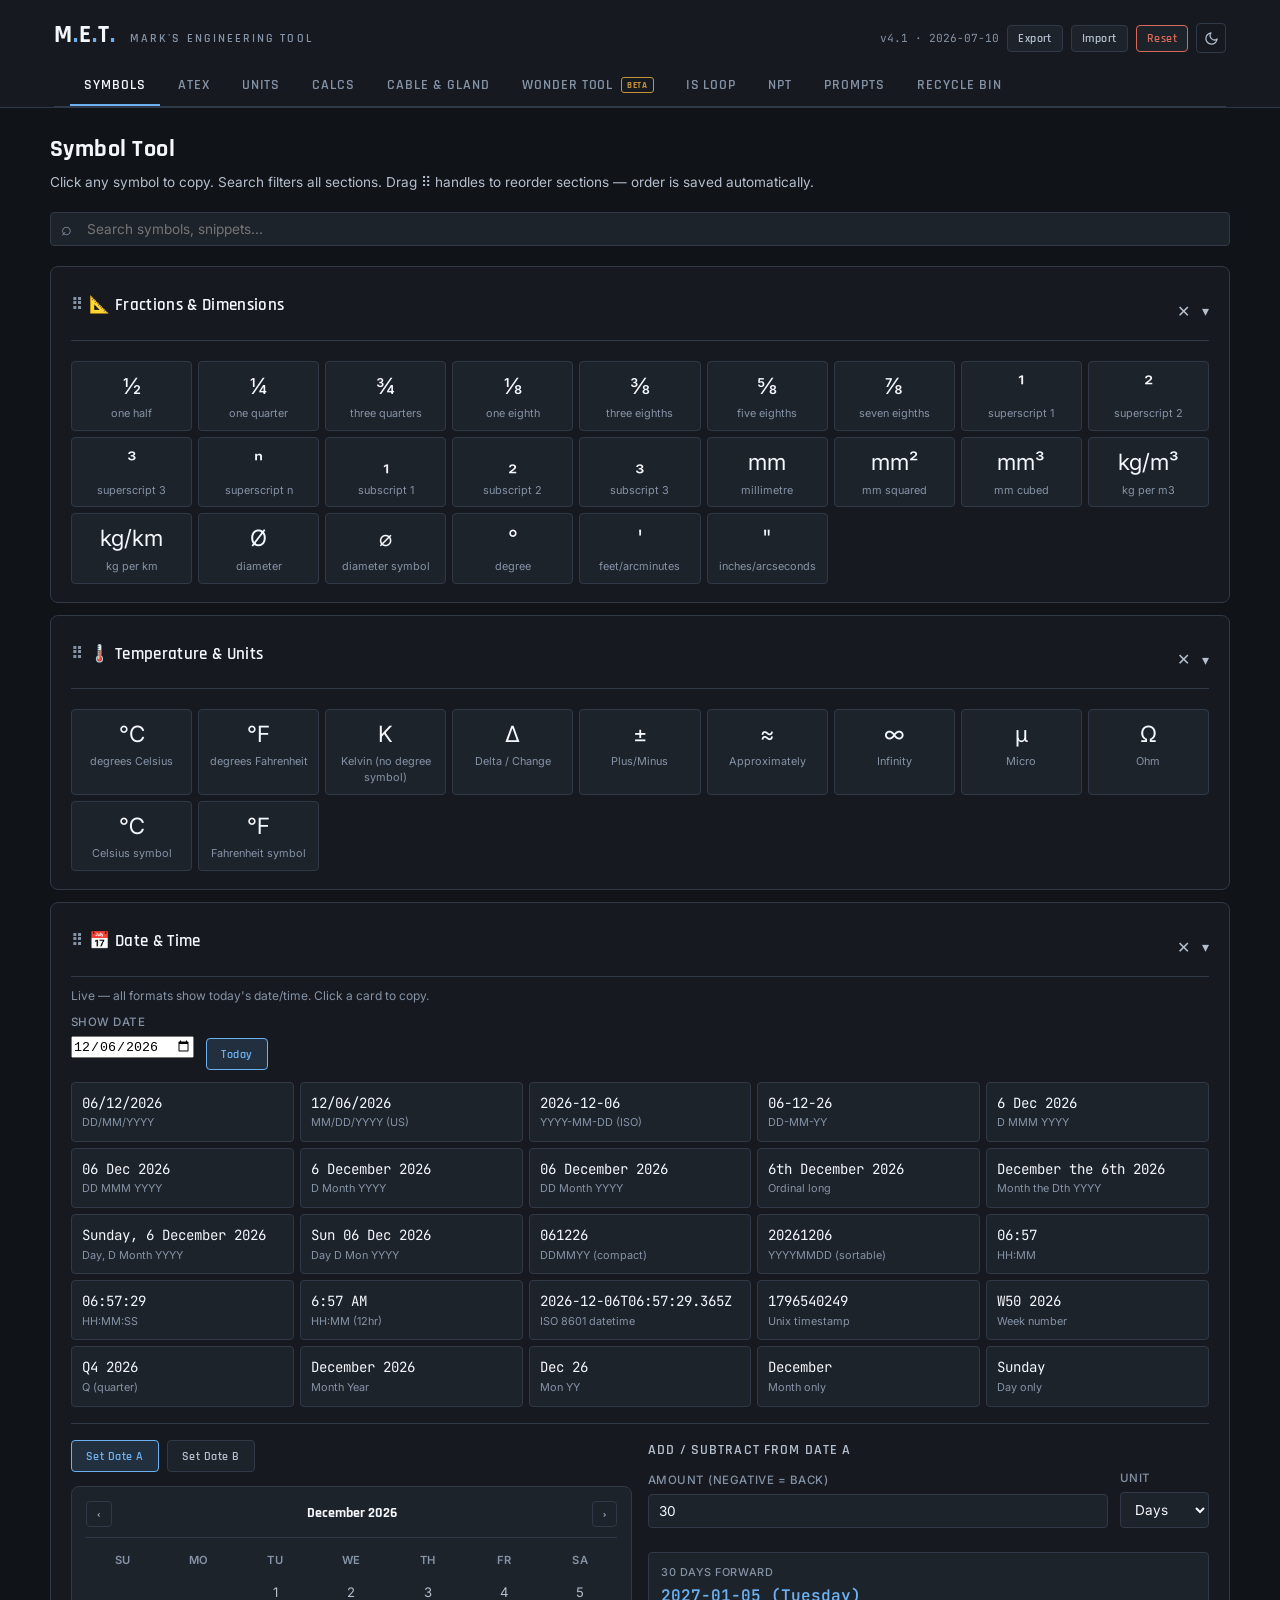
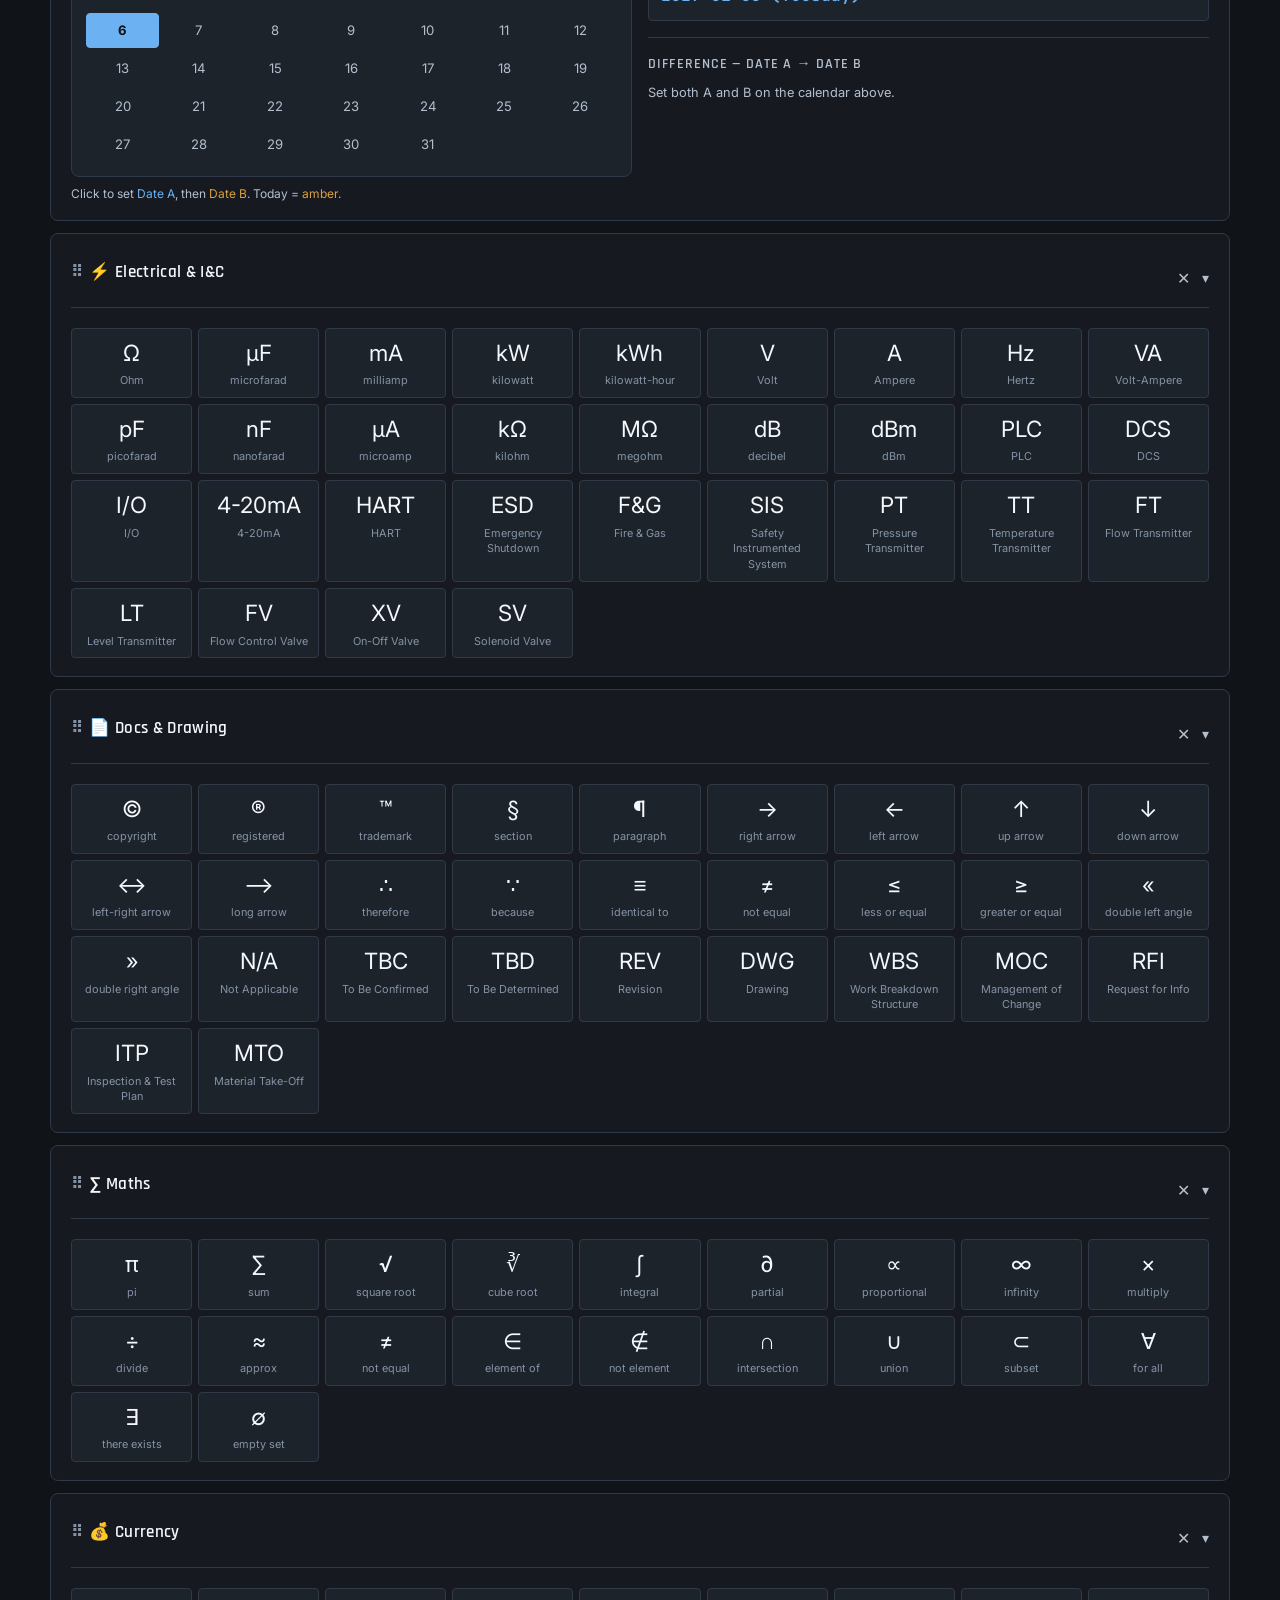
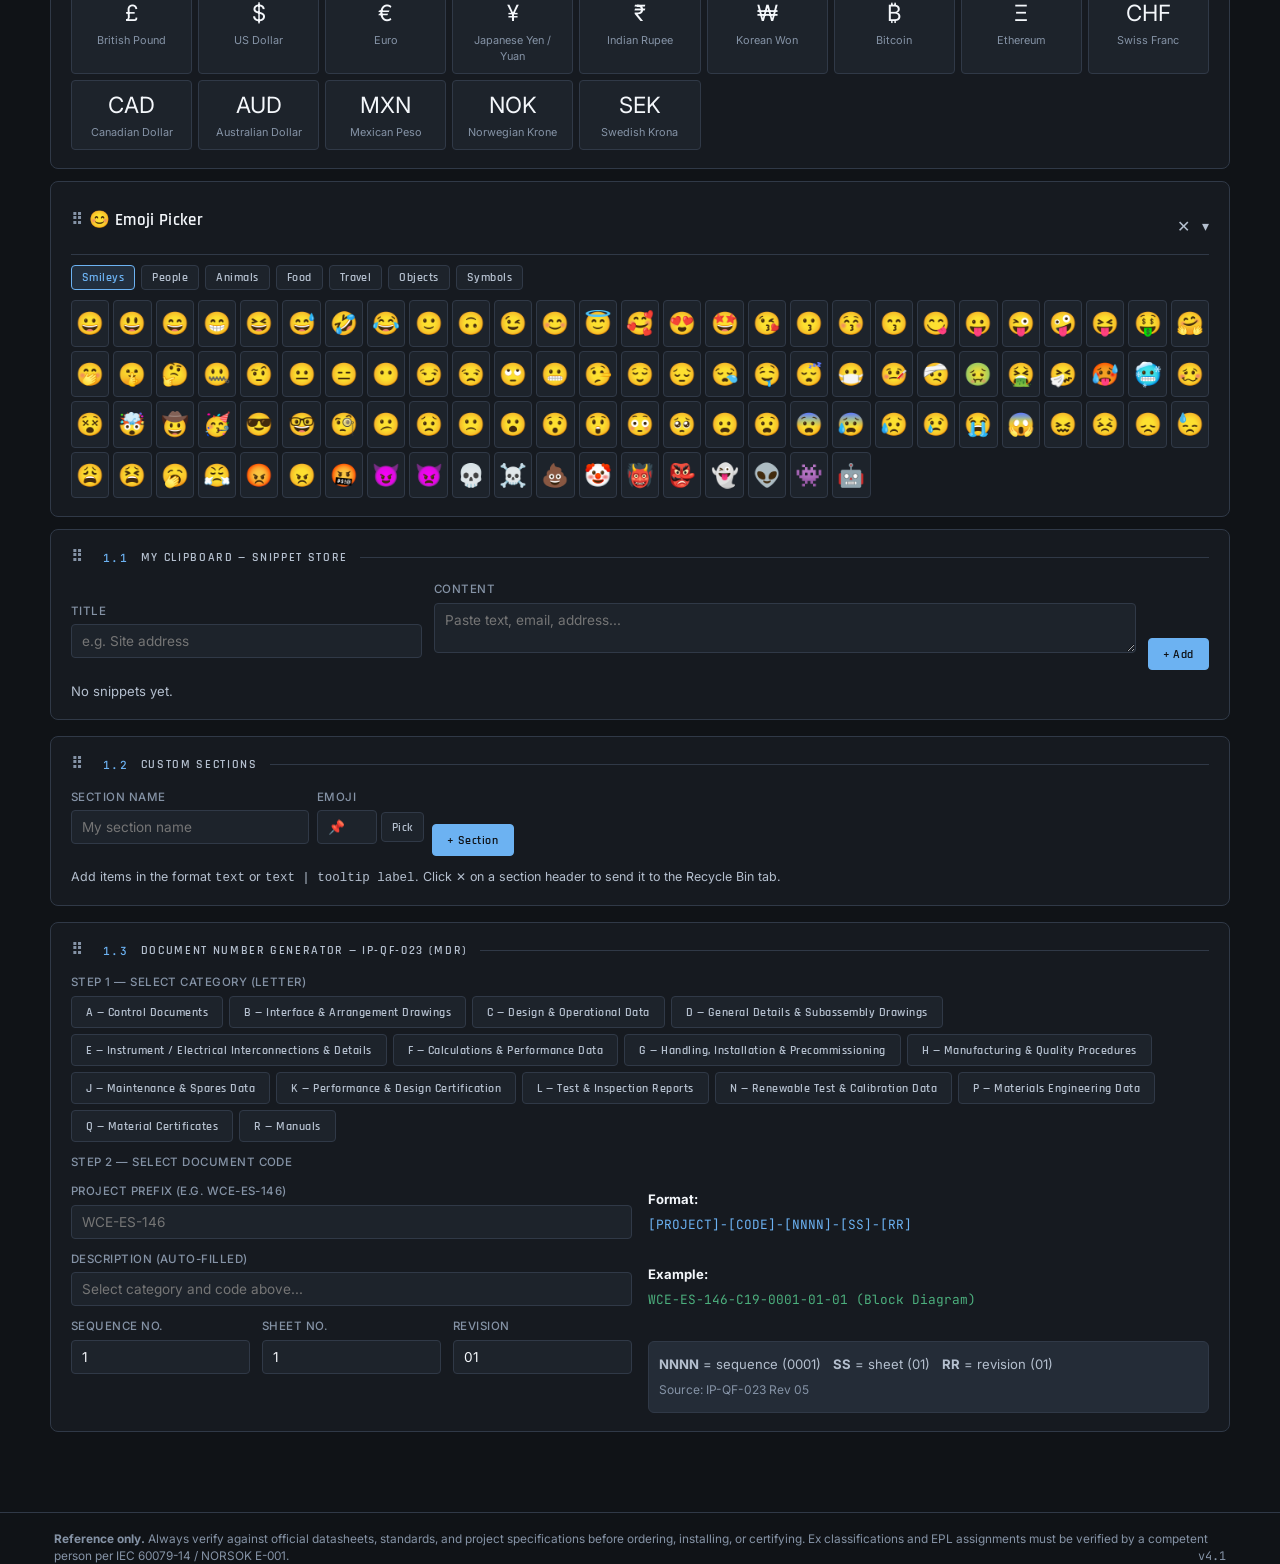
==== index.html @ 2412b625 "Gland fit direction badges, unified Wonder Tool gland output, sheet 00, Date & Time overhaul - Gland" ====
<!DOCTYPE html>
<html lang="en">
<head>
<meta charset="UTF-8">
<meta name="viewport" content="width=device-width, initial-scale=1.0">
<title>M.E.T. v4.1 — Mark's Engineering Tool</title>
<link rel="stylesheet" href="css/style.css">
</head>
<body>

<!-- SVG sprite: the complete functional icon set (10) — the ONLY iconography in the app -->
<svg xmlns="http://www.w3.org/2000/svg" style="display:none">
  <symbol id="i-copy" viewBox="0 0 24 24" fill="none" stroke="currentColor" stroke-width="2" stroke-linecap="round" stroke-linejoin="round"><rect x="9" y="9" width="13" height="13" rx="2"/><path d="M5 15H4a2 2 0 0 1-2-2V4a2 2 0 0 1 2-2h9a2 2 0 0 1 2 2v1"/></symbol>
  <symbol id="i-check" viewBox="0 0 24 24" fill="none" stroke="currentColor" stroke-width="2.5" stroke-linecap="round" stroke-linejoin="round"><polyline points="20 6 9 17 4 12"/></symbol>
  <symbol id="i-warn" viewBox="0 0 24 24" fill="none" stroke="currentColor" stroke-width="2" stroke-linecap="round" stroke-linejoin="round"><path d="M10.29 3.86 1.82 18a2 2 0 0 0 1.71 3h16.94a2 2 0 0 0 1.71-3L13.71 3.86a2 2 0 0 0-3.42 0z"/><line x1="12" y1="9" x2="12" y2="13"/><line x1="12" y1="17" x2="12.01" y2="17"/></symbol>
  <symbol id="i-x" viewBox="0 0 24 24" fill="none" stroke="currentColor" stroke-width="2" stroke-linecap="round"><line x1="18" y1="6" x2="6" y2="18"/><line x1="6" y1="6" x2="18" y2="18"/></symbol>
  <symbol id="i-grip" viewBox="0 0 24 24" fill="currentColor"><circle cx="9" cy="6" r="1.5"/><circle cx="15" cy="6" r="1.5"/><circle cx="9" cy="12" r="1.5"/><circle cx="15" cy="12" r="1.5"/><circle cx="9" cy="18" r="1.5"/><circle cx="15" cy="18" r="1.5"/></symbol>
  <symbol id="i-chev" viewBox="0 0 24 24" fill="none" stroke="currentColor" stroke-width="2" stroke-linecap="round" stroke-linejoin="round"><polyline points="6 9 12 15 18 9"/></symbol>
  <symbol id="i-search" viewBox="0 0 24 24" fill="none" stroke="currentColor" stroke-width="2" stroke-linecap="round"><circle cx="11" cy="11" r="7"/><line x1="21" y1="21" x2="16.5" y2="16.5"/></symbol>
  <symbol id="i-sun" viewBox="0 0 24 24" fill="none" stroke="currentColor" stroke-width="2" stroke-linecap="round"><circle cx="12" cy="12" r="4"/><path d="M12 2v2M12 20v2M4.93 4.93l1.41 1.41M17.66 17.66l1.41 1.41M2 12h2M20 12h2M4.93 19.07l1.41-1.41M17.66 6.34l1.41-1.41"/></symbol>
  <symbol id="i-moon" viewBox="0 0 24 24" fill="none" stroke="currentColor" stroke-width="2" stroke-linecap="round" stroke-linejoin="round"><path d="M21 12.79A9 9 0 1 1 11.21 3 7 7 0 0 0 21 12.79z"/></symbol>
  <symbol id="i-plus" viewBox="0 0 24 24" fill="none" stroke="currentColor" stroke-width="2" stroke-linecap="round"><line x1="12" y1="5" x2="12" y2="19"/><line x1="5" y1="12" x2="19" y2="12"/></symbol>
</svg>

<header class="app">
  <div class="wrap">
    <div class="masthead">
      <div class="brand" onclick="showAbout()" title="About M.E.T.">M<span class="dot">.</span>E<span class="dot">.</span>T<span class="dot">.</span></div>
      <div class="wordmark">Mark's Engineering Tool</div>
      <div class="mast-right">
        <span class="ver"><span id="verBannerPill">v4.1</span> · 2026-07-10</span>
        <button class="btn" onclick="exportData()" title="Export data to JSON">Export</button>
        <button class="btn" onclick="importData()" title="Import data from JSON">Import</button>
        <button class="btn danger" onclick="resetAllState()" title="Reset all calculator inputs to defaults">Reset</button>
        <button id="themeToggle" class="iconbtn" onclick="toggleTheme()" title="Toggle dark/light mode" aria-label="Toggle light/dark theme">
          <svg id="themeIcon"><use href="#i-moon"/></svg>
        </button>
      </div>
    </div>
    <nav class="tabs" id="topnav" role="tablist" aria-label="Main sections">
      <button class="nav-tab active" data-tab="symbols"  onclick="switchTab('symbols')">Symbols</button>
      <button class="nav-tab"        data-tab="atex"     onclick="switchTab('atex')">ATEX</button>
      <button class="nav-tab"        data-tab="units"    onclick="switchTab('units')">Units</button>
      <button class="nav-tab"        data-tab="calcs"    onclick="switchTab('calcs')">Calcs</button>
      <button class="nav-tab"        data-tab="cable"    onclick="switchTab('cable')">Cable & Gland</button>
      <button class="nav-tab"        data-tab="wonder"   onclick="switchTab('wonder')">Wonder Tool <span class="beta-badge">BETA</span></button>
      <button class="nav-tab"        data-tab="isloop"   onclick="switchTab('isloop')">IS Loop</button>
      <button class="nav-tab"        data-tab="npt"      onclick="switchTab('npt')">NPT</button>
      <button class="nav-tab"        data-tab="prompts"  onclick="switchTab('prompts')">Prompts</button>
      <button class="nav-tab"        data-tab="recycle"  onclick="switchTab('recycle')">Recycle Bin</button>
    </nav>
  </div>
</header>

<div id="toast"></div>

<!-- ════════════════════════════════════════════
     ABOUT MODAL
════════════════════════════════════════════ -->
<div id="aboutModal">
  <div class="modal-box">
    <button class="modal-close" onclick="closeAbout()">✕</button>
    <div class="met-title">M.E.T.</div>
    <div class="met-subtitle">Mark's Engineering Tool</div>
    <p class="modal-body-text">Written by <strong style="color:#e2e8f0">Mark</strong> and <strong style="color:#e2e8f0">Claude</strong>. A labour of love, many cups of tea, one very long offshore rotation, and a concerning number of late-night conversations with an AI about cable gland order codes.</p>
    <hr class="modal-divider">
    <div class="disclaimer-box">
      <div class="disc-item"><span class="disc-label-warn">⚠ Disclaimer:</span> This tool is for reference only. Always verify against official datasheets, standards, and project specifications before ordering, installing, or certifying anything.</div>
      <div class="disc-item"><span class="disc-label-atex">🔥 ATEX:</span> Ex zone classifications, protection concepts, and EPL assignments must be verified by a competent person per IEC 60079-14 / NORSOK E-001. This tool does not constitute engineering sign-off.</div>
      <div class="disc-item"><span class="disc-label-gland">🔩 Glands:</span> Gland selections are indicative. Always confirm with Hawke datasheets. NPT adapters in hazardous areas require certified adapters and may require an MOC.</div>
      <div class="disc-item" style="color:#64748b">💡 Data sources: Hawke International datasheets, Cable Solutions NEK606, IEC 60079 series, ANSI/ASME B1.20.1.</div>
    </div>
    <hr class="modal-divider">
    <div class="modal-footer"><span id="aboutVersion">v4.1</span> &nbsp;·&nbsp; Static site, runs from local files &nbsp;·&nbsp; No data leaves your browser</div>
  </div>
</div>

<!-- ════════════════════════════════════════════
     TAB 1 — SYMBOLS
════════════════════════════════════════════ -->
<div id="tab-symbols" class="tab-content active">
  <h2>Symbol Tool</h2>
  <p style="color:var(--text2);font-size:0.85rem;margin-bottom:20px">Click any symbol to copy. Search filters all sections. Drag ⠿ handles to reorder sections — order is saved automatically.</p>

  <div class="search-bar">
    <input type="text" id="symSearch" placeholder="Search symbols, snippets..." oninput="filterSymbols()">
  </div>

  <div id="sym-sections"></div>

  <!-- Snippet Store -->
  <div class="card" id="clipboardSection">
    <div class="kicker"><span class="n">1.1</span> My Clipboard — Snippet Store</div>
    <div class="flex-row" style="margin-bottom:12px">
      <div class="field" style="flex:1"><label>Title</label><input type="text" id="snipTitle" placeholder="e.g. Site address"></div>
      <div class="field" style="flex:2"><label>Content</label><textarea id="snipBody" rows="2" placeholder="Paste text, email, address..."></textarea></div>
      <button class="btn primary" onclick="addSnippet()">+ Add</button>
    </div>
    <div id="snippetList"></div>
  </div>

  <!-- Custom Sections -->
  <div class="card" id="card-sym-customsections">
    <div class="kicker"><span class="n">1.2</span> Custom Sections</div>
    <div class="flex-row" style="margin-bottom:12px;align-items:flex-end;flex-wrap:wrap;gap:8px">
      <div class="field"><label>Section Name</label><input type="text" id="customSecName" placeholder="My section name"></div>
      <div class="field" style="flex:0 0 auto">
        <label>Emoji</label>
        <div style="display:flex;gap:4px;align-items:center">
          <input type="text" id="customSecEmoji" placeholder="📌" style="width:60px">
          <button class="btn" style="padding:6px 10px;font-size:0.78rem" onclick="openEmojiModal('new')" title="Pick emoji">Pick</button>
        </div>
      </div>
      <button class="btn primary" onclick="addCustomSection()">+ Section</button>
    </div>
    <p style="font-size:0.78rem;color:var(--text2)">Add items in the format <code>text</code> or <code>text | tooltip label</code>. Click ✕ on a section header to send it to the Recycle Bin tab.</p>
  </div>

  <!-- Document Number Generator -->
  <div class="card" id="card-sym-docnumber">
    <div class="kicker"><span class="n">1.3</span> Document Number Generator — IP-QF-023 (MDR)</div>

    <div class="field">
      <label>Step 1 — Select category (letter)</label>
      <div class="flex-wrap" id="docCatButtons" style="gap:6px;margin-top:4px"></div>
    </div>

    <div class="field" style="margin-top:8px">
      <label>Step 2 — Select document code</label>
      <select id="docCodeSelect" onchange="onDocCodeSelect()" style="display:none;margin-top:4px">
        <option value="">— select code —</option>
      </select>
    </div>

    <div class="grid2" style="margin-top:12px">
      <div>
        <div class="field">
          <label>Project Prefix (e.g. WCE-ES-146)</label>
          <input type="text" id="docProject" placeholder="WCE-ES-146" oninput="genDocNumber()">
        </div>
        <div class="field">
          <label>Description (auto-filled)</label>
          <input type="text" id="docDesc" placeholder="Select category and code above..." oninput="genDocNumber()">
        </div>
        <div class="flex-row">
          <div class="field" style="flex:1">
            <label>Sequence No.</label>
            <input type="number" id="docSeq" value="1" min="1" max="9999" oninput="genDocNumber()">
          </div>
          <div class="field" style="flex:1">
            <label>Sheet No.</label>
            <input type="number" id="docSheet" value="1" min="0" max="99" oninput="genDocNumber()">
          </div>
          <div class="field" style="flex:1">
            <label>Revision</label>
            <input type="text" id="docRev" value="01" placeholder="01" oninput="genDocNumber()">
          </div>
        </div>
        <div id="docNumOutput" style="margin-top:4px"></div>
      </div>
      <div style="font-size:0.82rem;color:var(--text2);line-height:1.9;padding-top:4px">
        <strong style="color:var(--text)">Format:</strong><br>
        <code style="font-family:var(--mono);font-size:0.8rem;color:var(--accent)">[PROJECT]-[CODE]-[NNNN]-[SS]-[RR]</code><br><br>
        <strong style="color:var(--text)">Example:</strong><br>
        <code style="font-family:var(--mono);font-size:0.8rem;color:var(--accent3)">WCE-ES-146-C19-0001-01-01 (Block Diagram)</code><br><br>
        <div style="background:var(--surface3);border:1px solid var(--border);border-radius:6px;padding:10px;margin-top:4px">
          <strong style="color:var(--text2)">NNNN</strong> = sequence (0001) &nbsp;
          <strong style="color:var(--text2)">SS</strong> = sheet (01) &nbsp;
          <strong style="color:var(--text2)">RR</strong> = revision (01)<br>
          <span style="font-size:0.75rem;color:var(--text3)">Source: IP-QF-023 Rev 05</span>
        </div>
      </div>
    </div>
  </div>
</div>

<!-- ════════════════════════════════════════════
     TAB 2 — ATEX
════════════════════════════════════════════ -->
<div id="tab-atex" class="tab-content">
  <h2>ATEX / IEC 60079 Tool</h2>

  <div class="grid2">
    <!-- DECODER -->
    <div class="card" id="card-atex-decoder">
      <div class="kicker"><span class="n">2.1</span> Decoder — Paste ATEX Marking</div>
      <div class="flex-row">
        <input type="text" id="atexInput" placeholder="e.g. II 2 G Ex d e IIC T4 Gb" style="flex:1" onkeydown="if(event.key==='Enter')decodeATEX()">
        <button class="btn primary" onclick="decodeATEX()">Decode</button>
      </div>
      <!-- Quick-load buttons — full marking strings -->
      <div class="flex-wrap" style="margin-top:10px;gap:6px">
        <button class="btn" onclick="document.getElementById('atexInput').value='II 2 G Ex d IIC T4 Gb';decodeATEX()">II 2 G Ex d IIC T4 Gb</button>
        <button class="btn" onclick="document.getElementById('atexInput').value='II 2 G Ex e IIC T5 Gb';decodeATEX()">II 2 G Ex e IIC T5 Gb</button>
        <button class="btn" onclick="document.getElementById('atexInput').value='II 2 GD Ex de IIC T4 Gb';decodeATEX()">II 2 GD Ex de IIC T4 Gb</button>
        <button class="btn" onclick="document.getElementById('atexInput').value='II 1 G Ex ia IIC T6 Ga';decodeATEX()">II 1 G Ex ia IIC T6 Ga</button>
        <button class="btn" onclick="document.getElementById('atexInput').value='II 2 G Ex ib IIB T4 Gb';decodeATEX()">II 2 G Ex ib IIB T4 Gb</button>
        <button class="btn" onclick="document.getElementById('atexInput').value='II 3 G Ex nA IIC T3 Gc';decodeATEX()">II 3 G Ex nA IIC T3 Gc</button>
        <button class="btn" onclick="document.getElementById('atexInput').value='II 2 G Ex e mb IIC T4 Gb';decodeATEX()">II 2 G Ex e mb IIC T4 Gb</button>
        <button class="btn" onclick="document.getElementById('atexInput').value='II 2 G Ex d e mb IIC T4 Gb';decodeATEX()">II 2 G Ex d e mb IIC T4 Gb</button>
        <button class="btn" onclick="document.getElementById('atexInput').value='II 2 GD Ex d e mb t IIC T4 Gb';decodeATEX()">II 2 GD Ex d e mb t IIC T4 Gb</button>
        <button class="btn" onclick="document.getElementById('atexInput').value='II 2 G Ex px IIC T4 Gb';decodeATEX()">II 2 G Ex px IIC T4 Gb</button>
        <button class="btn" onclick="document.getElementById('atexInput').value='II 2 G Ex h IIC T4 Gb';decodeATEX()">II 2 G Ex h IIC T4 Gb</button>
        <button class="btn" onclick="document.getElementById('atexInput').value='II 2 D Ex t IIIC T135 Db';decodeATEX()">II 2 D Ex t IIIC T135 Db</button>
      </div>
      <div id="atexDecodeResult" style="margin-top:16px"></div>
    </div>

    <!-- ENCODER -->
    <div class="card" id="card-atex-encoder">
      <div class="kicker"><span class="n">2.2</span> Encoder — Build ATEX Marking</div>
      <div class="field"><label>Equipment Group</label><div class="flex-wrap" id="enc-group"></div></div>
      <div class="field"><label>Category</label><div class="flex-wrap" id="enc-cat"></div></div>
      <div class="field"><label>Environment (multi-select)</label><div class="flex-wrap" id="enc-env"></div></div>
      <div class="field"><label>Protection Concept(s) — up to 4</label><div class="flex-wrap" id="enc-prot"></div></div>
      <div class="field"><label>Gas / Dust Group</label><div class="flex-wrap" id="enc-gasgrp"></div></div>
      <div class="field"><label>Temperature Class</label><div class="flex-wrap" id="enc-temp"></div></div>
      <div class="field"><label>Equipment Protection Level (EPL)</label><div class="flex-wrap" id="enc-epl"></div></div>
      <div id="encodeResult" style="margin-top:12px"></div>
      <div id="encodeWarnings" style="margin-top:6px"></div>
      <button class="btn primary" style="margin-top:12px;width:100%" onclick="buildATEX()">Build Marking</button>
    </div>
  </div>

  <!-- Wallcharts -->
  <div class="card" id="card-atex-wallchart">
    <div class="kicker"><span class="n">2.3</span> Reference Wallchart</div>
    <div class="flex-wrap" style="gap:10px">
      <button class="btn primary" onclick="window.open('pdfs/exveritas_wallchart.pdf','_blank')">Ex Veritas Wallchart</button>
    </div>
  </div>

  <!-- IP Rating Lookup -->
  <div class="card" id="card-atex-ip">
    <div class="kicker"><span class="n">2.4</span> IP Rating Lookup — IEC 60529</div>
    <div class="flex-wrap" style="margin-bottom:14px">
      <button class="btn" onclick="setIPAtex(6,6)">IP66</button>
      <button class="btn" onclick="setIPAtex(6,7)">IP67</button>
      <button class="btn" onclick="setIPAtex(6,8)">IP68</button>
      <button class="btn" onclick="setIPAtex(6,9)">IP69</button>
      <button class="btn" onclick="setIPAtex(5,4)">IP54</button>
      <button class="btn" onclick="setIPAtex(5,5)">IP55</button>
      <button class="btn" onclick="setIPAtex(4,4)">IP44</button>
      <button class="btn" onclick="setIPAtex(2,0)">IP20</button>
    </div>
    <div class="flex-row">
      <div class="field"><label>First Digit (0–6)</label>
        <select id="atex_ip1" onchange="calcIPAtex()">
          <option>0</option><option>1</option><option>2</option><option>3</option>
          <option>4</option><option value="5" selected>5</option><option>6</option>
        </select>
      </div>
      <div class="field"><label>Second Digit (0–9)</label>
        <select id="atex_ip2" onchange="calcIPAtex()">
          <option>0</option><option>1</option><option>2</option><option>3</option>
          <option value="4" selected>4</option><option>5</option><option>6</option>
          <option>7</option><option>8</option><option>9</option>
        </select>
      </div>
    </div>
    <div id="atexIPResult" style="margin-top:12px"></div>
    <div style="margin-top:8px;font-size:0.78rem;color:var(--text2)">📐 IEC 60529 | ATEX Zone 1/2 typically requires IP54 minimum</div>
  </div>

  <!-- Zone/EPL Matrix -->
  <div class="card" id="card-atex-zonematrix">
    <div class="kicker"><span class="n">2.5</span> Zone / EPL / Category Compatibility Matrix</div>
    <div id="zoneMatrix"></div>
  </div>
</div>

<!-- ════════════════════════════════════════════
     TAB 3 — UNITS<!-- ════════════════════════════════════════════
     TAB 3 — UNITS
════════════════════════════════════════════ -->
<div id="tab-units" class="tab-content">
  <h2>Unit Converter</h2>

  <div class="card" id="card-units-converter">
    <!-- Category buttons -->
    <div class="field" style="margin-bottom:4px"><label>Category</label></div>
    <div class="flex-wrap" id="unitCatBtns" style="margin-bottom:14px;gap:6px"></div>

    <!-- From/To button rows (populated by JS) -->
    <div class="grid2" style="gap:16px;margin-bottom:12px">
      <div>
        <div class="field" style="margin-bottom:4px"><label>From</label></div>
        <div class="flex-wrap" id="unitFromBtns" style="gap:5px"></div>
      </div>
      <div>
        <div class="field" style="margin-bottom:4px"><label>To</label></div>
        <div class="flex-wrap" id="unitToBtns" style="gap:5px"></div>
      </div>
    </div>

    <div class="flex-row" style="align-items:flex-end;gap:8px;margin-bottom:12px">
      <div class="field" style="flex:1"><label>Value</label><input type="number" id="unitVal" value="1" oninput="doConvert()"></div>
      <button class="btn" onclick="swapUnits()" title="Swap From ↔ To" style="padding:8px 14px;font-size:1.1rem;margin-bottom:6px">⇄</button>
    </div>
    <div id="unitResult" class="result-box" style="font-size:1.1rem">—</div>
    <div id="unitAllResults" style="margin-top:16px"></div>
  </div>

  <!-- SI Prefix Converter -->
  <div class="card" id="card-units-siprefix">
    <div class="kicker"><span class="n">3.1</span> SI Prefix Converter</div>
    <div class="flex-row" style="align-items:flex-end;gap:12px">
      <div class="field" style="flex:1"><label>Value</label><input type="number" id="si_val" value="1" oninput="calcSI()"></div>
    </div>
    <!-- Prefix selector buttons (pico to tera) -->
    <div class="flex-wrap" id="siPrefixBtns" style="margin-top:10px;gap:6px"></div>
    <div id="siResult" style="margin-top:12px"></div>
  </div>
</div>

<!-- ════════════════════════════════════════════
     TAB 4 — CALCULATORS<!-- ════════════════════════════════════════════
     TAB 4 — CALCULATORS
════════════════════════════════════════════ -->
<div id="tab-calcs" class="tab-content">
  <h2>Engineering Calculators</h2>
  <!-- Category nav -->
  <div id="calcCatNav" class="flex-wrap" style="margin-bottom:16px"></div>
  <!-- Two-column layout -->
  <div style="display:grid;grid-template-columns:220px 1fr;gap:16px;align-items:start">
    <div id="calcList" class="calc-list-sidebar"></div>
    <div class="card" id="card-calcs-panel">
      <p id="calcDesc" class="calc-desc-text"></p>
      <hr style="border:none;border-top:1px solid var(--border);margin:12px 0">
      <div id="calcPanel"></div>
    </div>
  </div>
</div>

<!-- ════════════════════════════════════════════
     TAB 5 — CABLE & GLAND
════════════════════════════════════════════ -->
<div id="tab-cable" class="tab-content">
  <h2>Cable & Gland Reference</h2>

  <!-- Cable Selector -->
  <div class="card" id="card-cable-selector">
    <div class="kicker"><span class="n">5.1</span> Cable Selector — NEK 606 (Cable Solutions)</div>
    <div class="flex-row" style="margin-bottom:16px">
      <div class="field">
        <label>Fire Rating</label>
        <select id="c_rating" onchange="updateCableApp()">
          <option value="RFOU">RFOU (Flame Retardant)</option>
          <option value="BFOU">BFOU (Fire Resistant)</option>
        </select>
      </div>
      <div class="field">
        <label>Application</label>
        <select id="c_app" onchange="updateCableCores()">
          <option value="Power">Power & Control (P)</option>
          <option value="InstrI">Instrument Individually Screened (I)</option>
          <option value="InstrC">Instrument Collectively Screened (C)</option>
          <option value="Earth">Earth (UX P15 — standalone product)</option>
        </select>
      </div>
      <div class="field">
        <label>Cores / Pairs / Triples</label>
        <select id="c_cores" onchange="updateCableCSA()"></select>
      </div>
      <div class="field">
        <label>CSA (mm²)</label>
        <select id="c_csa" onchange="showCableResult()"></select>
      </div>
    </div>
    <div id="cableResult"></div>
    <div class="source">Source: Draka <span class="mono">NEK TS 606</span> / Cable Solutions datasheets. Values are book data — verify against the delivered cable's documentation.</div>

    <!-- Temp correction -->
    <div id="tempCorrSection" style="display:none;margin-top:16px">
      <div class="kicker" style="margin-top:0"><span class="n">5.2</span> Ambient Temperature Correction (Power Cables)</div>
      <div class="field">
        <label>Ambient Temperature</label>
        <select id="ambTemp" onchange="applyTempCorr()">
          <option value="1.10">35°C (×1.10)</option>
          <option value="1.05">40°C (×1.05)</option>
          <option value="1.00" selected>45°C (×1.00) — base</option>
          <option value="0.94">50°C (×0.94)</option>
          <option value="0.88">55°C (×0.88)</option>
          <option value="0.82">60°C (×0.82)</option>
          <option value="0.74">65°C (×0.74)</option>
          <option value="0.67">70°C (×0.67)</option>
          <option value="0.58">75°C (×0.58)</option>
          <option value="0.47">80°C (×0.47)</option>
        </select>
      </div>
      <div id="tempCorrResult"></div>
    </div>
  </div>

  <!-- Gland Recommender -->
  <div class="card" id="card-cable-glandrec">
    <div class="kicker"><span class="n">5.3</span> Gland Recommender — Hawke ATEX/IECEx</div>
    <div class="gland-tabs">
      <button class="btn active" id="gland-metric-btn" onclick="switchGlandTab('metric')">Metric Entry</button>
      <button class="btn" id="gland-npt-btn" onclick="switchGlandTab('npt')">NPT Entry</button>
    </div>
    <div id="glandResults"></div>
  </div>

  <!-- AWG/CSA table -->
  <div class="card" id="card-cable-awgtable">
    <div class="kicker"><span class="n">5.4</span> AWG ↔ CSA Conversion Table</div>
    <div id="awgCsaTable"></div>
    <div class="source">AWG → mm² is approximate. IEC/BS cables are rated by nominal CSA; the nearest IEC size may differ slightly from exact AWG area.</div>
  </div>

  <!-- Stubs -->
  <div class="grid2">
    <div class="card" style="opacity:0.5;pointer-events:none">
      <div class="kicker"><span class="n">5.5</span> Cable Tray Fill Calculator <span class="badge mut">COMING SOON</span></div>
      <p style="font-size:0.82rem;color:var(--text2)">IEC 61537 / NEC fill calculations with SVG bundle sketch.</p>
    </div>
    <div class="card" style="opacity:0.5;pointer-events:none">
      <div class="kicker"><span class="n">5.6</span> Cable Weight / Pulling Tension <span class="badge mut">COMING SOON</span></div>
      <p style="font-size:0.82rem;color:var(--text2)">Multi-cable weight, pulling tension, jam ratio calculations.</p>
    </div>
  </div>

  <!-- ── Cable Description Generator ── -->
  <div class="card" id="card-cable-cabledesc">
    <div class="kicker"><span class="n">5.7</span> Cable Description Generator</div>
    <div class="flex-row" style="flex-wrap:wrap;gap:8px;margin-bottom:12px;align-items:flex-end">

      <!-- Count -->
      <div class="field" style="flex:0 0 auto" id="cgen_elements_box">
        <label id="cgen_unit_label">Count</label>
        <select id="cgen_elements" onchange="genCableDesc()"></select>
      </div>

      <!-- Per element (pairs/triples) -->
      <div class="field" style="flex:0 0 auto" id="cgen_perelement_box">
        <label>Element Type</label>
        <select id="cgen_perelement" onchange="genCableDesc()"></select>
      </div>

      <!-- CSA -->
      <div class="field" style="flex:0 0 auto">
        <label>CSA</label>
        <select id="cgen_csa" onchange="genCableDesc()">
          <option value="0.5">0.5 mm²</option>
          <option value="0.75">0.75 mm²</option>
          <option value="1.0">1.0 mm²</option>
          <option value="1.5" selected>1.5 mm²</option>
          <option value="2.5">2.5 mm²</option>
          <option value="4">4 mm²</option>
          <option value="6">6 mm²</option>
          <option value="10">10 mm²</option>
          <option value="16">16 mm²</option>
          <option value="25">25 mm²</option>
          <option value="35">35 mm²</option>
          <option value="50">50 mm²</option>
          <option value="70">70 mm²</option>
          <option value="95">95 mm²</option>
          <option value="120">120 mm²</option>
          <option value="150">150 mm²</option>
          <option value="185">185 mm²</option>
          <option value="240">240 mm²</option>
          <option value="300">300 mm²</option>
        </select>
      </div>

      <!-- Type -->
      <div class="field" style="flex:0 0 auto">
        <label>Type</label>
        <select id="cgen_type" onchange="updateCgenUI()">
          <option value="RFOU">RFOU</option>
          <option value="BFOU">BFOU</option>
          <option value="RFOU(i)">RFOU(i) — Ind. screen</option>
          <option value="BFOU(i)">BFOU(i) — Ind. screen</option>
          <option value="RFOU(c)">RFOU(c) — Coll. screen</option>
          <option value="BFOU(c)">BFOU(c) — Coll. screen</option>
          <option value="UX Earth">UX Earth</option>
        </select>
      </div>

      <!-- Colour — screened only -->
      <div class="field" style="flex:0 0 auto" id="cgen_colour_box">
        <label>Colour</label>
        <select id="cgen_colour" onchange="genCableDesc()">
          <option value="">— none —</option>
          <option value="GREY">GREY</option>
          <option value="BLUE">BLUE</option>
        </select>
      </div>

      <!-- Extra -->
      <div class="field" style="flex:1;min-width:120px">
        <label>Extra (opt.)</label>
        <input type="text" id="cgen_extra" placeholder="e.g. SWA" oninput="genCableDesc()">
      </div>
    </div>
    <div id="cgenOutput"></div>
  </div>

  <!-- ── Gland Part Number Generator ── -->
  <div class="card" id="card-cable-glandpart">
    <div class="kicker"><span class="n">5.8</span> Gland Part Number Generator</div>
    <div class="flex-row" style="flex-wrap:wrap;gap:8px;margin-bottom:12px;align-items:flex-end">
      <div class="field" style="flex:0 0 auto">
        <label>Gland Type</label>
        <select id="ggen_type" onchange="updateGgenSizes()">
          <option value="453">501/453/UNIV (Armoured)</option>
          <option value="653">ICG/653/UNIV (Barrier)</option>
          <option value="421">501/421/UNIV (Non-arm.)</option>
        </select>
      </div>
      <div class="field" style="flex:0 0 auto">
        <label>Size</label>
        <select id="ggen_size" onchange="updateGgenEntries()"></select>
      </div>
      <div class="field" style="flex:0 0 auto">
        <label>Entry Type</label>
        <select id="ggen_entrytype" onchange="updateGgenEntries()">
          <option value="metric">Metric</option>
          <option value="npt">NPT</option>
        </select>
      </div>
      <div class="field" style="flex:0 0 auto">
        <label>Entry Size</label>
        <select id="ggen_entry" onchange="genGlandCode()"></select>
      </div>
    </div>
    <div style="margin-bottom:12px">
      <label style="font-size:0.8rem;color:var(--text2);display:block;margin-bottom:6px">Suffix options (select any that apply):</label>
      <div style="display:flex;flex-wrap:wrap;gap:10px">
        <label style="display:flex;align-items:center;gap:5px;font-size:0.85rem;cursor:pointer"><input type="checkbox" class="ggen-suffix-check" value="S" onchange="genGlandCode()"> /S — Alt seal</label>
        <label style="display:flex;align-items:center;gap:5px;font-size:0.85rem;cursor:pointer"><input type="checkbox" class="ggen-suffix-check" value="Q" onchange="genGlandCode()"> /Q — QSP resin</label>
        <label style="display:flex;align-items:center;gap:5px;font-size:0.85rem;cursor:pointer"><input type="checkbox" class="ggen-suffix-check" value="NI" onchange="genGlandCode()"> /NI — Nickel plated</label>
        <label style="display:flex;align-items:center;gap:5px;font-size:0.85rem;cursor:pointer"><input type="checkbox" class="ggen-suffix-check" value="SS" onchange="genGlandCode()"> /SS — Stainless steel</label>
        <label style="display:flex;align-items:center;gap:5px;font-size:0.85rem;cursor:pointer"><input type="checkbox" class="ggen-suffix-check" value="BN" onchange="genGlandCode()"> /BN — Brass nickel</label>
      </div>
    </div>
    <div id="ggenOutput"></div>
  </div>
</div>

<!-- ════════════════════════════════════════════
     TAB 5b — WONDER TOOL
════════════════════════════════════════════ -->
<div id="tab-wonder" class="tab-content">
  <h2>Wonder Tool <span class="beta-badge" style="font-size:0.7rem;vertical-align:middle">BETA</span></h2>
  <p style="color:var(--text2);font-size:0.85rem;margin-bottom:20px">Enter a motor and supply details — get the correct cable and gland in one step. Based on IEC 60092-352 / NEK 606 / Hawke International.</p>

  <!-- Project Details -->
  <div class="card wt-proj-card" id="card-wonder-project">
    <div style="display:flex;align-items:center;justify-content:space-between;margin-bottom:14px;flex-wrap:wrap;gap:8px">
      <div class="kicker" style="margin:0"><span class="n">6.1</span> Project Details <span style="font-size:0.72rem;font-weight:400;color:var(--text3)">— all fields saved automatically</span></div>
      <button class="btn primary" onclick="wtGeneratePDF()" id="wt_pdf_btn" style="font-size:0.82rem" disabled>Generate PDF</button>
    </div>
    <div class="grid2">
      <div class="field">
        <label>Project Name</label>
        <input type="text" id="wt_proj_name" placeholder="e.g. FPSO Topside Modifications" oninput="wtSaveField('name')">
      </div>
      <div class="field">
        <label>Project Number</label>
        <input type="text" id="wt_proj_num" placeholder="e.g. WCE-ES-146" oninput="wtSaveField('num')">
      </div>
      <div class="field">
        <label>Prepared By</label>
        <input type="text" id="wt_proj_by" placeholder="Name" oninput="wtSaveField('by')">
      </div>
      <div class="field">
        <label>Date</label>
        <input type="date" id="wt_proj_date" oninput="wtSaveField('date')">
      </div>
      <div class="field">
        <label>Cable Tag / Reference</label>
        <input type="text" id="wt_proj_tag" placeholder="e.g. C-ES-146-001" oninput="wtSaveField('tag')">
      </div>
      <div class="field">
        <label>Circuit Description</label>
        <input type="text" id="wt_proj_circuit" placeholder="e.g. MCC-A to P-101A" oninput="wtSaveField('circuit')">
      </div>
      <div class="field">
        <label>Revision</label>
        <input type="text" id="wt_proj_rev" placeholder="01" oninput="wtSaveField('rev')">
      </div>
    </div>
  </div>

  <div class="card" id="card-wonder-motor">
    <div class="kicker"><span class="n">6.2</span> Motor & Supply</div>

    <div class="field" style="margin-bottom:14px">
      <label>Supply Frequency / Standard</label>
      <div style="display:flex;gap:8px;flex-wrap:wrap;margin-top:4px">
        <button id="wt_btn_50"   class="btn active" onclick="wtSetHz(50)">50 Hz (IEC)</button>
        <button id="wt_btn_60"   class="btn"        onclick="wtSetHz(60)">60 Hz (NEMA)</button>
        <button id="wt_btn_5060" class="btn"        onclick="wtSetHz('5060')">50 Hz motor on 60 Hz supply</button>
      </div>
    </div>

    <div class="grid2">
      <div class="field">
        <label>Motor Power</label>
        <div id="wt_power_wrap"></div>
        <div id="wt_uprate_note" style="display:none;margin-top:6px;font-size:0.8rem;color:var(--accent);font-family:var(--mono)"></div>
      </div>
      <div class="field">
        <label>Supply Voltage (Line-to-Line)</label>
        <div id="wt_volt_wrap"></div>
        <div id="wt_volt_hint" style="display:none;margin-top:6px;font-size:0.78rem;color:var(--text2)"></div>
      </div>
      <div class="field">
        <label>Efficiency Class</label>
        <select id="wt_ie" onchange="wtIEChange()">
          <option value="IE2">IE2</option>
          <option value="IE3" selected>IE3</option>
          <option value="IE4">IE4</option>
        </select>
      </div>
      <div class="field">
        <label>Power Factor (PF) <span style="font-size:0.75rem;color:var(--text3);font-weight:400">auto-filled, override if known</span></label>
        <input type="number" id="wt_pf" step="0.01" min="0.5" max="1" oninput="this.dataset.manual='1';wtCalc()">
      </div>
      <div class="field">
        <label>Efficiency (η) <span style="font-size:0.75rem;color:var(--text3);font-weight:400">auto-filled, override if known</span></label>
        <input type="number" id="wt_eff" step="0.01" min="0.5" max="1" oninput="this.dataset.manual='1';wtCalc()">
      </div>
      <div class="field" id="wt_corr_row" style="display:none">
        <label>60 Hz power uprate factor <span style="color:var(--text2);font-weight:400">(applied to nameplate kW, not directly to FLA)</span></label>
        <input type="number" id="wt_corr_factor" value="1.2" step="0.01" min="1" max="1.3" oninput="wtCalc()">
        <div style="font-size:0.75rem;color:var(--text3);margin-top:4px">Running a 50 Hz motor at 60 Hz — with supply voltage raised proportionally — typically increases shaft power capability by ~20% while FLA stays close to the 50 Hz nameplate value. If voltage is not raised, set this to 1.0. Default 1.2×.</div>
      </div>
      <div class="field">
        <label>Ambient Temperature <span style="color:var(--text2);font-weight:400;font-size:0.8rem">IEC 60092-352</span></label>
        <div id="wt_temp_wrap"></div>
        <div style="font-size:0.75rem;color:var(--text3);margin-top:4px">Ct = √((90−T) / 45) — base 45°C, 90°C conductor max</div>
      </div>
      <div class="field">
        <label>FLA Override <span style="font-size:0.75rem;color:var(--text3);font-weight:400">enter nameplate amps to skip calculation</span></label>
        <input type="number" id="wt_fla_override" placeholder="e.g. 142" step="0.1" min="0" oninput="wtCalc()">
      </div>
      <div class="field" style="grid-column:1/-1">
        <div id="wt_fla_display" class="wt-fla-box"></div>
        <div style="font-size:0.75rem;color:var(--text3);margin-top:6px">⚑ Always use the FLA from the motor rating plate where possible — calculated values are based on typical efficiency class data and may differ from nameplate.</div>
      </div>
    </div>
  </div>

  <div class="card" id="card-wonder-cable">
    <div class="kicker"><span class="n">6.3</span> Cable Selection</div>
    <div class="grid2">
      <div class="field">
        <label>Cable Type</label>
        <select id="wt_cabletype" onchange="wtCalc()">
          <option value="RFOU" selected>RFOU — Standard Offshore Power</option>
          <option value="BFOU">BFOU — Fire Resistant</option>
        </select>
      </div>
      <div class="field">
        <label>Cable Cores</label>
        <select id="wt_cores" onchange="wtCalc()">
          <option value="4" selected>4 core</option>
          <option value="3">3 core</option>
        </select>
      </div>
      <div class="field" style="grid-column:1/-1">
        <label>Cable Grouping
          <span style="color:var(--text2);font-weight:400;font-size:0.8rem">IEC 60092-352 Table B.4</span>
          <a href="pdfs/IEC 60092-352 Table B4.pdf" target="_blank" style="font-size:0.75rem;margin-left:8px;color:var(--accent)">View standard extract</a>
        </label>
        <div style="display:flex;gap:8px;margin-top:6px">
          <button id="wt_grp_1"   class="btn active" onclick="wtSetGroup(1.00)">1.00 — up to 6 cables</button>
          <button id="wt_grp_085" class="btn"        onclick="wtSetGroup(0.85)">0.85 — 7 or more cables</button>
        </div>
        <div style="font-size:0.75rem;color:var(--text3);margin-top:6px">
          Cable ratings are taken from IEC 60092-352 Table B.4.
          <button onclick="this.nextElementSibling.style.display=this.nextElementSibling.style.display==='none'?'block':'none';this.textContent=this.textContent.includes('▶')?'▼ Hide standard text':'▶ Show standard text'" style="background:none;border:none;color:var(--accent);cursor:pointer;font-size:0.75rem;padding:0;margin-left:4px">▶ Show standard text</button>
          <span style="display:none;margin-top:6px;padding:10px 12px;background:var(--surface3);border-left:2px solid var(--border2);border-radius:4px;font-size:0.75rem;color:var(--text2);line-height:1.6;font-style:italic">
            "These ratings may be considered applicable, without correction factors, for cables bunched together on cable trays, in cable conduits, pipes or trunking, unless more than six cables, which may be expected to operate simultaneously at their full rated capacity, are laid close together in a cable bunch in such a way that there is an absence of free air circulation around them. In this case a correction factor of 0.85 should be applied." — IEC 60092-352 Table B.4
          </span>
        </div>
      </div>
      <div class="field">
        <label>Parallel Runs</label>
        <select id="wt_parallel" onchange="wtCalc()">
          <option value="1" selected>1 — single cable</option>
          <option value="2">2 parallel</option>
          <option value="3">3 parallel</option>
        </select>
      </div>
    </div>
  </div>

  <div class="card" id="card-wonder-gland">
    <div class="kicker"><span class="n">6.4</span> Gland Selection</div>
    <p style="color:var(--text2);font-size:0.8rem;margin-bottom:10px">Shows the best-fit Hawke gland from all three families (braided/armoured, barrier, compression) — same recommender as the Cable &amp; Gland tab.</p>
    <div class="field">
      <label>Entry Thread</label>
      <select id="wt_entry" onchange="wtCalc()">
        <option value="metric" selected>Metric</option>
        <option value="npt">NPT</option>
      </select>
    </div>
  </div>

  <div id="wt_result" style="margin-top:4px">
    <p style="color:var(--text2);padding:12px 0">Enter motor power and voltage above to get a recommendation.</p>
  </div>
</div>

<!-- ════════════════════════════════════════════
     TAB 5c — IS LOOP CALCULATION
════════════════════════════════════════════ -->
<div id="tab-isloop" class="tab-content">
  <h2>IS Loop Calculation</h2>
  <p style="color:var(--text2);font-size:0.85rem;margin-bottom:20px">Entity parameter check for an intrinsically safe loop — barrier/isolator vs field instrument vs cable, per IEC 60079-25. Based on the standard MTL-style entity comparison method.</p>

  <!-- Loop / Project Details -->
  <div class="card" id="card-isloop-project">
    <div class="kicker"><span class="n">7.1</span> Loop / Project Details <span style="font-size:0.72rem;font-weight:400;color:var(--text3)">— all fields saved automatically</span></div>
    <div class="grid2">
      <div class="field"><label>Loop Tag</label><input type="text" id="is_proj_tag" placeholder="e.g. XZSH/L-001" oninput="isSaveField('proj_tag');isCalc()"></div>
      <div class="field"><label>Description</label><input type="text" id="is_proj_desc" placeholder="e.g. Valve feedback proximity sensor" oninput="isSaveField('proj_desc');isCalc()"></div>
      <div class="field"><label>Project Number</label><input type="text" id="is_proj_num" placeholder="e.g. WCE-ES-146" oninput="isSaveField('proj_num')"></div>
      <div class="field"><label>Document Number</label><input type="text" id="is_proj_doc" placeholder="e.g. WCE-ES-146-C19-0001" oninput="isSaveField('proj_doc')"></div>
      <div class="field"><label>Revision</label><input type="text" id="is_proj_rev" placeholder="01" oninput="isSaveField('proj_rev')"></div>
      <div class="field"><label>Date</label><input type="date" id="is_proj_date" oninput="isSaveField('proj_date')"></div>
      <div class="field"><label>Prepared By</label><input type="text" id="is_proj_by" placeholder="Name" oninput="isSaveField('proj_by')"></div>
    </div>
  </div>

  <!-- Barrier / Isolator -->
  <div class="card" id="card-isloop-barrier">
    <div class="kicker"><span class="n">7.2</span> Barrier / Isolator (Source)</div>
    <div class="field" style="margin-bottom:10px"><label>Preset <span style="font-size:0.72rem;color:var(--text3);font-weight:400">(fills in the fields below — override anything as needed)</span></label>
      <select id="is_bar_preset" onchange="isApplyBarrierPreset()"></select>
    </div>
    <div class="grid2">
      <div class="field"><label>Manufacturer</label><input type="text" id="is_bar_mfr" placeholder="e.g. Siemens" oninput="isSaveField('bar_mfr')"></div>
      <div class="field"><label>Model</label><input type="text" id="is_bar_model" placeholder="e.g. 6ES7 321-7RD00-0AB0" oninput="isSaveField('bar_model')"></div>
      <div class="field"><label>Certificate Number</label><input type="text" id="is_bar_cert" placeholder="e.g. KEMA 01 ATEX 1057 X" oninput="isSaveField('bar_cert')"></div>
      <div class="field"><label>Channel Config. Note</label><input type="text" id="is_bar_note" placeholder="e.g. single channel" oninput="isSaveField('bar_note')"></div>
    </div>
    <div class="flex-row" style="flex-wrap:wrap;gap:12px;margin-top:8px">
      <div class="field" style="flex:1;min-width:100px"><label>Uo (V)</label><input type="number" id="is_bar_uo" step="any" oninput="isSaveField('bar_uo');isCalc()"></div>
      <div class="field" style="flex:1;min-width:100px"><label>Io (mA)</label><input type="number" id="is_bar_io" step="any" oninput="isSaveField('bar_io');isCalc()"></div>
      <div class="field" style="flex:1;min-width:100px"><label>Po (W)</label><input type="number" id="is_bar_po" step="any" oninput="isSaveField('bar_po');isCalc()"></div>
      <div class="field" style="flex:1;min-width:140px"><label>Co</label>
        <div style="display:flex;gap:6px">
          <input type="number" id="is_bar_co" step="any" oninput="isSaveField('bar_co');isCalc()" style="flex:1">
          <select id="is_bar_co_unit" onchange="isSaveField('bar_co_unit');isCalc()" style="flex:0 0 68px">
            <option value="pF">pF</option><option value="nF" selected>nF</option><option value="uF">µF</option>
          </select>
        </div>
        <div id="is_bar_co_norm" style="font-size:0.72rem;color:var(--text3);margin-top:3px"></div>
      </div>
      <div class="field" style="flex:1;min-width:140px"><label>Lo</label>
        <div style="display:flex;gap:6px">
          <input type="number" id="is_bar_lo" step="any" oninput="isSaveField('bar_lo');isCalc()" style="flex:1">
          <select id="is_bar_lo_unit" onchange="isSaveField('bar_lo_unit');isCalc()" style="flex:0 0 68px">
            <option value="uH">µH</option><option value="mH" selected>mH</option>
          </select>
        </div>
        <div id="is_bar_lo_norm" style="font-size:0.72rem;color:var(--text3);margin-top:3px"></div>
      </div>
      <div class="field" style="flex:1;min-width:120px"><label>Lo/Ro (µH/Ω) <span style="font-size:0.72rem;color:var(--text3);font-weight:400">optional</span></label><input type="number" id="is_bar_loro" step="any" placeholder="e.g. 45" oninput="isSaveField('bar_loro');isCalc()"></div>
    </div>
  </div>

  <!-- Field Instrument -->
  <div class="card" id="card-isloop-instrument">
    <div class="kicker"><span class="n">7.3</span> Field Instrument (Load)</div>
    <div class="field" style="margin-bottom:10px"><label>Preset <span style="font-size:0.72rem;color:var(--text3);font-weight:400">(fills in the fields below — override anything as needed)</span></label>
      <select id="is_inst_preset" onchange="isApplyInstrumentPreset()"></select>
    </div>
    <div class="grid2">
      <div class="field"><label>Tag</label><input type="text" id="is_inst_tag" placeholder="e.g. XZSH-001" oninput="isSaveField('inst_tag')"></div>
      <div class="field"><label>Manufacturer</label><input type="text" id="is_inst_mfr" placeholder="e.g. Pepperl+Fuchs" oninput="isSaveField('inst_mfr')"></div>
      <div class="field"><label>Model</label><input type="text" id="is_inst_model" placeholder="e.g. NJ2-V3-N" oninput="isSaveField('inst_model')"></div>
      <div class="field"><label>Certificate Number</label><input type="text" id="is_inst_cert" placeholder="e.g. Nemko 04ATEX1233 X" oninput="isSaveField('inst_cert')"></div>
    </div>
    <label style="display:flex;align-items:center;gap:6px;font-size:0.85rem;cursor:pointer;margin:8px 0 4px">
      <input type="checkbox" id="is_inst_simple" onchange="isSaveField('inst_simple');isCalc()"> Simple apparatus? <span style="font-size:0.75rem;color:var(--text3);font-weight:400">(passive device per IEC 60079-11 — Ui/Ii/Pi checks not required)</span>
    </label>
    <div class="flex-row" style="flex-wrap:wrap;gap:12px;margin-top:8px" id="is_inst_vip_row">
      <div class="field" style="flex:1;min-width:100px"><label>Ui (V)</label><input type="number" id="is_inst_ui" step="any" oninput="isSaveField('inst_ui');isCalc()"></div>
      <div class="field" style="flex:1;min-width:100px"><label>Ii (mA)</label><input type="number" id="is_inst_ii" step="any" oninput="isSaveField('inst_ii');isCalc()"></div>
      <div class="field" style="flex:1;min-width:100px"><label>Pi (W)</label><input type="number" id="is_inst_pi" step="any" oninput="isSaveField('inst_pi');isCalc()"></div>
      <div class="field" style="flex:1;min-width:140px"><label>Ci</label>
        <div style="display:flex;gap:6px">
          <input type="number" id="is_inst_ci" step="any" oninput="isSaveField('inst_ci');isCalc()" style="flex:1">
          <select id="is_inst_ci_unit" onchange="isSaveField('inst_ci_unit');isCalc()" style="flex:0 0 68px">
            <option value="pF">pF</option><option value="nF" selected>nF</option><option value="uF">µF</option>
          </select>
        </div>
        <div id="is_inst_ci_norm" style="font-size:0.72rem;color:var(--text3);margin-top:3px"></div>
      </div>
      <div class="field" style="flex:1;min-width:140px"><label>Li</label>
        <div style="display:flex;gap:6px">
          <input type="number" id="is_inst_li" step="any" oninput="isSaveField('inst_li');isCalc()" style="flex:1">
          <select id="is_inst_li_unit" onchange="isSaveField('inst_li_unit');isCalc()" style="flex:0 0 68px">
            <option value="uH" selected>µH</option><option value="mH">mH</option>
          </select>
        </div>
        <div id="is_inst_li_norm" style="font-size:0.72rem;color:var(--text3);margin-top:3px"></div>
      </div>
    </div>
  </div>

  <!-- Cable Segments -->
  <div class="card" id="card-isloop-cable">
    <div class="kicker"><span class="n">7.4</span> Cable — up to 3 Segments</div>
    <div id="isCableSegments"></div>
    <div class="source">Cable dropdown values from Cable Solutions NEK 606 instrument-cable electrical data (Cable &amp; Gland tab). Select "Manual entry" for non-NEK606 cables.</div>
  </div>

  <!-- Entity Comparison & Verdict -->
  <div class="card" id="card-isloop-result">
    <div class="kicker"><span class="n">7.5</span> Entity Comparison &amp; Verdict</div>
    <div id="isResult"></div>
  </div>
</div>

<!-- ════════════════════════════════════════════
     TAB 6 — NPT REFERENCE
════════════════════════════════════════════ -->
<div id="tab-npt" class="tab-content">
  <h2>NPT Reference</h2>

  <div class="grid2">
    <div>
      <!-- NPT Size Lookup -->
      <div class="card" id="card-npt-lookup">
        <div class="kicker"><span class="n">8.1</span> NPT Size Lookup</div>
        <div class="field">
          <label>NPT Size</label>
          <select id="nptSelect" onchange="showNPTInfo()">
            <option value="1/8">⅛" NPT</option>
            <option value="1/4">¼" NPT</option>
            <option value="3/8">⅜" NPT</option>
            <option value="1/2">½" NPT</option>
            <option value="3/4" selected>¾" NPT</option>
            <option value="1">1" NPT</option>
            <option value="1-1/4">1¼" NPT</option>
            <option value="1-1/2">1½" NPT</option>
            <option value="2">2" NPT</option>
            <option value="2-1/2">2½" NPT</option>
            <option value="3">3" NPT</option>
          </select>
        </div>
        <div id="nptInfo"></div>
      </div>

      <!-- Thread Identifier -->
      <div class="card" id="card-npt-threadid">
        <div class="kicker"><span class="n">8.2</span> Thread Identifier (from caliper OD)</div>
        <div class="flex-row">
          <div class="field" style="flex:1"><label>Measured Thread OD (mm)</label><input type="number" id="nptOD" placeholder="e.g. 26.4" oninput="identifyNPT()"></div>
          <button class="btn primary" onclick="identifyNPT()">Identify</button>
        </div>
        <div id="nptIDResult" style="margin-top:10px"></div>
      </div>
    </div>

    <div>
      <!-- Adapter Cross-Reference -->
      <div class="card" id="card-npt-adapter">
        <div class="kicker"><span class="n">8.3</span> Adapter Cross-Reference</div>
        <div class="field"><label>NPT Size</label>
          <select id="adapterNPT" onchange="showAdapterInfo()">
            <option value="1/2">½" NPT → M20</option>
            <option value="3/4" selected>¾" NPT → M25</option>
            <option value="1">1" NPT → M32</option>
            <option value="1-1/4">1¼" NPT → M40</option>
            <option value="1-1/2">1½" NPT → M50</option>
            <option value="2">2" NPT → M63</option>
          </select>
        </div>
        <div id="adapterInfo"></div>
      </div>

      <!-- Why NPT naming -->
      <div class="card" id="card-npt-whynpt">
        <div class="kicker"><span class="n">8.4</span> Why ¾" NPT ≠ ¾" Anything Measurable</div>
        <div style="font-size:0.85rem;line-height:1.7;color:var(--text2)">
          <p>NPT size designations refer to the <strong style="color:var(--text)">nominal bore</strong> of the pipe the thread was designed for — <em>not</em> any directly measurable thread dimension.</p>
          <br>
          <p>¾" NPT has a thread OD of approximately <strong style="color:var(--accent)">26.4 mm</strong> — not ¾" (19.05 mm).</p>
          <br>
          <p>For cable entry sizing, always use the <strong style="color:var(--text)">catalogue bore figure</strong> (e.g. 19.00 mm on the Eaton Redapt ¾"→M25 adapter) — never derive a clearance from the NPT nominal size.</p>
          <br>
          <div class="notice">
            <svg><use href="#i-warn"/></svg>
            <span><strong>ATEX Note:</strong> NPT entries in hazardous areas require <strong>certified adapters</strong> with full ATEX/IECEx/UKEX documentation. Uncertified adapters require a formal MOC process per IEC 60079-14.</span>
          </div>
        </div>
      </div>
    </div>
  </div>

  <!-- Full NPT reference table -->
  <div class="card" id="card-npt-fulltable">
    <div class="kicker"><span class="n">8.5</span> Full NPT Reference Table</div>
    <div id="nptFullTable"></div>
  </div>

  <!-- Stubs -->
  <div class="grid2">
    <div class="card" style="opacity:0.5;pointer-events:none">
      <div class="kicker"><span class="n">8.6</span> MOC / Derogation Builder <span class="badge mut">COMING SOON</span></div>
      <p style="font-size:0.82rem;color:var(--text2)">Template builder for NPT adapter MOC documentation.</p>
    </div>
    <div class="card" style="opacity:0.5;pointer-events:none">
      <div class="kicker"><span class="n">8.7</span> Gland Torque Reference <span class="badge mut">COMING SOON</span></div>
      <p style="font-size:0.82rem;color:var(--text2)">Hawke recommended installation torque by size and material.</p>
    </div>
  </div>
</div>


<!-- ════════════════════════════════════════════
     TAB — PROMPTS
════════════════════════════════════════════ -->
<div id="tab-prompts" class="tab-content">
  <h2>Prompt Engineering</h2>

  <div class="prompt-formula">
    <strong>The Formula for Effective Prompts:</strong>
    &nbsp; <strong>1. Role</strong> — who is the AI? &nbsp;→&nbsp;
    <strong>2. Task</strong> — what must they do? &nbsp;→&nbsp;
    <strong>3. Context</strong> — constraints & background &nbsp;→&nbsp;
    <strong>4. Format</strong> — how should output look?
  </div>

  <h4 style="margin-bottom:10px">Quick-load a persona:</h4>
  <div class="role-grid" id="promptRoleGrid"></div>

  <div class="grid2" style="margin-top:16px">
    <div>
      <div class="field">
        <div class="prompt-field-label"><span class="prompt-field-num">1</span> Role — who is the AI acting as?</div>
        <textarea id="pgRole" rows="2" placeholder="e.g. a Senior E&I Engineer with 20 years offshore experience" oninput="generatePrompt()"></textarea>
      </div>
      <div class="field">
        <div class="prompt-field-label"><span class="prompt-field-num">2</span> Task — what specific action?</div>
        <div class="role-grid field-preset-row" id="pgTaskPresets"></div>
        <textarea id="pgTask" rows="3" placeholder="Describe exactly what you want done..." oninput="generatePrompt()"></textarea>
      </div>
      <div class="field">
        <div class="prompt-field-label"><span class="prompt-field-num">3</span> Context — background & constraints</div>
        <div class="role-grid field-preset-row" id="pgContextPresets"></div>
        <textarea id="pgContext" rows="2" placeholder="Standards, audience, project info..." oninput="generatePrompt()"></textarea>
      </div>
      <div class="field">
        <div class="prompt-field-label"><span class="prompt-field-num">4</span> Format — how should output look?</div>
        <div class="role-grid field-preset-row" id="pgFormatPresets"></div>
        <input type="text" id="pgFormat" placeholder="e.g. Numbered list | Markdown table | JSON | Email" oninput="generatePrompt()">
      </div>
      <div id="pgOutput" style="margin-top:4px"></div>
    </div>
    <div>
      <h4 style="margin-bottom:12px">Prompting Tips</h4>
      <div id="promptTipsBox"></div>
    </div>
  </div>
</div>

<!-- ════════════════════════════════════════════
     TAB — RECYCLE BIN
════════════════════════════════════════════ -->
<div id="tab-recycle" class="tab-content">
  <h2>Recycle Bin</h2>
  <p style="color:var(--text2);font-size:0.85rem;margin-bottom:20px">
    Symbols sections removed via ✕ on their header land here. Custom sections can be restored or permanently deleted; built-in sections can only be restored, since their data lives in the app itself.
  </p>
  <div id="recycleBinContent"></div>
</div>

<footer class="site">
  <div class="wrap">
    <strong>Reference only.</strong> Always verify against official datasheets, standards, and project specifications before ordering, installing, or certifying.
    Ex classifications and EPL assignments must be verified by a competent person per IEC 60079-14 / NORSOK E-001.
    <span class="mono" style="float:right" id="footerVersion">v4.1</span>
  </div>
</footer>

<!-- ════════════════════════════════════════════
     EMOJI MODAL
════════════════════════════════════════════ -->
<div id="emojiModal" style="display:none;position:fixed;inset:0;background:rgba(0,0,0,0.6);z-index:9999;align-items:center;justify-content:center">
  <div style="background:var(--surface2);border:1px solid var(--border);border-radius:12px;padding:20px;width:min(600px,95vw);max-height:80vh;display:flex;flex-direction:column;gap:12px">
    <div style="display:flex;justify-content:space-between;align-items:center">
      <div style="font-weight:700;font-size:1rem;color:var(--text)">Pick an Emoji</div>
      <button class="btn" onclick="closeEmojiModal()" style="padding:4px 10px">✕ Close</button>
    </div>
    <div id="emojiModalCats" style="display:flex;flex-wrap:wrap;gap:5px"></div>
    <div id="emojiModalGrid" style="display:grid;grid-template-columns:repeat(auto-fill,minmax(36px,1fr));gap:3px;overflow-y:auto;max-height:50vh;padding:4px"></div>
  </div>
</div>

<!-- ════ SCRIPTS ════ -->
<script src="js/core-utils.js"></script>
<script src="js/data-atex.js"></script>
<script src="js/data-glands.js"></script>
<script src="js/data-cable.js"></script>
<script src="js/data-is.js"></script>
<script src="js/data-motors.js"></script>
<script src="js/data-symbols.js"></script>
<script src="js/data-docregister.js"></script>
<script src="js/tabs/tab-symbols.js"></script>
<script src="js/tabs/tab-atex.js"></script>
<script src="js/tabs/tab-units.js"></script>
<script src="js/tabs/tab-calcs.js"></script>
<script src="js/tabs/tab-cable.js"></script>
<script src="js/tabs/tab-wonder.js"></script>
<script src="js/tabs/tab-isloop.js"></script>
<script src="js/tabs/tab-npt.js"></script>
<script src="js/tabs/tab-prompts.js"></script>
<script src="js/reorder.js"></script>
<script src="js/app.js"></script>

</body>
</html>
---- css/style.css ----
/* TODO(offline): self-host these three font families (woff2 in css/fonts/) and drop this
   remote @import so the app has no network dependency — tracked in TODO.md. */
@import url('https://fonts.googleapis.com/css2?family=JetBrains+Mono:wght@300;400;500;700&family=Rajdhani:wght@400;500;600;700&family=Inter:wght@300;400;500;600&display=swap');

:root {
  --bg: #101317;
  --surface: #161A20;
  --surface2: #1D232B;
  --surface3: #242C37;
  --border: #303947;
  --border2: #47525F;
  --text: #F4F7FB;
  --text2: #B4BFCE;
  --text3: #8593A6;
  --accent: #6CB2F2;
  --accent2: #D9A13B;
  --accent3: #4CAF7D;
  --accent4: #D9A13B;
  --danger: #D96A5B;
  --warn: #D9A13B;
  --success: #4CAF7D;
  --mono: 'JetBrains Mono', ui-monospace, monospace;
  --head: 'Rajdhani', sans-serif;
  --body: 'Inter', sans-serif;
  --radius: 8px;
  --glow: none;

  --accent-hover: #8FC5F8;
  --accent-ink: #0F1216;
  --accent-tint: rgba(108,178,242,0.14);
  --pass: #4CAF7D;
  --pass-tint: rgba(76,175,125,0.12);
  --warn-tint: rgba(217,161,59,0.12);
  --fail: #D96A5B;
  --fail-tint: rgba(217,106,91,0.12);
  --r-ctl: 4px;
  --r-card: 8px;
}

/* Light mode */
body.light-mode {
  --bg: #F5F7FA;
  --surface: #FFFFFF;
  --surface2: #EDF1F5;
  --surface3: #E2E8F0;
  --border: #D5DCE4;
  --border2: #B9C3CF;
  --text: #1A2330;
  --text2: #4A5568;
  --text3: #7A8698;
  --accent: #2E7CC0;
  --accent2: #96690F;
  --accent3: #24774E;
  --accent4: #96690F;
  --danger: #B33F31;
  --warn: #96690F;
  --success: #24774E;

  --accent-hover: #1F659F;
  --accent-ink: #FFFFFF;
  --accent-tint: rgba(46,124,192,0.10);
  --pass: #24774E;
  --pass-tint: rgba(36,119,78,0.10);
  --warn-tint: rgba(150,105,15,0.10);
  --fail: #B33F31;
  --fail-tint: rgba(179,63,49,0.10);
}

* { box-sizing: border-box; margin: 0; padding: 0; }

body {
  background: var(--bg);
  color: var(--text);
  font-family: var(--body);
  font-size: 0.875rem;
  line-height: 1.45;
  min-height: 100vh;
  overflow-x: hidden;
  transition: background 0.2s, color 0.2s;
}

/* ── TOP NAV ── */
#topnav {
  position: sticky; top: 0; z-index: 100;
  background: var(--surface);
  border-bottom: 1px solid var(--border);
  display: flex; align-items: center;
  padding: 0 16px;
  gap: 4px;
  overflow-x: auto;
  flex-wrap: nowrap;
}
#topnav .brand {
  font-family: var(--head);
  font-size: 1.15rem;
  font-weight: 700;
  color: var(--text);
  white-space: nowrap;
  padding: 14px 12px 14px 0;
  border-right: 1px solid var(--border);
  margin-right: 8px;
  letter-spacing: 0.04em;
  cursor: pointer;
  user-select: none;
  transition: opacity 0.15s;
}
#topnav .brand:hover { opacity: 0.75; }
.version-banner {
  display: flex;
  justify-content: center;
  align-items: center;
  gap: 8px;
  padding: 6px 16px;
  background: var(--surface2);
  border-bottom: 1px solid var(--border);
  color: var(--text3);
  font-family: var(--mono);
  font-size: 0.72rem;
  letter-spacing: 0.02em;
}
.version-banner .pill {
  display: inline-flex;
  align-items: center;
  padding: 2px 8px;
  border-radius: var(--r-ctl);
  background: var(--surface3);
  color: var(--accent);
  border: 1px solid var(--border);
  font-weight: 600;
}
.nav-tab {
  font-family: var(--head);
  font-size: 0.82rem;
  font-weight: 600;
  letter-spacing: 0.06em;
  padding: 14px 12px 12px;
  cursor: pointer;
  border: none;
  background: none;
  color: var(--text3);
  white-space: nowrap;
  border-bottom: 2px solid transparent;
  transition: color 0.15s, border-color 0.15s;
  text-transform: uppercase;
}
.nav-tab:hover { color: var(--text2); }
.nav-tab.active { color: var(--text); border-bottom-color: var(--accent); }

/* ── TABS ── */
.tab-content { display: none; padding: 24px 20px; max-width: 1220px; margin: 0 auto; }
.tab-content.active { display: block; }

/* ── SHARED ── */
h2 { font-family: var(--head); font-size: 1.5rem; font-weight: 700; color: var(--text); margin-bottom: 6px; letter-spacing: 0.02em; }
h3 { font-family: var(--head); font-size: 1.05rem; font-weight: 600; color: var(--text); margin-bottom: 12px; letter-spacing: 0.02em; }
h4 { font-family: var(--head); font-size: 0.88rem; font-weight: 600; color: var(--text2); margin-bottom: 8px; text-transform: uppercase; letter-spacing: 0.08em; }

.card {
  background: var(--surface);
  border: 1px solid var(--border);
  border-radius: var(--r-card);
  padding: 16px 20px 18px;
  margin-bottom: 16px;
}
.card-title {
  font-family: var(--head);
  font-size: 0.95rem;
  font-weight: 600;
  color: var(--text);
  margin-bottom: 14px;
  padding-bottom: 10px;
  border-bottom: 1px solid var(--border);
  display: flex; align-items: center; gap: 8px;
}

select, input[type="text"], input[type="number"], textarea {
  background: var(--surface2);
  border: 1px solid var(--border);
  color: var(--text);
  border-radius: var(--r-ctl);
  padding: 8px 10px;
  font-family: var(--body);
  font-size: 0.85rem;
  outline: none;
  transition: border-color 0.2s;
  width: 100%;
}
select:focus, input:focus, textarea:focus { border-color: var(--accent); }
select option { background: var(--surface2); }

.btn {
  background: var(--surface2);
  border: 1px solid var(--border);
  color: var(--text2);
  border-radius: var(--r-ctl);
  padding: 7px 14px;
  font-family: var(--head);
  font-weight: 600;
  font-size: 0.78rem;
  letter-spacing: 0.04em;
  cursor: pointer;
  transition: color 0.15s, border-color 0.15s, background 0.15s;
  display: inline-flex; align-items: center; gap: 6px;
  white-space: nowrap;
}
.btn:hover { border-color: var(--border2); color: var(--text); }
.btn.primary { background: var(--accent); color: var(--accent-ink); border-color: var(--accent); font-weight: 600; }
.btn.primary:hover { background: var(--accent-hover); border-color: var(--accent-hover); }
.btn.active { background: var(--accent-tint); color: var(--accent); border-color: var(--accent); }
.btn.danger { border-color: var(--danger); color: var(--danger); }
.btn.danger:hover { background: var(--danger); color: var(--accent-ink); }

.result-box {
  background: var(--surface2);
  border: 1px solid var(--border);
  border-radius: var(--r-ctl);
  padding: 12px 16px;
  font-family: var(--mono);
  font-size: 0.82rem;
  color: var(--text);
  margin-top: 10px;
  position: relative;
}

.copy-btn {
  position: absolute; top: 8px; right: 8px;
  background: none;
  border: none;
  color: var(--text3);
  border-radius: var(--r-ctl);
  padding: 3px 8px;
  font-size: 0.72rem;
  cursor: pointer;
  transition: color 0.15s;
}
.copy-btn:hover { color: var(--accent); }

.grid2 { display: grid; grid-template-columns: 1fr 1fr; gap: 16px; }
.grid3 { display: grid; grid-template-columns: 1fr 1fr 1fr; gap: 16px; }
.flex-row { display: flex; gap: 12px; align-items: flex-end; flex-wrap: wrap; }
.flex-wrap { display: flex; gap: 8px; flex-wrap: wrap; }

label {
  font-size: 0.72rem; font-weight: 500; letter-spacing: 0.04em;
  color: var(--text3); text-transform: uppercase;
  margin-bottom: 5px; display: block;
}

.field { margin-bottom: 12px; }

/* Status tags — restyled to the badge look (class names unchanged, JS emits them) */
.tag {
  display: inline-flex; align-items: center; gap: 5px;
  font-family: var(--head); font-weight: 600;
  padding: 2.5px 8px;
  border-radius: 3px;
  font-size: 0.68rem;
  letter-spacing: 0.08em; text-transform: uppercase;
  border: none;
}
.tag-green  { background: var(--pass-tint); color: var(--pass); }
.tag-blue   { background: var(--accent-tint); color: var(--accent); }
.tag-orange { background: var(--warn-tint); color: var(--warn); }
.tag-red    { background: var(--fail-tint); color: var(--fail); }
.tag-yellow { background: var(--warn-tint); color: var(--warn); }

.section-toggle {
  display: flex; align-items: center; justify-content: space-between;
  cursor: pointer; user-select: none;
  padding: 10px 0;
  border-bottom: 1px solid var(--border);
  margin-bottom: 10px;
}
.section-toggle:hover h3 { color: var(--accent); }

.collapsible { overflow: hidden; transition: max-height 0.3s ease; }
.collapsible.closed { max-height: 0 !important; }

.symbol-grid {
  display: grid;
  grid-template-columns: repeat(auto-fill, minmax(120px,1fr));
  gap: 6px;
  margin-top: 10px;
}
.sym-card {
  background: var(--surface2);
  border: 1px solid var(--border);
  border-radius: var(--r-ctl);
  padding: 8px 10px;
  cursor: pointer;
  transition: border-color 0.15s, background 0.15s;
  display: flex; flex-direction: column; align-items: center; gap: 4px;
}
.sym-card:hover { border-color: var(--accent); background: var(--surface3); }
.sym-card .sym { font-size: 1.4rem; }
.sym-card .sym-label { font-size: 0.68rem; color: var(--text3); text-align: center; }

.search-bar { position: relative; margin-bottom: 20px; }
.search-bar input { padding-left: 36px; }
.search-bar::before {
  content: '⌕';
  position: absolute; left: 11px; top: 50%;
  transform: translateY(-50%);
  color: var(--text3);
  font-size: 1.1rem;
  pointer-events: none;
}

/* ATEX */
.atex-field-name { font-family: var(--mono); font-size: 0.8rem; color: var(--accent); }
.atex-field-val { font-size: 0.85rem; }
.atex-field-desc { font-size: 0.8rem; color: var(--text2); }

/* Table */
table { width: 100%; border-collapse: collapse; font-size: 0.82rem; }
th {
  background: none; color: var(--text3);
  font-family: var(--head); font-weight: 600;
  padding: 8px 12px; text-align: left;
  font-size: 0.7rem; text-transform: uppercase; letter-spacing: 0.09em;
  border-bottom: 1px solid var(--border2);
}
td { padding: 6px 12px; border-bottom: 1px solid var(--border); color: var(--text2); }
tr:hover td { background: var(--surface2); }

/* ── Datasheet table treatment (used by phase 4 markup swaps) ── */
.tblwrap { overflow-x: auto; margin-top: 4px; }
table.data { width: 100%; border-collapse: collapse; }
table.data th {
  font-family: var(--head); font-weight: 600; font-size: 0.7rem;
  letter-spacing: 0.09em; text-transform: uppercase; color: var(--text3);
  text-align: left; padding: 8px 12px;
  border-bottom: 1px solid var(--border2);
  background: none;
}
table.data th.num, table.data td.num { text-align: right; }
table.data td {
  padding: 5px 12px;
  border-bottom: 1px solid var(--border);
  font-size: 0.82rem; color: var(--text2);
}
table.data td.num { font-family: var(--mono); color: var(--text); }
table.data tr:hover td { background: var(--surface2); }

/* Gland cards */
.gland-card {
  background: var(--surface2);
  border: 1px solid var(--border);
  border-radius: var(--r-card);
  padding: 16px;
  margin-bottom: 12px;
}
.pass { color: var(--pass); }
.fail { color: var(--fail); }
.warn { color: var(--warn); }

/* IP grid */
.ip-desc-box { background: var(--surface2); border: 1px solid var(--border); border-radius: var(--r-card); padding: 16px; }
.ip-digit { font-family: var(--head); font-size: 2.5rem; font-weight: 700; color: var(--accent); }
.ip-title { font-family: var(--head); font-size: 1rem; color: var(--text2); margin-bottom: 8px; }
.ip-detail { font-size: 0.85rem; line-height: 1.6; color: var(--text2); }

/* Prefix */
.prefix-row { display: flex; align-items: center; gap: 16px; padding: 6px 0; border-bottom: 1px solid var(--border); }
.prefix-sym { font-family: var(--mono); font-size: 1rem; font-weight: 700; color: var(--accent); width: 30px; }
.prefix-name { font-size: 0.82rem; color: var(--text2); width: 80px; }
.prefix-val { font-family: var(--mono); font-size: 0.85rem; color: var(--text); flex: 1; }

/* Snippets — 3-column grid */
.snippet-card {
  background: var(--surface2); border: 1px solid var(--border);
  border-radius: var(--r-ctl); padding: 12px; padding-top: 28px;
  cursor: pointer; transition: border-color 0.15s; position: relative;
  min-height: 80px;
}
.snippet-card:hover { border-color: var(--accent); }
.snippet-card .snip-title { font-size: 0.8rem; font-weight: 600; color: var(--accent); margin-bottom: 4px; }
.snippet-card .snip-body { font-size: 0.82rem; color: var(--text); white-space: pre-wrap; word-break: break-word; }
.snippet-del { position: absolute; top: 6px; right: 6px; background: none; border: none; color: var(--text3); cursor: pointer; font-size: 0.9rem; }
.snippet-del:hover { color: var(--danger); }

/* Toast */
#toast {
  position: fixed; bottom: 24px; right: 24px;
  background: var(--accent); color: var(--accent-ink);
  padding: 8px 18px; border-radius: var(--r-ctl);
  font-size: 0.82rem; font-weight: 600;
  opacity: 0; transform: translateY(10px);
  transition: all 0.25s; pointer-events: none; z-index: 9999;
}
#toast.show { opacity: 1; transform: translateY(0); }

/* NPT */
.npt-info-grid { display: grid; grid-template-columns: repeat(auto-fill, minmax(180px,1fr)); gap: 10px; margin-top: 12px; }
.npt-info-item { background: var(--surface2); border: 1px solid var(--border); border-radius: var(--r-ctl); padding: 12px; }
.npt-info-item .key { font-size: 0.68rem; font-weight: 500; color: var(--text3); text-transform: uppercase; letter-spacing: 0.05em; }
.npt-info-item .val { font-family: var(--mono); font-size: 1rem; font-weight: 600; color: var(--text); margin-top: 4px; }

.gland-tabs { display: flex; gap: 4px; margin-bottom: 16px; }
.vd-result { font-size: 1.6rem; font-family: var(--head); font-weight: 700; color: var(--text); }

/* Drag-reorder */
.drag-handle { cursor: grab; color: var(--text3); font-size: 1rem; margin-right: 6px; user-select: none; }
.drag-handle:active { cursor: grabbing; }
/* Cards with no .kicker row (e.g. the main Units converter, Calcs panel) get the handle as a leading block */
.card > .drag-handle:first-child { display: block; margin: 0 0 10px; }
.dragging { opacity: 0.5; }
.drag-over { border-color: var(--accent) !important; background: var(--surface3) !important; }

/* ── BETA badge ── */
.beta-badge {
  display: inline-block;
  font-size: 0.58rem; font-weight: 700; letter-spacing: 0.06em;
  text-transform: uppercase; color: var(--warn);
  border: 1px solid var(--warn); border-radius: 3px;
  padding: 1px 5px; vertical-align: middle; margin-left: 4px;
  opacity: 0.9;
}

/* ── Wonder Tool ── */
.wt-section-header {
  font-family: var(--head); font-size: 0.9rem; font-weight: 600;
  color: var(--text2); letter-spacing: 0.1em; text-transform: uppercase;
  padding-bottom: 8px; margin-bottom: 12px;
  border-bottom: 1px solid var(--border2);
  display: flex; align-items: center; gap: 8px;
}
.wt-summary-card {
  background: var(--surface2);
  border: 1px solid var(--border);
  border-left: 3px solid var(--accent);
  border-radius: var(--r-card);
  padding: 16px 20px;
  margin-bottom: 8px;
}
.wt-summary-text {
  font-size: 0.88rem; line-height: 1.7; color: var(--text);
}
.wt-inline-code {
  font-family: var(--mono); font-size: 0.85rem;
  color: var(--text); background: var(--surface3);
  border: 1px solid var(--border); border-radius: var(--r-ctl);
  padding: 1px 6px; white-space: nowrap;
}

/* stat chips */
.wt-chips {
  display: flex; flex-wrap: wrap; gap: 8px;
  margin-bottom: 4px;
}
.wt-chip {
  background: var(--surface2); border: 1px solid var(--border);
  border-radius: var(--r-ctl); padding: 8px 14px; min-width: 110px;
}
.wt-chip-accent { border-color: var(--accent); }
.wt-chip-label {
  font-size: 0.65rem; font-weight: 600; text-transform: uppercase;
  letter-spacing: 0.07em; color: var(--text3); margin-bottom: 3px;
}
.wt-chip-val {
  font-family: var(--mono); font-size: 0.95rem; font-weight: 700;
  color: var(--accent);
}

/* cable comparison table */
.wt-table {
  width: 100%; border-collapse: collapse;
  font-size: 0.83rem; margin-bottom: 4px;
}
.wt-table thead tr { background: none; }
.wt-table th {
  text-align: left; padding: 8px 12px;
  font-size: 0.7rem; font-weight: 600; text-transform: uppercase;
  letter-spacing: 0.05em; color: var(--text3);
  border-bottom: 1px solid var(--border2);
}
.wt-table td {
  padding: 6px 12px; border-bottom: 1px solid var(--border);
  color: var(--text2);
}
.wt-row-green  { background: var(--pass-tint); }
.wt-row-orange { background: var(--warn-tint); }
.wt-row-red    { background: var(--fail-tint); }
.wt-row-selected td { font-weight: 600; color: var(--text); }
.wt-row-selected.wt-row-green { background: var(--pass-tint); border-left: 3px solid var(--pass); }
.wt-row-selected.wt-row-orange { background: var(--warn-tint); border-left: 3px solid var(--warn); }
.wt-row-selected { background: var(--accent-tint); border-left: 3px solid var(--accent); }
.wt-sel-arrow { color: var(--accent); margin-right: 4px; }

/* alert / disclaimer */
.wt-alert {
  background: var(--fail-tint); border: 1px solid var(--border);
  border-left: 3px solid var(--fail);
  border-radius: var(--r-card); padding: 14px 18px;
  color: var(--text); font-size: 0.85rem; line-height: 1.6;
}
/* FLA live display */
.wt-fla-box {
  background: var(--surface3);
  border: 1px solid var(--border);
  border-left: 3px solid var(--accent);
  border-radius: var(--r-card);
  padding: 12px 16px;
  min-height: 20px;
}
.wt-fla-box:empty { display: none; }
.wt-fla-formula {
  font-family: var(--mono); font-size: 0.8rem;
  color: var(--text3); margin-bottom: 4px;
}
.wt-fla-result {
  font-family: var(--mono); font-size: 1.2rem;
  color: var(--accent);
}
.wt-fla-result strong { font-size: 1.4rem; }

.wt-upsize-note {
  background: var(--accent-tint); border: 1px solid var(--border);
  border-left: 3px solid var(--accent); border-radius: var(--r-card);
  padding: 10px 14px; margin-bottom: 12px;
  font-size: 0.85rem; color: var(--text2); line-height: 1.6;
}
.wt-borderline-note {
  background: var(--warn-tint); border: 1px solid var(--border);
  border-left: 3px solid var(--warn); border-radius: var(--r-card);
  padding: 10px 14px; margin-bottom: 12px;
  font-size: 0.85rem; color: var(--text2); line-height: 1.6;
}

.wt-disclaimer {
  font-size: 0.76rem; color: var(--text3); line-height: 1.65;
  border-top: 1px solid var(--border); padding-top: 14px;
  margin-top: 20px;
}

/* print styles */
@media print {
  #topnav, .version-banner, header.app, footer.site, .card, button { display: none !important; }
  #tab-wonder { display: block !important; }
  .wt-summary-card, .gland-card, .wt-table { break-inside: avoid; }
  body { background: #fff; color: #000; }
  .wt-section-header { color: #000; border-color: #000; }
}

/* About modal */
#aboutModal {
  display: none; position: fixed; inset: 0; z-index: 10000;
  background: rgba(0,0,0,0.6); backdrop-filter: blur(4px);
  align-items: center; justify-content: center;
}
#aboutModal.show { display: flex; }
#aboutModal .modal-box {
  background: #1e293b;
  border: 1px solid #334155;
  border-top: 3px solid #14b8a6;
  border-radius: 1rem;
  padding: 36px;
  max-width: 540px;
  width: 90%;
  position: relative;
  box-shadow: 0 25px 50px -12px rgba(0,0,0,0.5);
  font-family: ui-sans-serif, system-ui, sans-serif;
}
#aboutModal .met-title {
  font-size: 2rem; font-weight: 700; color: #2dd4bf;
  letter-spacing: -0.025em; margin-bottom: 4px;
}
#aboutModal .met-subtitle {
  font-size: 0.95rem; color: #94a3b8; margin-bottom: 20px;
}
#aboutModal .modal-divider {
  border: none; border-top: 1px solid #334155; margin: 20px 0;
}
#aboutModal .modal-body-text {
  font-size: 0.9rem; line-height: 1.625; color: #e2e8f0;
}
#aboutModal .disclaimer-box {
  background: rgba(20,184,166,0.08);
  border: 1px solid rgba(20,184,166,0.2);
  border-radius: 0.75rem;
  padding: 16px;
  font-size: 0.8rem; color: #cbd5e1; line-height: 1.7;
}
#aboutModal .disclaimer-box .disc-item { margin-top: 10px; }
#aboutModal .disclaimer-box .disc-item:first-child { margin-top: 0; }
#aboutModal .disc-label-warn  { color: #fbbf24; font-weight: 600; }
#aboutModal .disc-label-atex  { color: #fb7185; font-weight: 600; }
#aboutModal .disc-label-gland { color: #a78bfa; font-weight: 600; }
#aboutModal .modal-footer {
  font-size: 0.75rem; color: #475569; text-align: center;
  font-family: ui-monospace, monospace;
}
#aboutModal .modal-close {
  position: absolute; top: 14px; right: 16px;
  background: none; border: none; color: #475569;
  font-size: 1.2rem; cursor: pointer; transition: color 0.15s;
}
#aboutModal .modal-close:hover { color: #2dd4bf; }

/* Scrollbar */
::-webkit-scrollbar { width: 6px; height: 6px; }
::-webkit-scrollbar-track { background: var(--bg); }
::-webkit-scrollbar-thumb { background: var(--border2); border-radius: 3px; }

/* Responsive */
@media (max-width: 768px) {
  .grid2, .grid3 { grid-template-columns: 1fr; }
}

/* ── CALENDAR WIDGET ── */
.cal-header {
  display: flex; align-items: center; justify-content: space-between;
  margin-bottom: 10px; padding-bottom: 10px;
  border-bottom: 1px solid var(--border);
}
.cal-grid {
  display: grid; grid-template-columns: repeat(7, 1fr);
  gap: 3px;
}
.cal-dayname {
  text-align: center; font-size: 0.7rem; font-weight: 600;
  color: var(--text3); padding: 4px 0; text-transform: uppercase;
  letter-spacing: 0.05em;
}
.cal-cell {
  text-align: center; padding: 7px 4px;
  font-size: 0.82rem; border-radius: var(--r-ctl);
  cursor: pointer; transition: all 0.12s;
  border: 1px solid transparent;
  color: var(--text2);
}
.cal-cell:hover { background: var(--surface3); border-color: var(--border2); }
.cal-cell.empty { cursor: default; }
.cal-cell.cal-today {
  font-weight: 700; color: var(--warn);
  border-color: var(--warn); background: var(--warn-tint);
}
.cal-cell.cal-sel1 {
  background: var(--accent); color: var(--accent-ink); font-weight: 700;
  border-color: var(--accent);
}
.cal-cell.cal-sel2 {
  background: var(--accent2); color: var(--accent-ink); font-weight: 700;
  border-color: var(--accent2);
}
.cal-cell.cal-sel1:hover, .cal-cell.cal-sel2:hover { opacity: 0.85; }
.cal-pick-btns { display: flex; gap: 8px; margin-bottom: 14px; }
.cal-pick-btns .btn.active {
  background: var(--accent-tint); border-color: var(--accent); color: var(--accent);
}

/* ── DOC NUMBER GENERATOR ── */
.doc-option {
  padding: 8px 12px; cursor: pointer; border-bottom: 1px solid var(--border);
  transition: background 0.1s; display: flex; align-items: center; flex-wrap: wrap; gap: 4px;
}
.doc-option:hover { background: var(--surface3); }
.doc-option:last-child { border-bottom: none; }
#docDropdown {
  position: absolute; z-index: 500; left: 0; right: 0;
  background: var(--surface); border: 1px solid var(--border2);
  border-radius: var(--r-ctl); box-shadow: 0 8px 32px rgba(0,0,0,0.4);
  max-height: 320px; overflow-y: auto; display: none;
  top: 100%; margin-top: 2px;
}
.doc-search-wrap { position: relative; }

/* ── CABLE / GLAND GENERATOR ── */
.gen-card {
  background: var(--surface2); border: 1px solid var(--border);
  border-radius: var(--r-card); padding: 16px; margin-bottom: 12px;
}
.gen-card .gen-title {
  font-family: var(--head); font-size: 0.95rem; font-weight: 700;
  color: var(--text); margin-bottom: 12px; letter-spacing: 0.02em;
}

/* ── PROMPT ENGINEERING ── */
.role-grid {
  display: flex; flex-wrap: wrap; gap: 8px; margin-bottom: 16px;
}
.role-grid.field-preset-row { margin-bottom: 8px; }
.prompt-formula {
  background: var(--surface3); border: 1px solid var(--border2);
  border-radius: var(--r-card); padding: 14px 18px; margin-bottom: 18px;
  font-size: 0.85rem; line-height: 1.8; color: var(--text2);
}
.prompt-formula strong { color: var(--accent); }
.prompt-field-label {
  display: flex; align-items: center; gap: 8px;
  font-size: 0.8rem; color: var(--text2); margin-bottom: 4px; font-weight: 600;
}
.prompt-field-num {
  width: 22px; height: 22px; border-radius: 50%;
  background: var(--accent); color: var(--accent-ink);
  font-size: 0.72rem; font-weight: 700;
  display: inline-flex; align-items: center; justify-content: center;
  flex-shrink: 0;
}

/* ── CALC TAB — PANEL LAYOUT ── */
.calc-list-sidebar {
  background: var(--surface2);
  border: 1px solid var(--border);
  border-radius: var(--r-card);
  overflow: hidden;
}
.calc-list-item {
  padding: 9px 14px;
  font-size: 0.82rem;
  color: var(--text2);
  cursor: pointer;
  border-bottom: 1px solid var(--border);
  transition: background 0.15s, color 0.15s;
  line-height: 1.4;
}
.calc-list-item:last-child { border-bottom: none; }
.calc-list-item:hover { background: var(--surface3); color: var(--text); }
.calc-list-item.active {
  background: var(--accent);
  color: var(--accent-ink);
  font-weight: 600;
}
.calc-result-grid {
  display: grid;
  grid-template-columns: repeat(auto-fill, minmax(160px, 1fr));
  gap: 8px;
  margin-top: 12px;
}
.calc-formula {
  margin-top: 16px;
  padding: 8px 12px;
  background: var(--surface3);
  border-left: 3px solid var(--accent);
  border-radius: var(--r-ctl);
  font-size: 0.76rem;
  color: var(--text3);
  font-family: var(--mono, monospace);
  line-height: 1.6;
}
.calc-desc-text {
  font-size: 0.83rem;
  color: var(--text2);
  line-height: 1.7;
  margin: 0;
}

/* ── MOTOR DATA TABLE ── */
.motor-table {
  width: 100%;
  border-collapse: collapse;
  font-size: 0.8rem;
}
.motor-table th {
  background: none;
  color: var(--text3);
  font-family: var(--head);
  font-weight: 600;
  font-size: 0.7rem;
  text-transform: uppercase;
  letter-spacing: 0.08em;
  text-align: left;
  padding: 7px 10px;
  border-bottom: 1px solid var(--border2);
  white-space: nowrap;
}
.motor-table td {
  padding: 6px 10px;
  border-bottom: 1px solid var(--border);
  color: var(--text2);
  white-space: nowrap;
}
.motor-table tr:hover td { background: var(--surface2); }
.motor-table tr.mt-row-mid td { background: var(--surface2); }
.motor-table tr.mt-row-mid:hover td { background: var(--surface3); }
.motor-table tr.mt-row-large td {
  background: var(--accent-tint);
  color: var(--text);
  font-weight: 500;
}
.motor-table tr.mt-row-large:hover td {
  background: var(--accent-tint);
}

/* ── v3.5 additions ── */
/* Unit converter category/from/to buttons — tighter spacing */
#unitCatBtns .btn, #unitFromBtns .btn, #unitToBtns .btn {
  font-size: 0.8rem;
  padding: 5px 10px;
}

/* SI prefix buttons */
#siPrefixBtns .btn {
  font-size: 0.82rem;
  padding: 5px 12px;
  min-width: 60px;
}

/* SI prefix active button — ensure text readable against highlight */
#siPrefixBtns .btn.active {
  background: var(--accent);
  border-color: var(--accent);
  color: var(--accent-ink) !important;
}

/* ══════════════════════════════════════════════════════════
   v4 REDESIGN — new component classes (wired into markup in
   later phases; see Plan/BUILD_PLAN.md §3)
   ══════════════════════════════════════════════════════════ */

.wrap { max-width: 1220px; margin: 0 auto; padding: 0 24px; }

/* ── Masthead (phase 2) ── */
header.app {
  border-bottom: 1px solid var(--border);
  background: var(--surface);
}
.masthead {
  display: flex; align-items: baseline; gap: 14px;
  padding: 18px 0 0;
}
.brand {
  font-family: var(--head); font-weight: 700; font-size: 1.55rem;
  letter-spacing: 0.04em; color: var(--text);
  cursor: pointer; user-select: none;
}
.brand .dot { color: var(--accent); }
.wordmark {
  font-family: var(--head); font-weight: 600; font-size: 0.72rem;
  letter-spacing: 0.18em; text-transform: uppercase; color: var(--text3);
}
.mast-right { margin-left: auto; display: flex; align-items: center; gap: 8px; flex-wrap: wrap; }
.mast-right .btn { padding: 5px 10px; font-size: 0.72rem; }
.ver { font-family: var(--mono); font-size: 0.7rem; color: var(--text3); }
@media (max-width: 640px) {
  .masthead { flex-wrap: wrap; }
  .mast-right { margin-left: 0; width: 100%; margin-top: 10px; }
}
.iconbtn {
  display: inline-flex; align-items: center; justify-content: center;
  width: 30px; height: 30px; border-radius: var(--r-ctl);
  background: transparent; border: 1px solid var(--border);
  color: var(--text2); cursor: pointer;
}
.iconbtn:hover { color: var(--text); border-color: var(--border2); }
.iconbtn svg { width: 15px; height: 15px; }

/* ── Nav: typography-only tabs (phase 2) ── */
nav.tabs { display: flex; gap: 2px; overflow-x: auto; margin-top: 14px; }
nav.tabs a, nav.tabs button {
  font-family: var(--head); font-weight: 600; font-size: 0.86rem;
  letter-spacing: 0.07em; text-transform: uppercase;
  color: var(--text3); text-decoration: none;
  background: none; border: none; cursor: pointer;
  padding: 8px 14px 10px;
  border-bottom: 2px solid transparent;
  white-space: nowrap;
}
nav.tabs a:hover, nav.tabs button:hover { color: var(--text2); }
nav.tabs a.active, nav.tabs button.active { color: var(--text); border-bottom-color: var(--accent); }

/* ── Section kicker (datasheet clause heading) ── */
.kicker {
  display: flex; align-items: center; gap: 12px;
  font-family: var(--head); font-weight: 600; font-size: 0.74rem;
  letter-spacing: 0.14em; text-transform: uppercase; color: var(--text2);
  margin: 0 0 12px;
}
.kicker .n { color: var(--accent); font-family: var(--mono); font-size: 0.7rem; font-weight: 500; }
.kicker::after { content: ''; flex: 1; height: 1px; background: var(--border); }

/* ── Form control fields (phase 2/4) ── */
.fields { display: grid; grid-template-columns: repeat(4, 1fr); gap: 14px; }
@media (max-width: 760px) { .fields { grid-template-columns: repeat(2, 1fr); } }
@media (max-width: 430px) { .fields { grid-template-columns: 1fr; } }
label.fl {
  display: block;
  font-size: 0.72rem; font-weight: 500; letter-spacing: 0.04em;
  color: var(--text3); text-transform: uppercase;
  margin-bottom: 5px;
}

/* ── Definition grid (spec table look) ── */
.spec {
  display: grid; grid-template-columns: repeat(auto-fill, minmax(210px, 1fr));
  border-top: 1px solid var(--border);
  margin-top: 14px;
}
.spec > div {
  padding: 6px 14px 6px 0;
  border-bottom: 1px solid var(--border);
}
.spec .k {
  font-size: 0.68rem; font-weight: 500; letter-spacing: 0.05em;
  text-transform: uppercase; color: var(--text3);
  margin-bottom: 1px;
}
.spec .v { font-family: var(--mono); font-size: 0.86rem; color: var(--text); }
.spec .v.hi { color: var(--accent); font-size: 1.02rem; font-weight: 500; }
.spec .v small { color: var(--text3); font-size: 0.72rem; }
.spec .full { grid-column: 1 / -1; }
.spec .v.plain { font-family: var(--body); font-size: 0.8rem; color: var(--text2); }

/* ── Status badges (the only surviving pills, phase 3/4) ── */
.badge {
  display: inline-flex; align-items: center; gap: 5px;
  font-family: var(--head); font-weight: 600; font-size: 0.68rem;
  letter-spacing: 0.08em; text-transform: uppercase;
  padding: 2.5px 8px; border-radius: 3px;
}
.badge svg { width: 11px; height: 11px; }
.badge.pass { color: var(--pass); background: var(--pass-tint); }
.badge.warn { color: var(--warn); background: var(--warn-tint); }
.badge.fail { color: var(--fail); background: var(--fail-tint); }
.badge.rec  { color: var(--accent); background: var(--accent-tint); }
.badge.mut  { color: var(--text3); background: var(--surface2); }

/* ── Source note (phase 4) ── */
.source { margin-top: 14px; font-size: 0.72rem; color: var(--text3); }
.source .mono { font-family: var(--mono); }

/* ── Gland family + size rows (phase 4) ── */
.family { display: flex; gap: 18px; align-items: flex-start; margin-top: 16px; }
.family img {
  width: 150px; border-radius: var(--r-ctl);
  border: 1px solid var(--border); flex-shrink: 0;
}
.family h3 {
  font-family: var(--head); font-weight: 600; font-size: 1.02rem;
  letter-spacing: 0.03em; margin-bottom: 0;
}
.family p { font-size: 0.78rem; color: var(--text2); margin-top: 4px; max-width: 62ch; }
@media (max-width: 620px) { .family { flex-direction: column; } .family img { width: 120px; } }

.gsize {
  border: 1px solid var(--border);
  border-radius: var(--r-ctl);
  margin-top: 10px;
  padding: 10px 16px 11px;
  display: grid;
  grid-template-columns: 64px 1fr auto;
  gap: 3px 20px;
  align-items: start;
}
.gsize.rec { border-left: 3px solid var(--accent); padding-left: 14px; }
.gsize .sizeref {
  font-family: var(--mono); font-size: 1.5rem; font-weight: 700;
  color: var(--text); line-height: 1.1; grid-row: span 2;
}
.gsize .sizeref small { display: block; font-size: 0.62rem; font-weight: 400; color: var(--text3); letter-spacing: 0.06em; text-transform: uppercase; margin-top: 2px; }
.gsize .meta { display: flex; flex-wrap: wrap; gap: 4px 24px; }
.gsize .meta span { font-size: 0.78rem; color: var(--text2); }
.gsize .meta span b { font-family: var(--mono); font-weight: 500; color: var(--text); }
.gsize .fit { display: flex; gap: 6px; flex-wrap: wrap; align-items: center; margin-top: 6px; grid-column: 2; }
.gsize .code { grid-column: 3; grid-row: 1 / span 2; justify-self: end; text-align: right; }
.gsize .code .k { font-size: 0.66rem; letter-spacing: 0.05em; text-transform: uppercase; color: var(--text3); margin-bottom: 3px; }
.gsize .code .oc {
  display: inline-flex; align-items: center; gap: 8px;
  font-family: var(--mono); font-size: 0.82rem; color: var(--text);
  background: var(--surface2); border: 1px solid var(--border);
  border-radius: var(--r-ctl); padding: 5px 8px 5px 10px;
}
.copy {
  display: inline-flex; background: none; border: none; cursor: pointer;
  color: var(--text3); padding: 2px;
}
.copy:hover { color: var(--accent); }
.copy svg { width: 13px; height: 13px; }
@media (max-width: 720px) {
  .gsize { grid-template-columns: 52px 1fr; }
  .gsize .code { grid-column: 1 / -1; grid-row: auto; justify-self: start; text-align: left; margin-top: 8px; }
}

/* ── Callout / notice (phase 3) ── */
.notice {
  display: flex; gap: 10px; align-items: flex-start;
  border: 1px solid var(--border);
  border-left: 3px solid var(--warn);
  border-radius: var(--r-ctl);
  background: var(--warn-tint);
  padding: 10px 14px;
  font-size: 0.78rem; color: var(--text2);
  margin-top: 14px;
}
.notice svg { width: 15px; height: 15px; color: var(--warn); flex-shrink: 0; margin-top: 1px; }
.notice.fail { border-left-color: var(--fail); background: var(--fail-tint); }
.notice.fail svg { color: var(--fail); }
.notice.info { border-left-color: var(--accent); background: var(--accent-tint); }
.notice.info svg { color: var(--accent); }

/* ── Footer / disclaimer (phase 2) ── */
footer.site {
  margin-top: 40px; padding-top: 18px;
  border-top: 1px solid var(--border);
  font-size: 0.74rem; color: var(--text3);
}
footer.site .mono { font-family: var(--mono); }
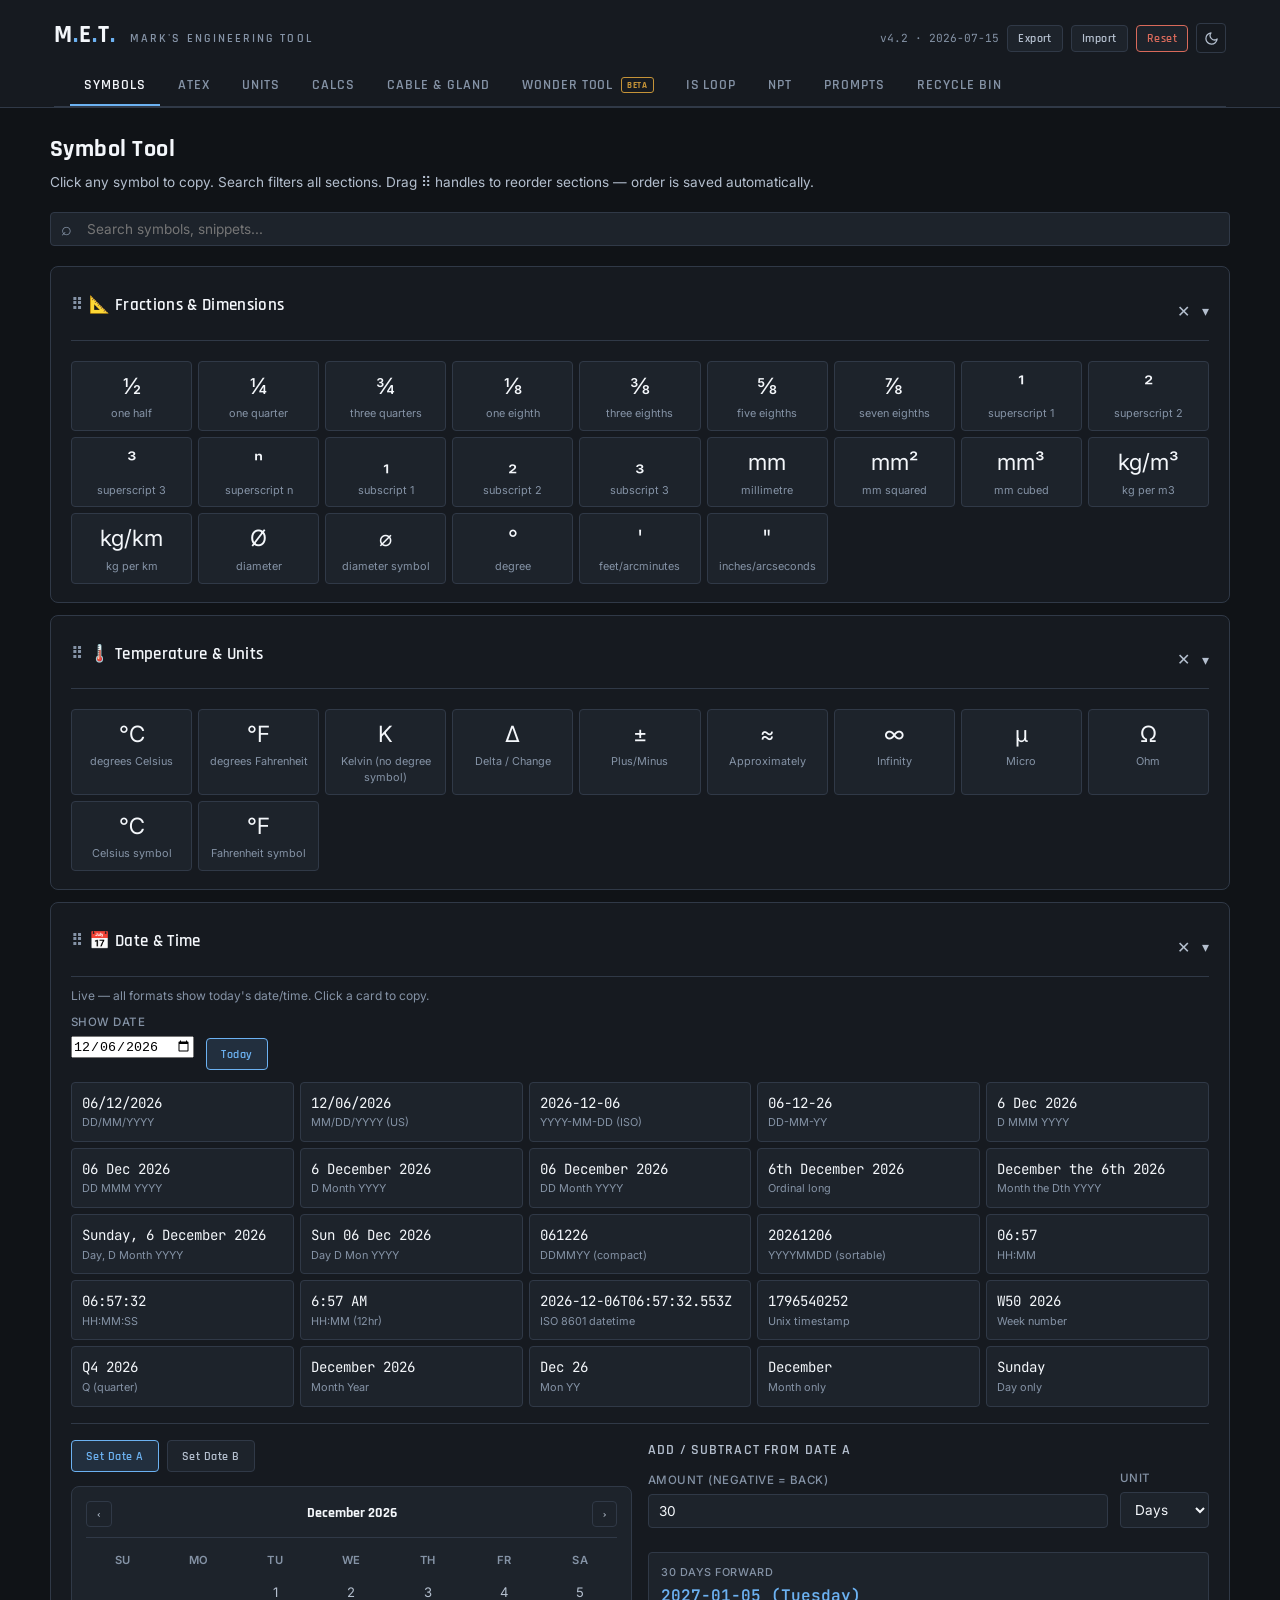
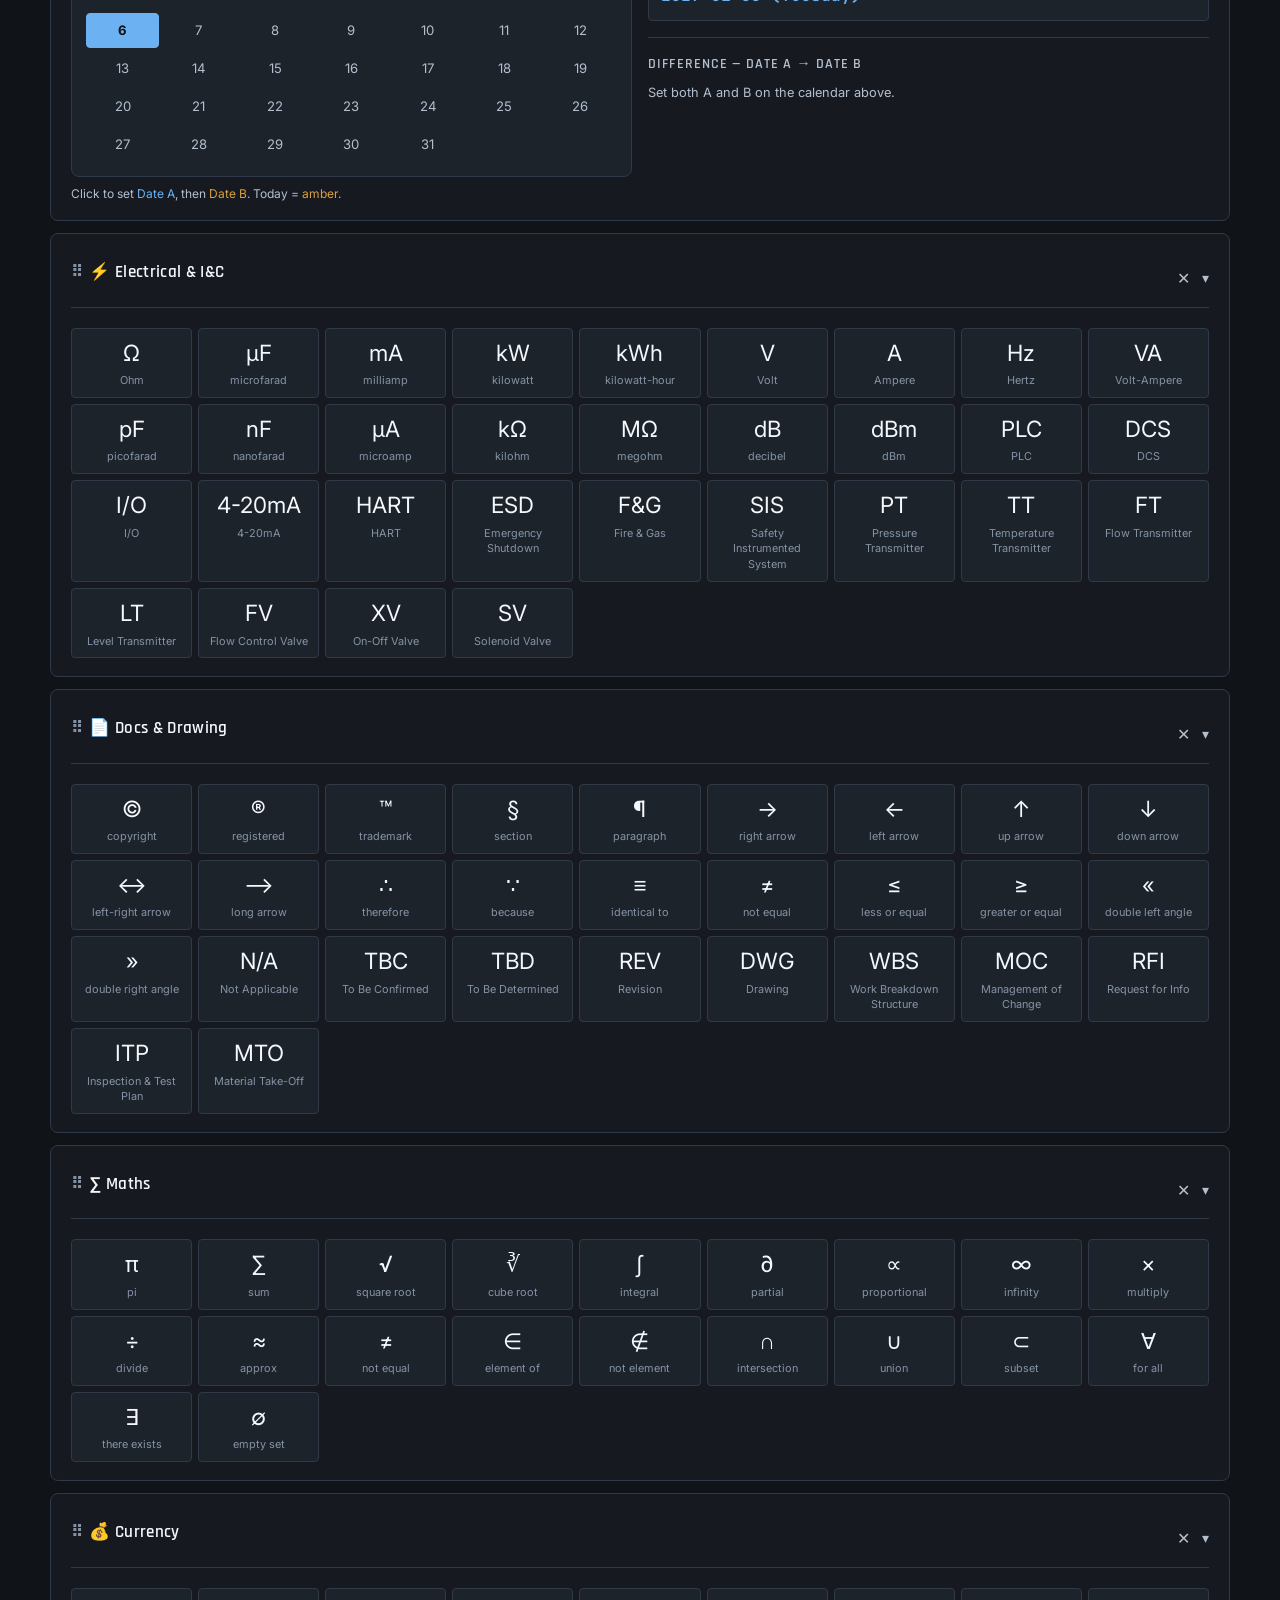
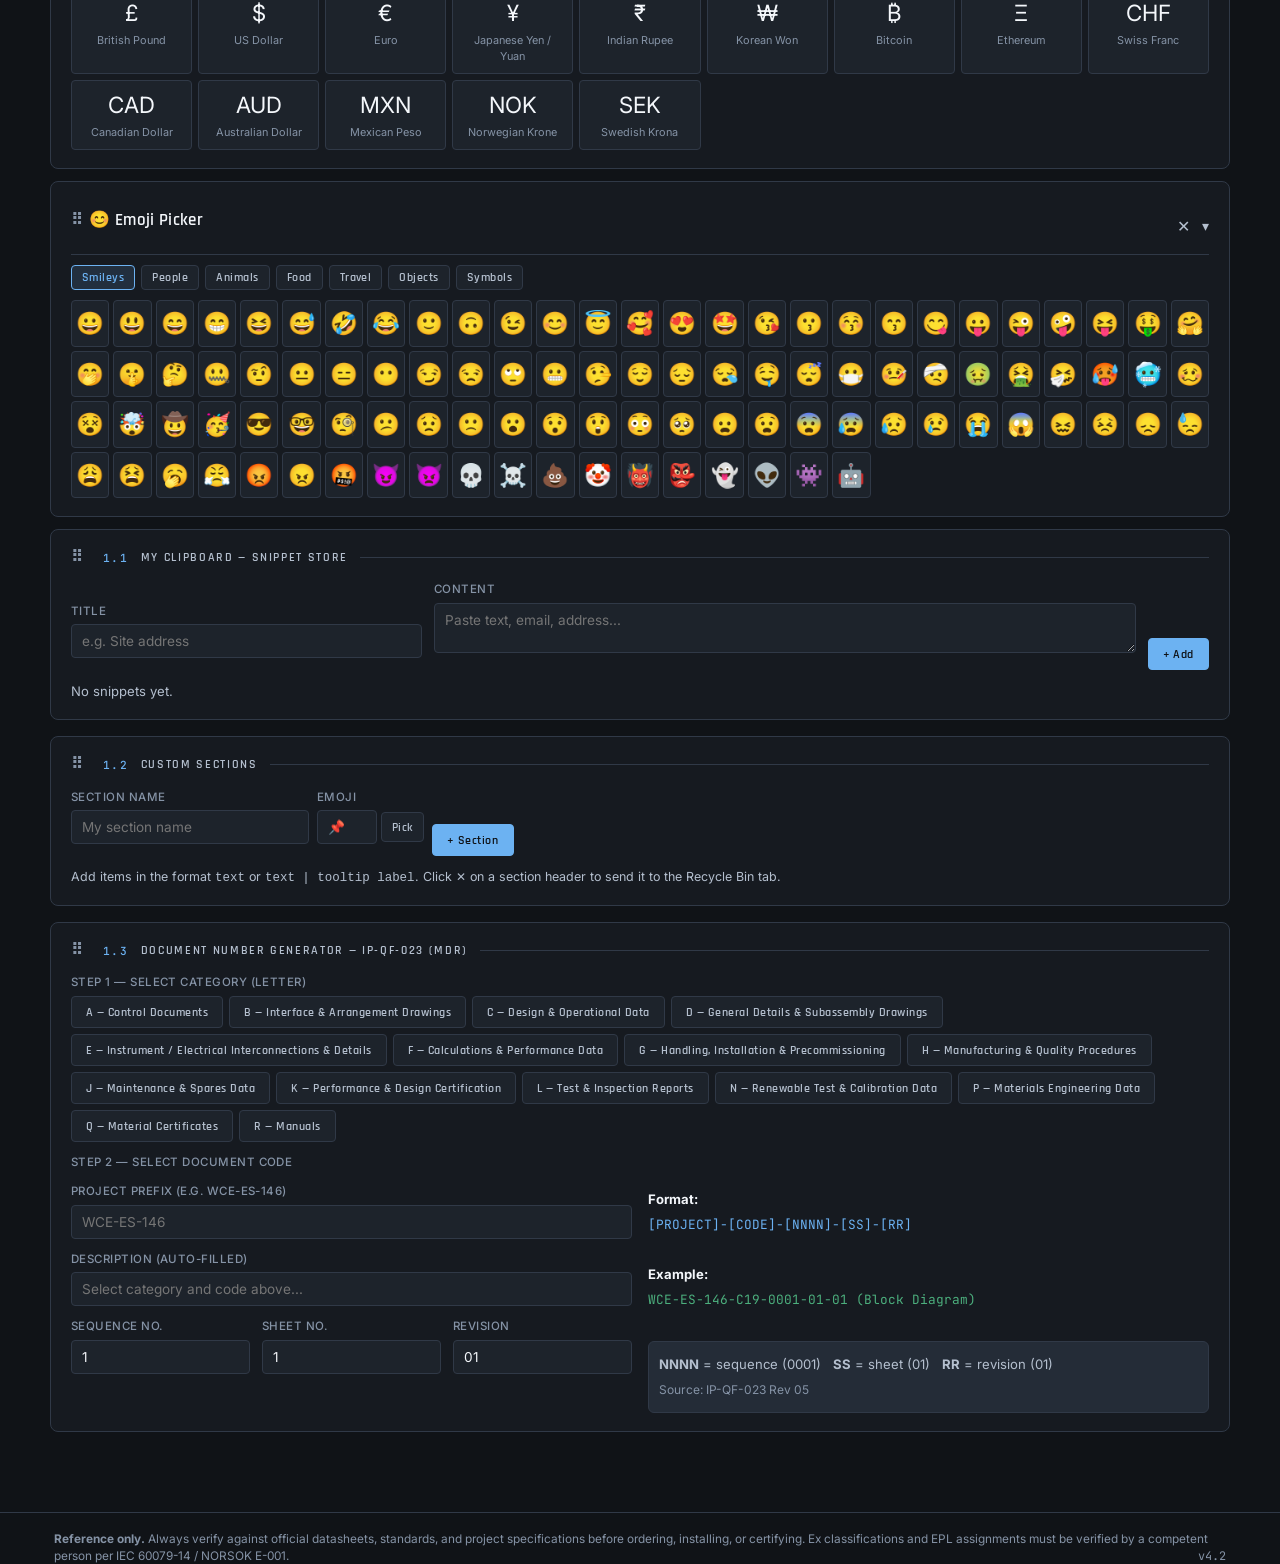
==== commit e52a0f4b: "Bump version to v4.2 Missed as part of the previous commit — title bar, masthead, About modal, and f" ====
--- a/index.html
+++ b/index.html
@@ -3,7 +3,7 @@
 <head>
 <meta charset="UTF-8">
 <meta name="viewport" content="width=device-width, initial-scale=1.0">
-<title>M.E.T. v4.1 — Mark's Engineering Tool</title>
+<title>M.E.T. v4.2 — Mark's Engineering Tool</title>
 <link rel="stylesheet" href="css/style.css">
 </head>
 <body>
@@ -28,7 +28,7 @@
       <div class="brand" onclick="showAbout()" title="About M.E.T.">M<span class="dot">.</span>E<span class="dot">.</span>T<span class="dot">.</span></div>
       <div class="wordmark">Mark's Engineering Tool</div>
       <div class="mast-right">
-        <span class="ver"><span id="verBannerPill">v4.1</span> · 2026-07-10</span>
+        <span class="ver"><span id="verBannerPill">v4.2</span> · 2026-07-15</span>
         <button class="btn" onclick="exportData()" title="Export data to JSON">Export</button>
         <button class="btn" onclick="importData()" title="Import data from JSON">Import</button>
         <button class="btn danger" onclick="resetAllState()" title="Reset all calculator inputs to defaults">Reset</button>
@@ -71,7 +71,7 @@
       <div class="disc-item" style="color:#64748b">💡 Data sources: Hawke International datasheets, Cable Solutions NEK606, IEC 60079 series, ANSI/ASME B1.20.1.</div>
     </div>
     <hr class="modal-divider">
-    <div class="modal-footer"><span id="aboutVersion">v4.1</span> &nbsp;·&nbsp; Static site, runs from local files &nbsp;·&nbsp; No data leaves your browser</div>
+    <div class="modal-footer"><span id="aboutVersion">v4.2</span> &nbsp;·&nbsp; Static site, runs from local files &nbsp;·&nbsp; No data leaves your browser</div>
   </div>
 </div>
 
@@ -978,7 +978,7 @@
   <div class="wrap">
     <strong>Reference only.</strong> Always verify against official datasheets, standards, and project specifications before ordering, installing, or certifying.
     Ex classifications and EPL assignments must be verified by a competent person per IEC 60079-14 / NORSOK E-001.
-    <span class="mono" style="float:right" id="footerVersion">v4.1</span>
+    <span class="mono" style="float:right" id="footerVersion">v4.2</span>
   </div>
 </footer>
 
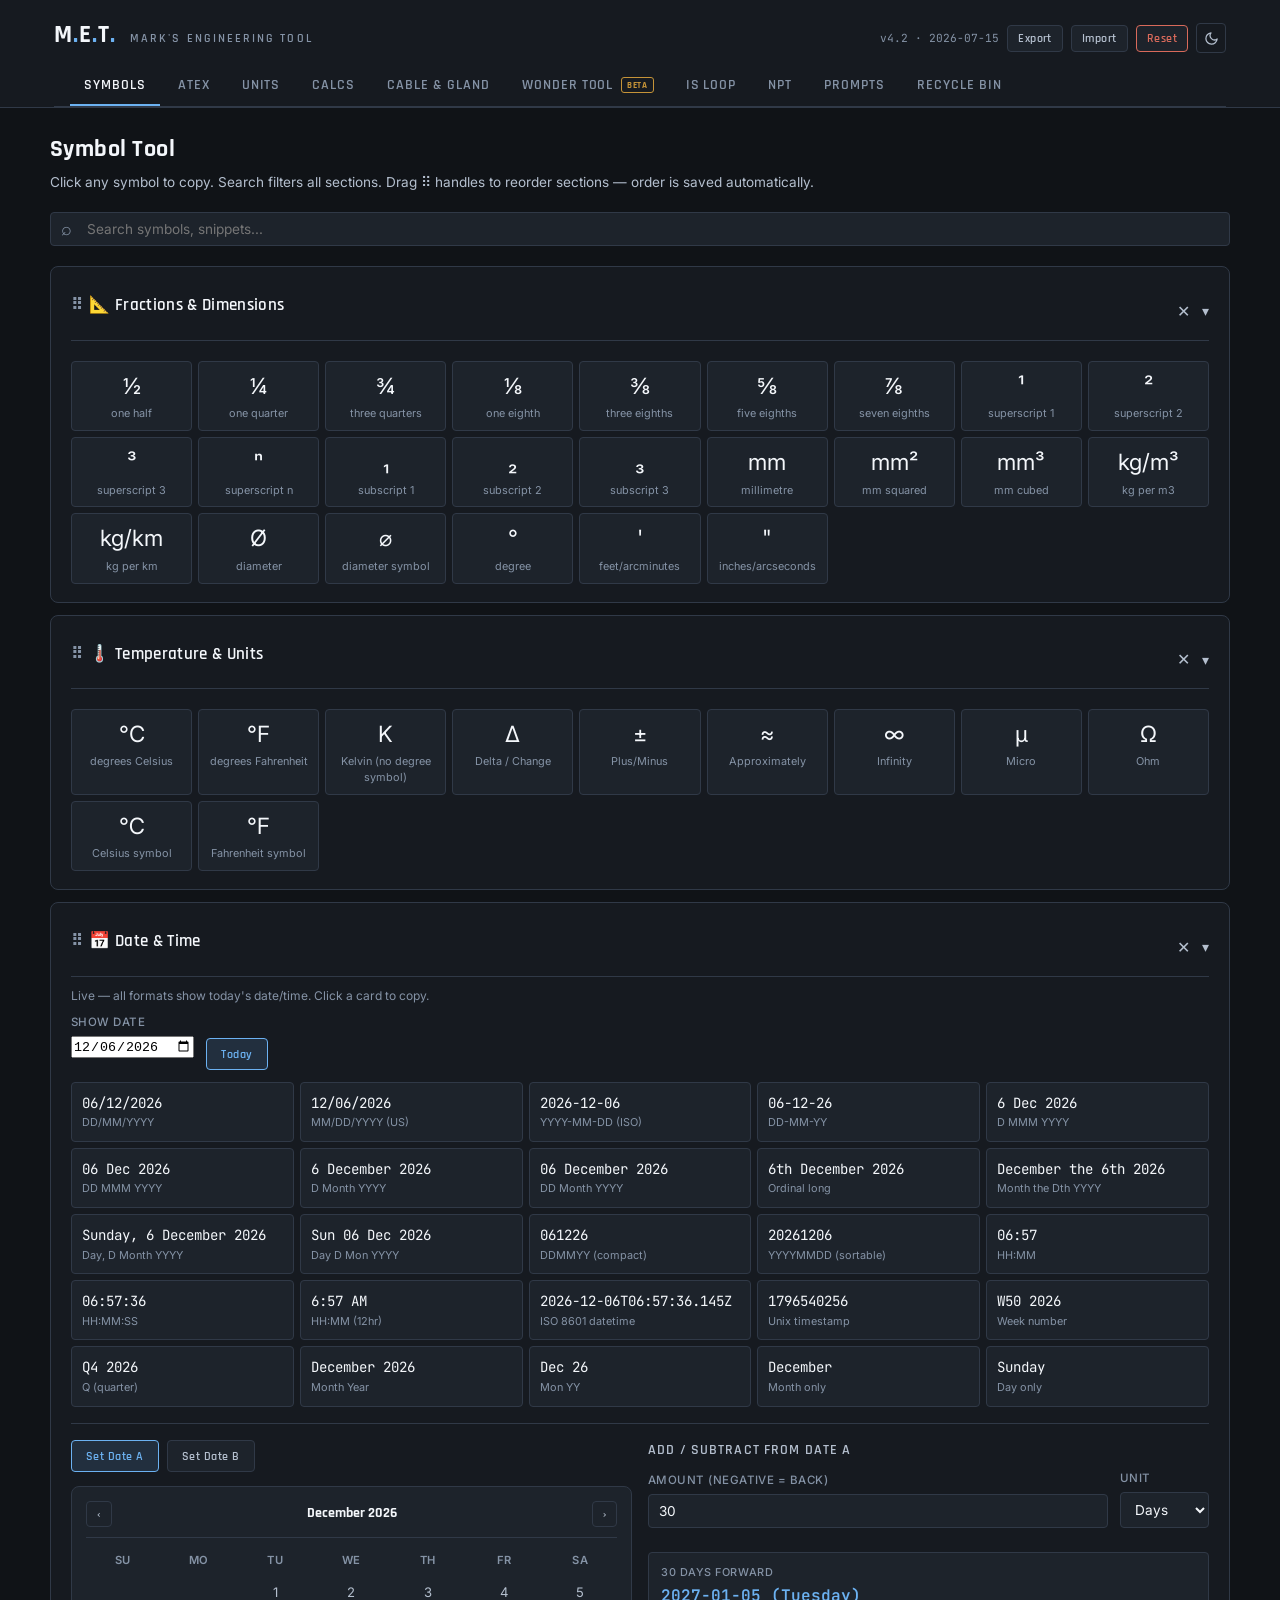
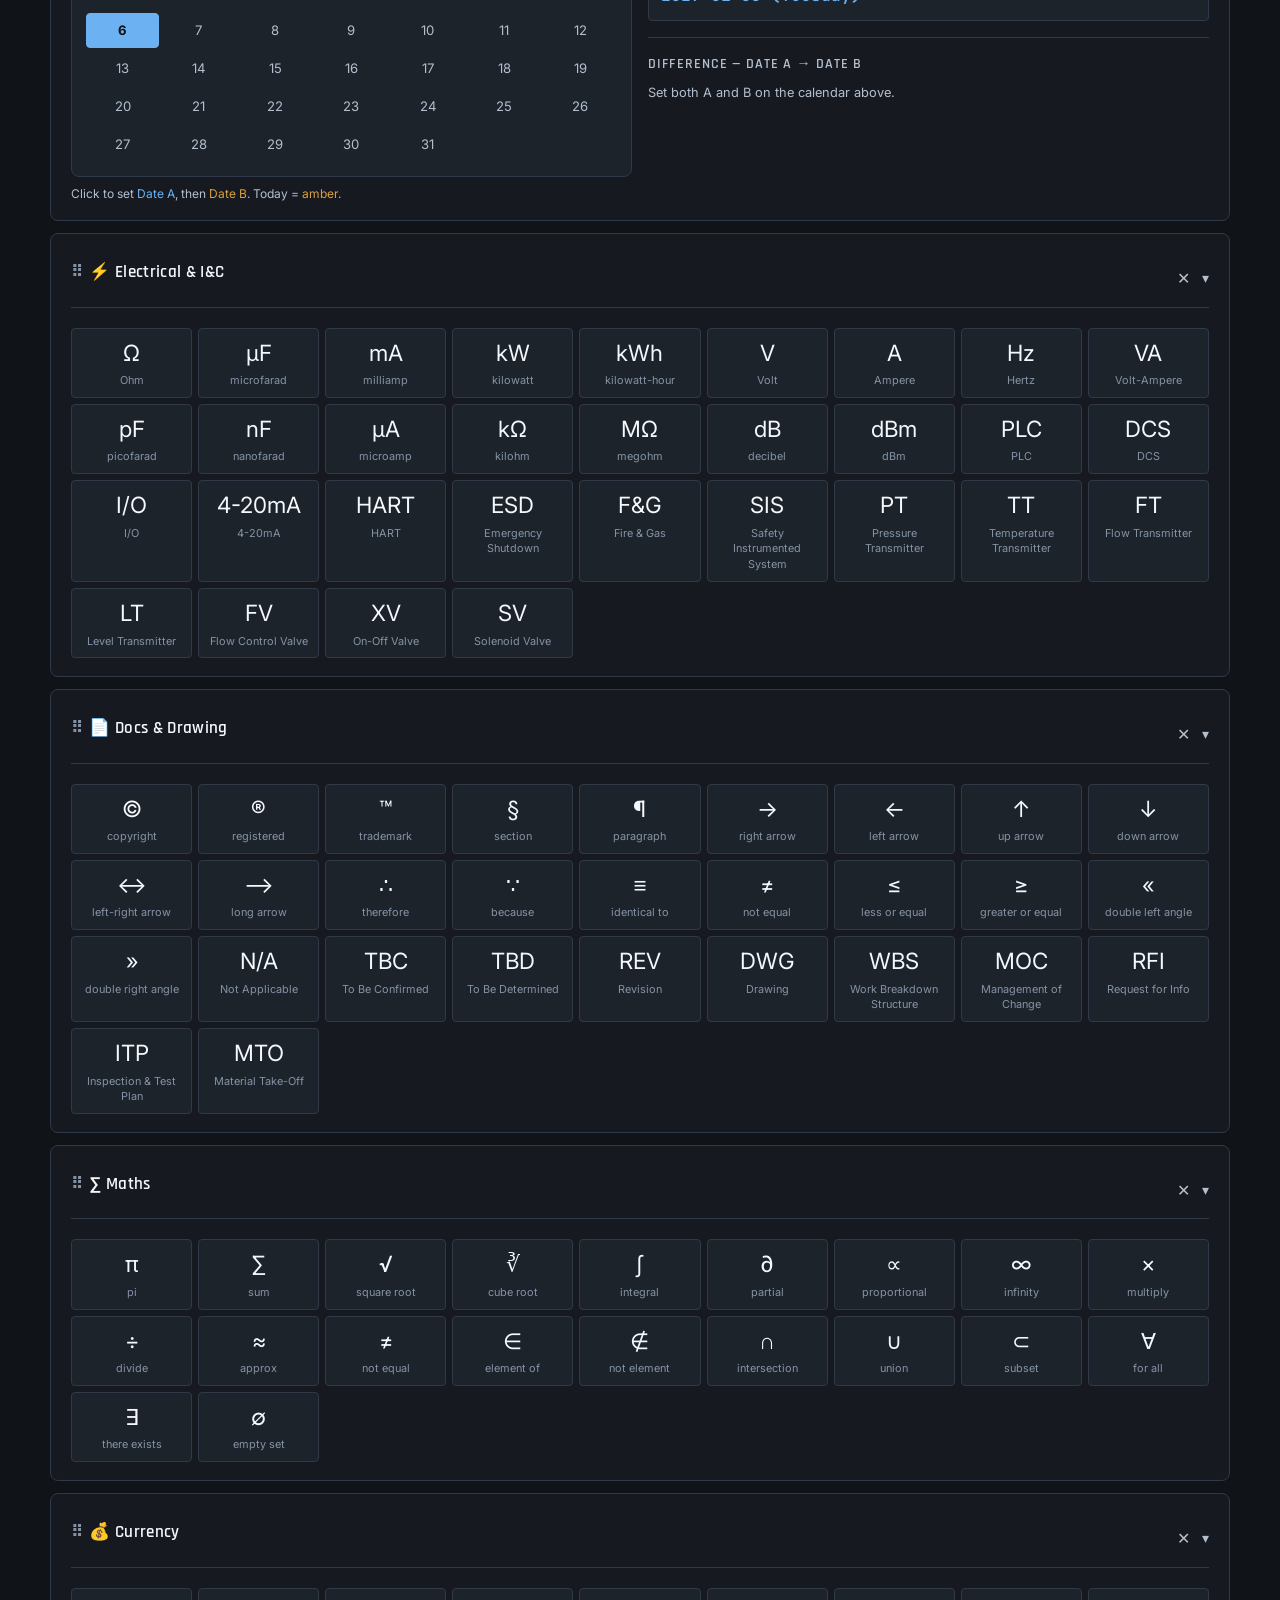
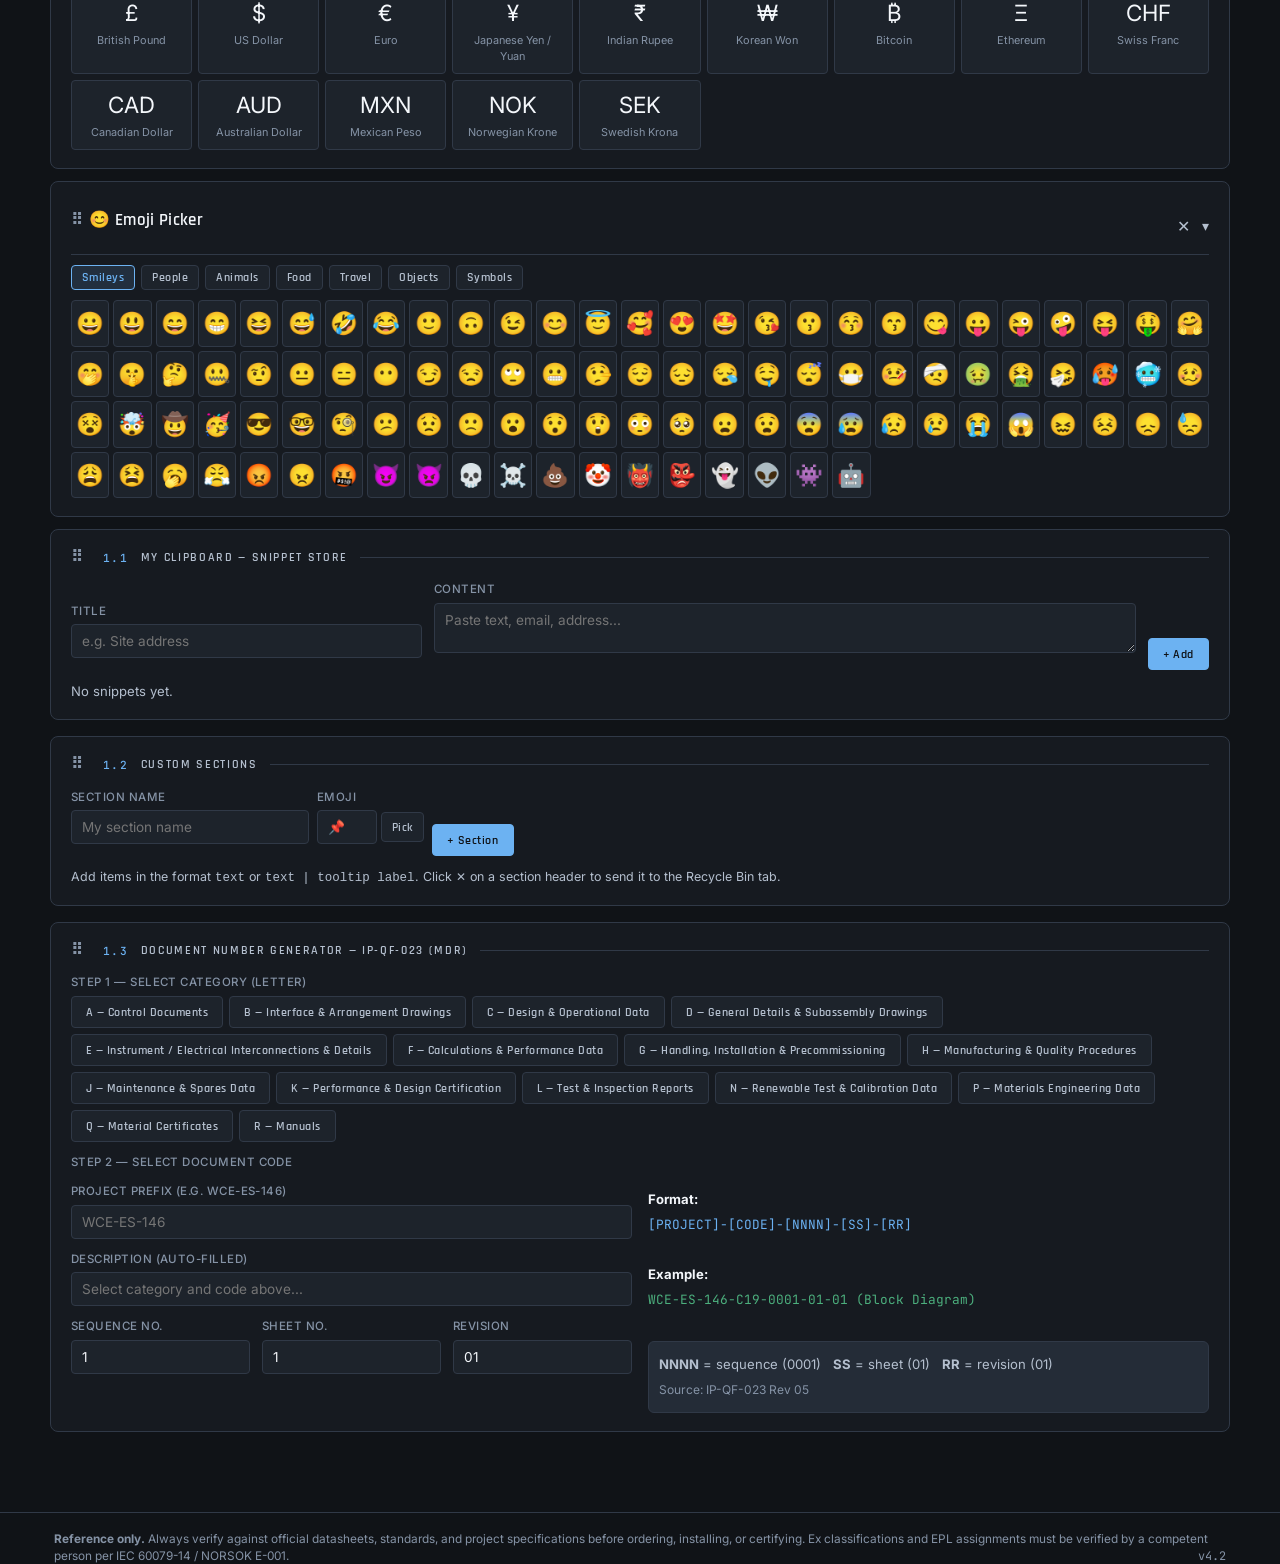
==== commit 90b797d3: "Cable & Gland: add conductor OD data, restyle spec card, drop Cable Solutions branding - Transcribe " ====
--- a/index.html
+++ b/index.html
@@ -68,7 +68,7 @@
       <div class="disc-item"><span class="disc-label-warn">⚠ Disclaimer:</span> This tool is for reference only. Always verify against official datasheets, standards, and project specifications before ordering, installing, or certifying anything.</div>
       <div class="disc-item"><span class="disc-label-atex">🔥 ATEX:</span> Ex zone classifications, protection concepts, and EPL assignments must be verified by a competent person per IEC 60079-14 / NORSOK E-001. This tool does not constitute engineering sign-off.</div>
       <div class="disc-item"><span class="disc-label-gland">🔩 Glands:</span> Gland selections are indicative. Always confirm with Hawke datasheets. NPT adapters in hazardous areas require certified adapters and may require an MOC.</div>
-      <div class="disc-item" style="color:#64748b">💡 Data sources: Hawke International datasheets, Cable Solutions NEK606, IEC 60079 series, ANSI/ASME B1.20.1.</div>
+      <div class="disc-item" style="color:#64748b">💡 Data sources: Hawke International datasheets, Draka/Prysmian NEK606, IEC 60079 series, ANSI/ASME B1.20.1.</div>
     </div>
     <hr class="modal-divider">
     <div class="modal-footer"><span id="aboutVersion">v4.2</span> &nbsp;·&nbsp; Static site, runs from local files &nbsp;·&nbsp; No data leaves your browser</div>
@@ -340,7 +340,7 @@
 
   <!-- Cable Selector -->
   <div class="card" id="card-cable-selector">
-    <div class="kicker"><span class="n">5.1</span> Cable Selector — NEK 606 (Cable Solutions)</div>
+    <div class="kicker"><span class="n">5.1</span> Cable Selector — NEK 606 (Draka/Prysmian)</div>
     <div class="flex-row" style="margin-bottom:16px">
       <div class="field">
         <label>Fire Rating</label>
@@ -368,7 +368,7 @@
       </div>
     </div>
     <div id="cableResult"></div>
-    <div class="source">Source: Draka <span class="mono">NEK TS 606</span> / Cable Solutions datasheets. Values are book data — verify against the delivered cable's documentation.</div>
+    <div class="source">Source: Draka/Prysmian <span class="mono">NEK TS 606</span> datasheets. Values are book data — verify against the delivered cable's documentation.</div>
 
     <!-- Temp correction -->
     <div id="tempCorrSection" style="display:none;margin-top:16px">
@@ -809,7 +809,7 @@
   <div class="card" id="card-isloop-cable">
     <div class="kicker"><span class="n">7.4</span> Cable — up to 3 Segments</div>
     <div id="isCableSegments"></div>
-    <div class="source">Cable dropdown values from Cable Solutions NEK 606 instrument-cable electrical data (Cable &amp; Gland tab). Select "Manual entry" for non-NEK606 cables.</div>
+    <div class="source">Cable dropdown values from Draka/Prysmian NEK 606 instrument-cable electrical data (Cable &amp; Gland tab). Select "Manual entry" for non-NEK606 cables.</div>
   </div>
 
   <!-- Entity Comparison & Verdict -->
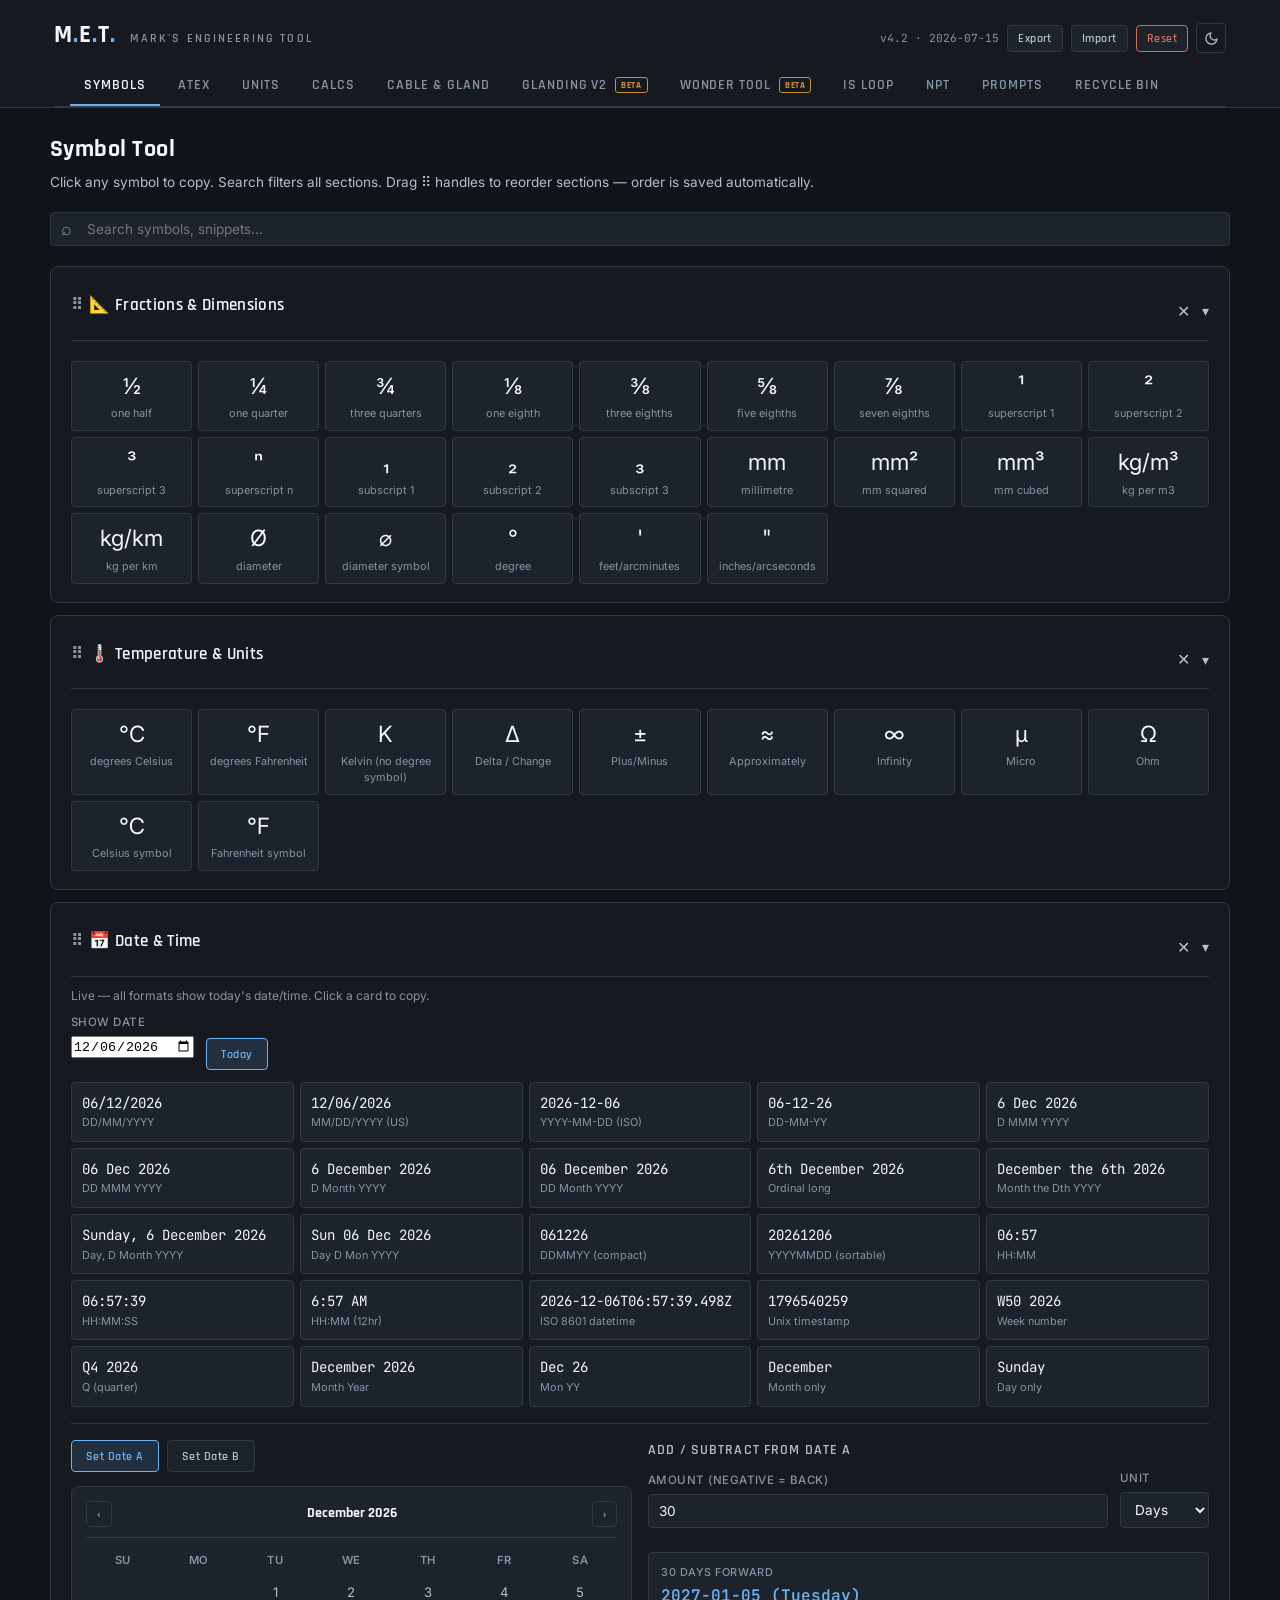
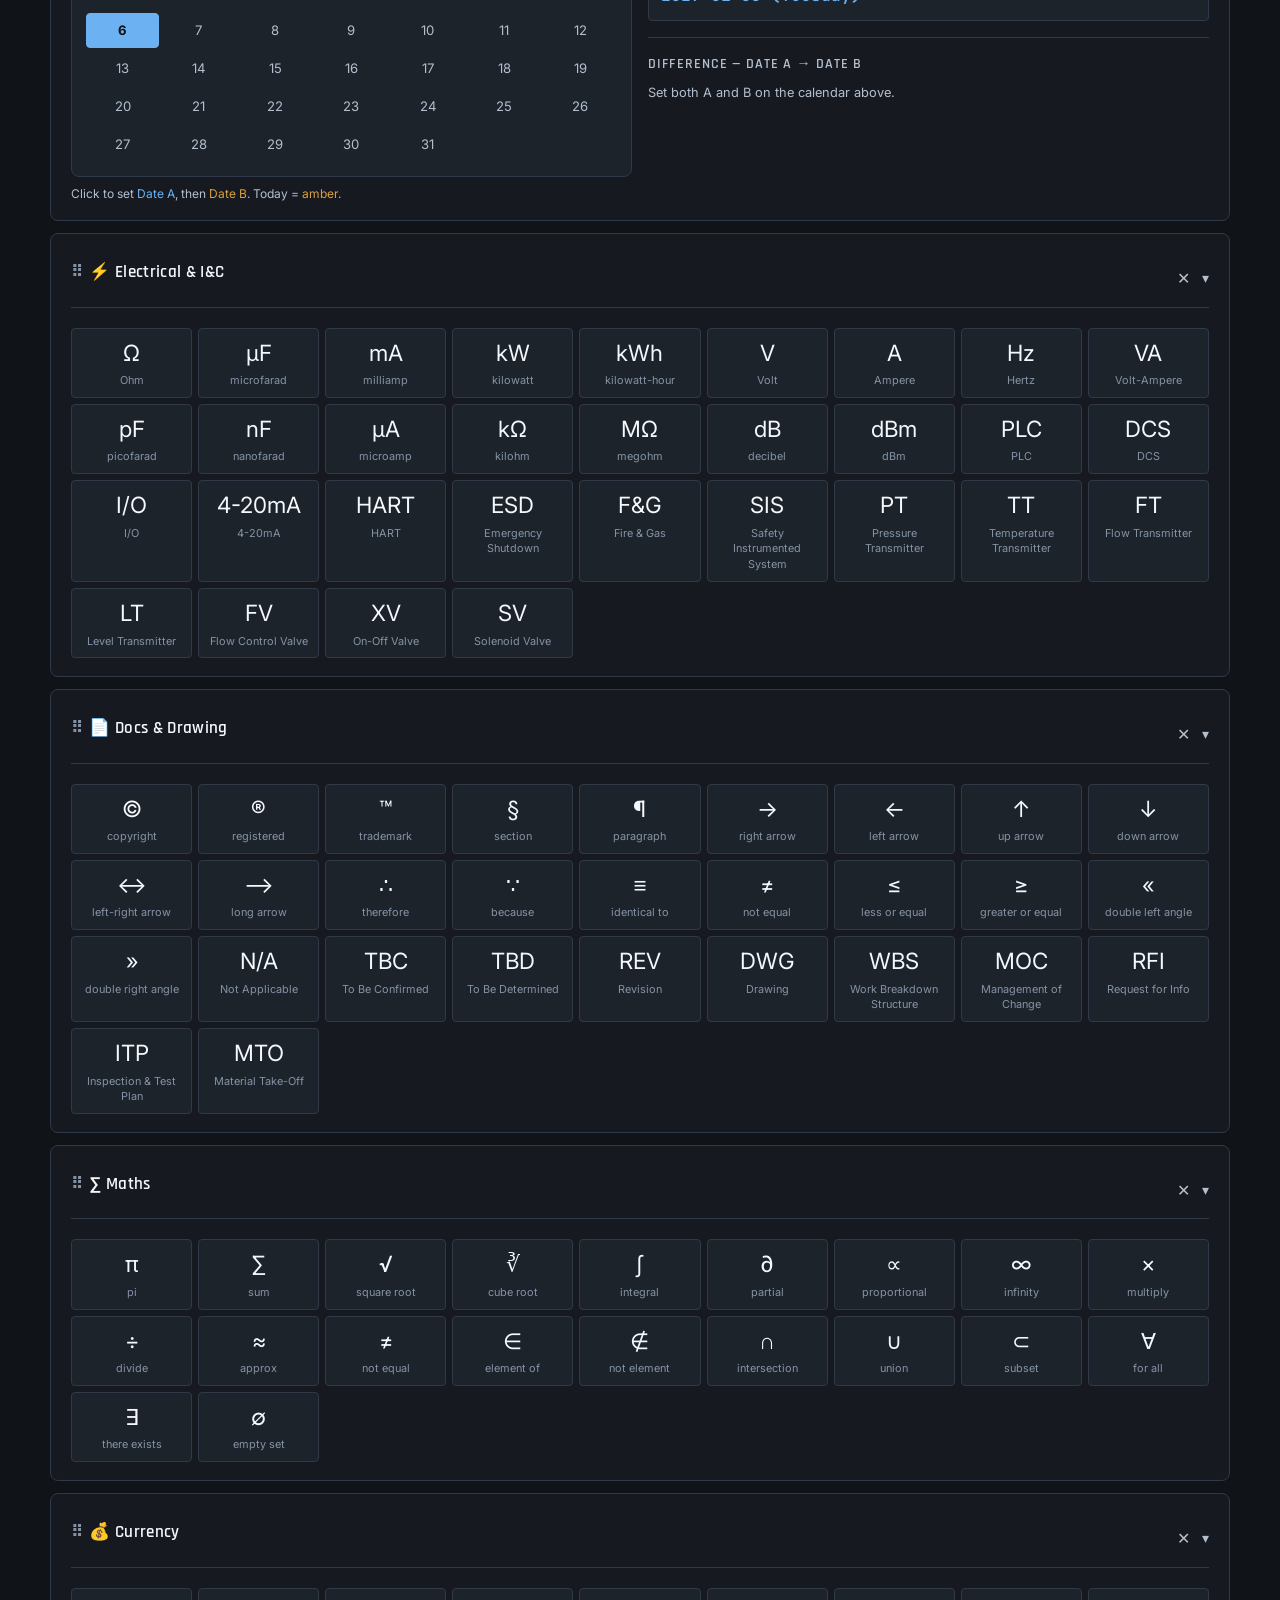
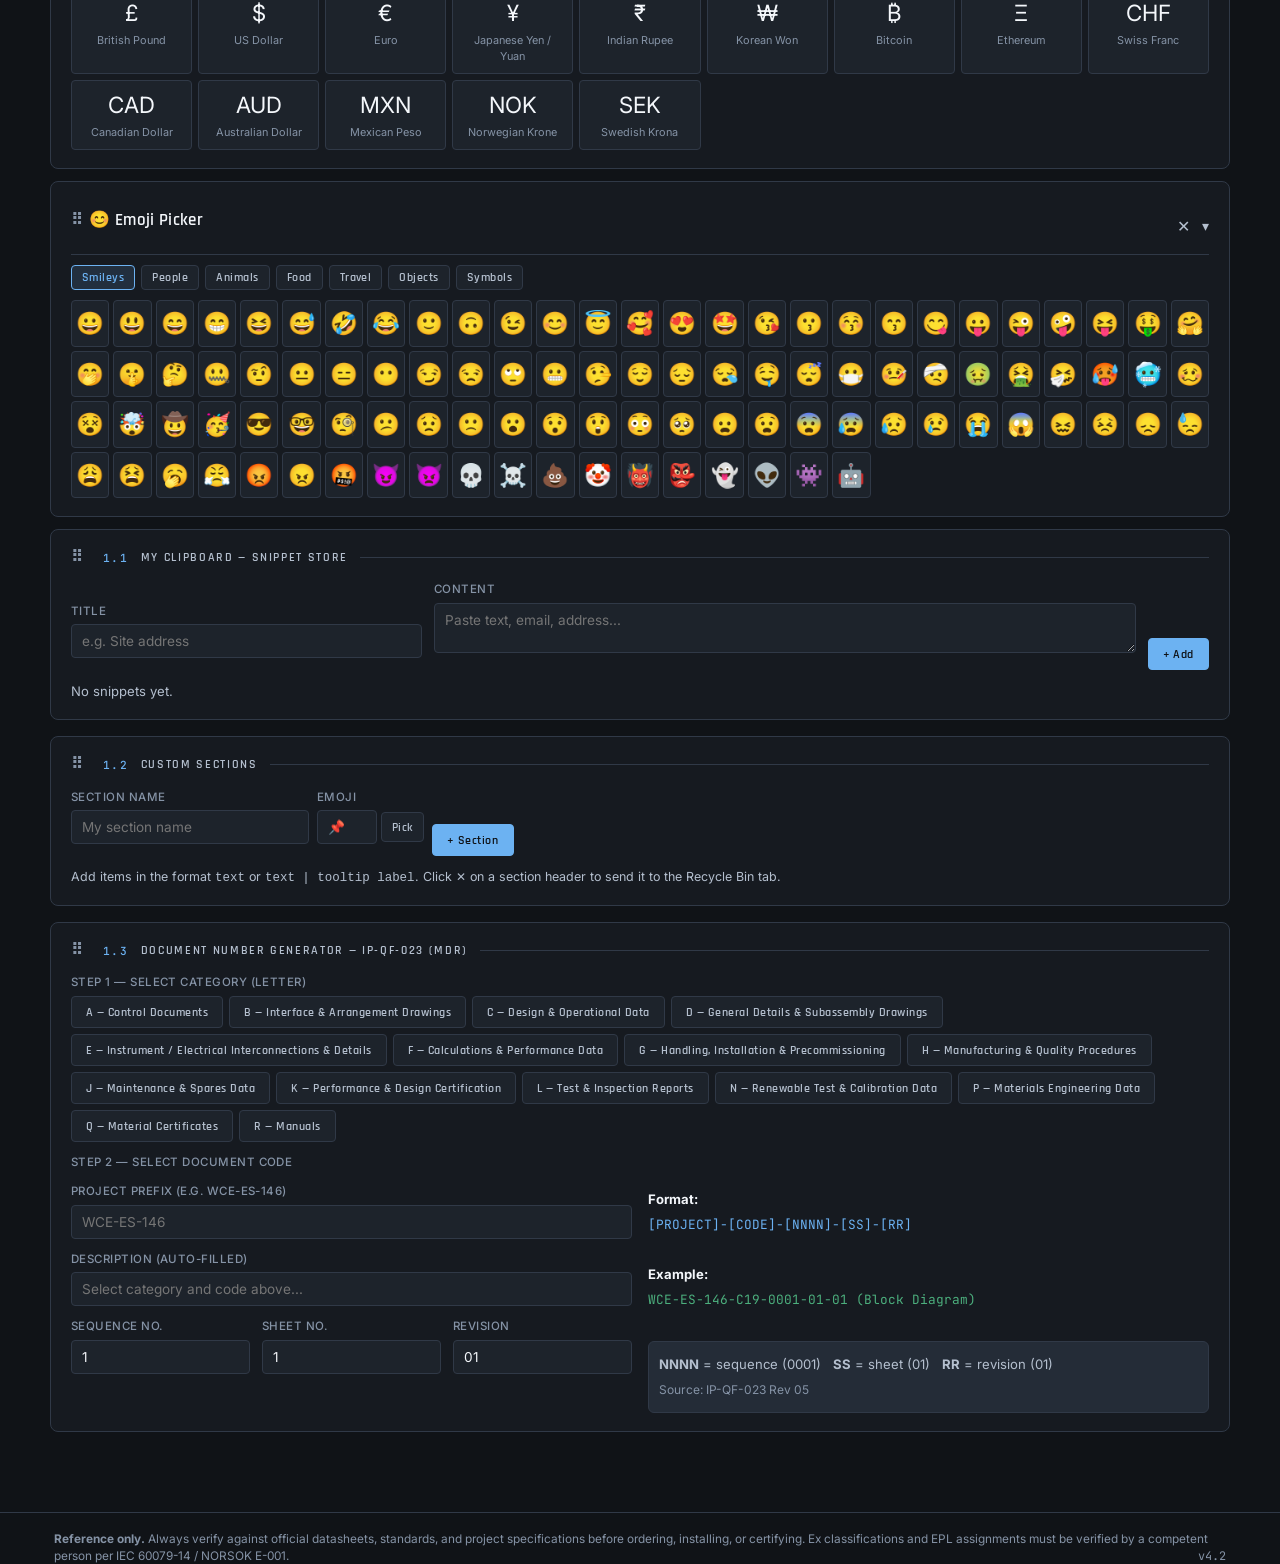
==== commit 64d6a04e: "Add Glanding V2 sandbox tab for gland recommender UX improvements Cable OD/inner-OD copied down next" ====
--- a/index.html
+++ b/index.html
@@ -43,6 +43,7 @@
       <button class="nav-tab"        data-tab="units"    onclick="switchTab('units')">Units</button>
       <button class="nav-tab"        data-tab="calcs"    onclick="switchTab('calcs')">Calcs</button>
       <button class="nav-tab"        data-tab="cable"    onclick="switchTab('cable')">Cable & Gland</button>
+      <button class="nav-tab"        data-tab="glandingv2" onclick="switchTab('glandingv2')">Glanding V2 <span class="beta-badge">BETA</span></button>
       <button class="nav-tab"        data-tab="wonder"   onclick="switchTab('wonder')">Wonder Tool <span class="beta-badge">BETA</span></button>
       <button class="nav-tab"        data-tab="isloop"   onclick="switchTab('isloop')">IS Loop</button>
       <button class="nav-tab"        data-tab="npt"      onclick="switchTab('npt')">NPT</button>
@@ -540,6 +541,58 @@
 </div>
 
 <!-- ════════════════════════════════════════════
+     TAB 5a — GLANDING V2 (sandbox)
+════════════════════════════════════════════ -->
+<div id="tab-glandingv2" class="tab-content">
+  <h2>Glanding V2 <span class="beta-badge" style="font-size:0.7rem;vertical-align:middle">BETA</span></h2>
+  <p style="color:var(--text2);font-size:0.85rem;margin-bottom:20px">Sandbox for gland recommender UX changes — cable OD data copied down next to the recommendation, plus a size-below/size-above view. Iterating here so the Cable &amp; Gland tab stays untouched. Once settled, this replaces/merges back into that tab.</p>
+
+  <!-- Cable Selector -->
+  <div class="card" id="card-glandingv2-cable-selector">
+    <div class="kicker">Cable Selector — NEK 606 (Draka/Prysmian)</div>
+    <div class="flex-row" style="margin-bottom:16px">
+      <div class="field">
+        <label>Fire Rating</label>
+        <select id="gv2_rating" onchange="updateCableAppV2()">
+          <option value="RFOU">RFOU (Flame Retardant)</option>
+          <option value="BFOU">BFOU (Fire Resistant)</option>
+        </select>
+      </div>
+      <div class="field">
+        <label>Application</label>
+        <select id="gv2_app" onchange="updateCableCoresV2()">
+          <option value="Power">Power & Control (P)</option>
+          <option value="InstrI">Instrument Individually Screened (I)</option>
+          <option value="InstrC">Instrument Collectively Screened (C)</option>
+          <option value="Earth">Earth (UX P15 — standalone product)</option>
+        </select>
+      </div>
+      <div class="field">
+        <label>Cores / Pairs / Triples</label>
+        <select id="gv2_cores" onchange="updateCableCSAV2()"></select>
+      </div>
+      <div class="field">
+        <label>CSA (mm²)</label>
+        <select id="gv2_csa" onchange="showCableResultV2()"></select>
+      </div>
+    </div>
+    <div id="gv2_cableResult"></div>
+    <div class="source">Source: Draka/Prysmian <span class="mono">NEK TS 606</span> datasheets. Values are book data — verify against the delivered cable's documentation.</div>
+  </div>
+
+  <!-- Gland Recommender -->
+  <div class="card" id="card-glandingv2-glandrec">
+    <div class="kicker">Gland Recommender — Hawke ATEX/IECEx</div>
+    <div class="gland-tabs">
+      <button class="btn active" id="gv2-gland-metric-btn" onclick="switchGlandTabV2('metric')">Metric Entry</button>
+      <button class="btn" id="gv2-gland-npt-btn" onclick="switchGlandTabV2('npt')">NPT Entry</button>
+    </div>
+    <div id="gv2_cableSummary"></div>
+    <div id="gv2_glandResults"></div>
+  </div>
+</div>
+
+<!-- ════════════════════════════════════════════
      TAB 5b — WONDER TOOL
 ════════════════════════════════════════════ -->
 <div id="tab-wonder" class="tab-content">
@@ -1010,6 +1063,7 @@
 <script src="js/tabs/tab-units.js"></script>
 <script src="js/tabs/tab-calcs.js"></script>
 <script src="js/tabs/tab-cable.js"></script>
+<script src="js/tabs/tab-glandingv2.js"></script>
 <script src="js/tabs/tab-wonder.js"></script>
 <script src="js/tabs/tab-isloop.js"></script>
 <script src="js/tabs/tab-npt.js"></script>
--- a/css/style.css
+++ b/css/style.css
@@ -943,6 +943,7 @@
   align-items: start;
 }
 .gsize.rec { border-left: 3px solid var(--accent); padding-left: 14px; }
+.gsize.candidate { border-style: dashed; opacity: 0.88; }
 .gsize .sizeref {
   font-family: var(--mono); font-size: 1.5rem; font-weight: 700;
   color: var(--text); line-height: 1.1; grid-row: span 2;
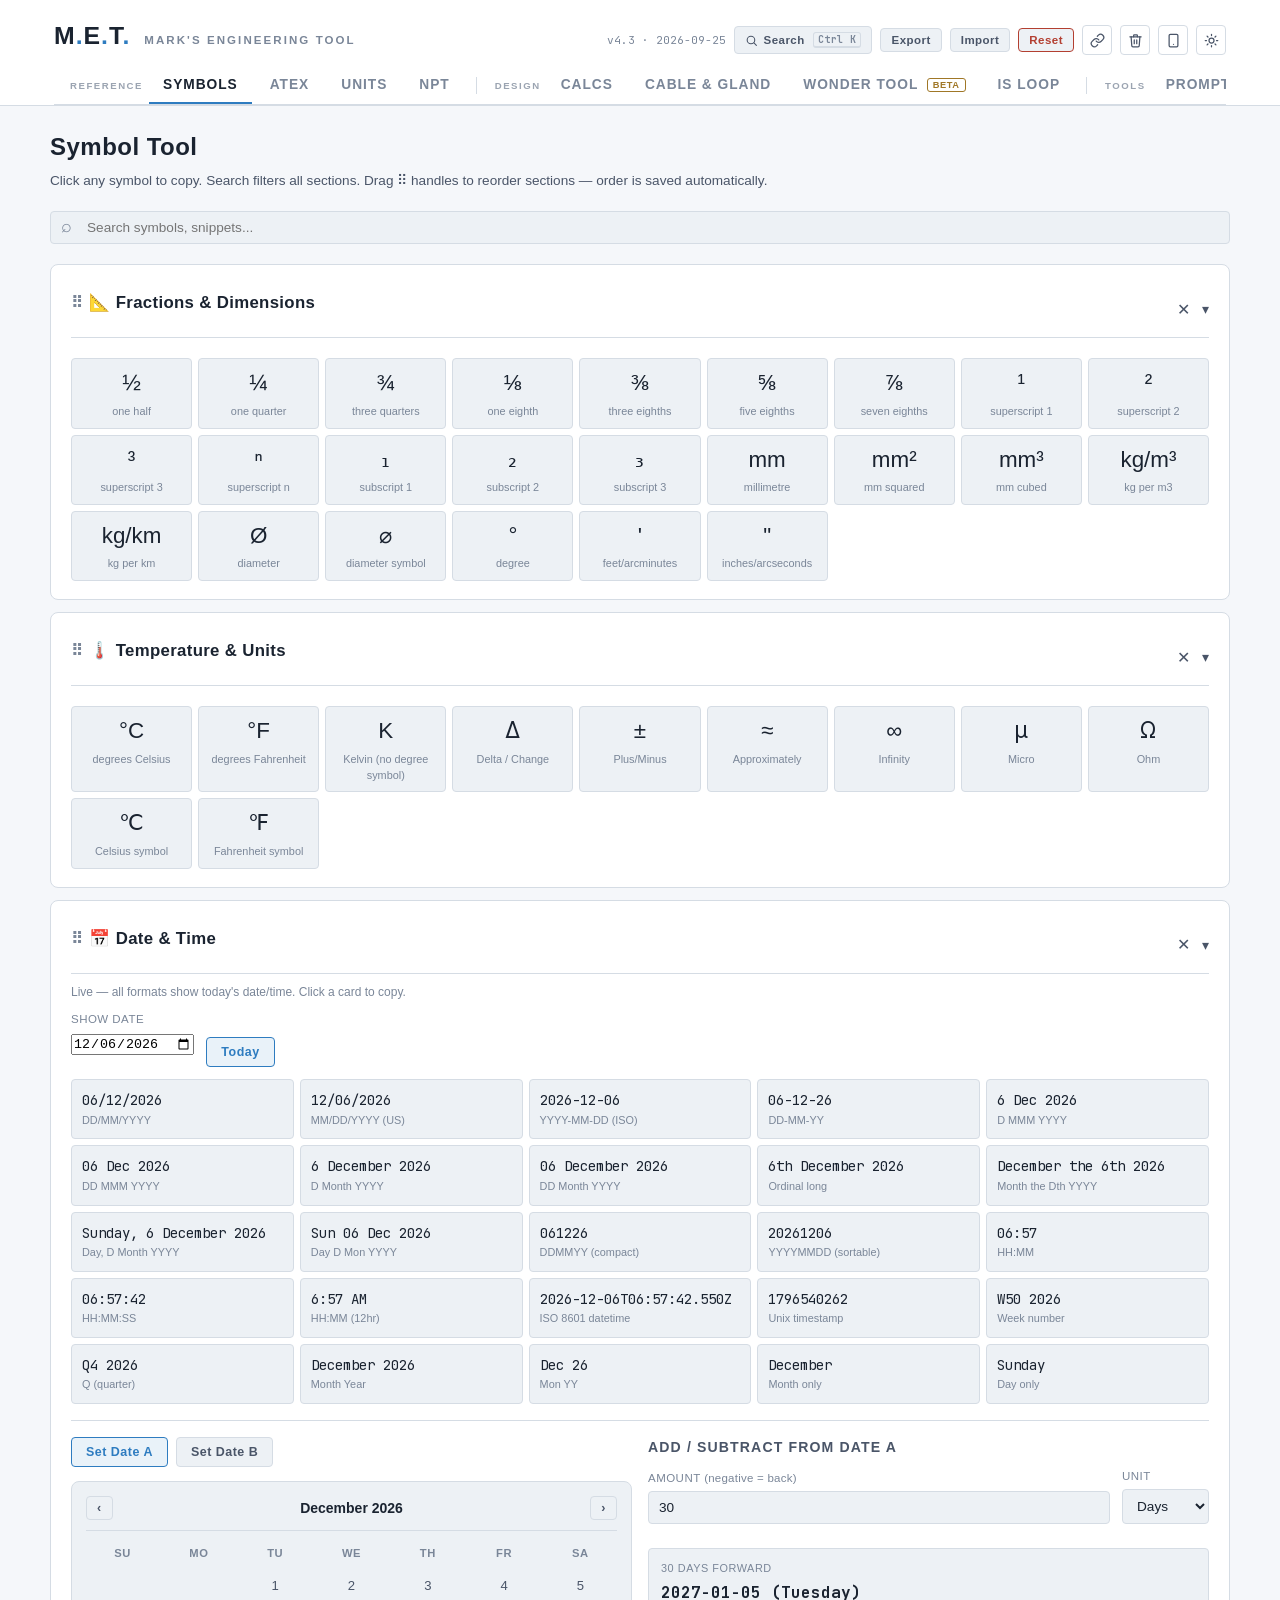
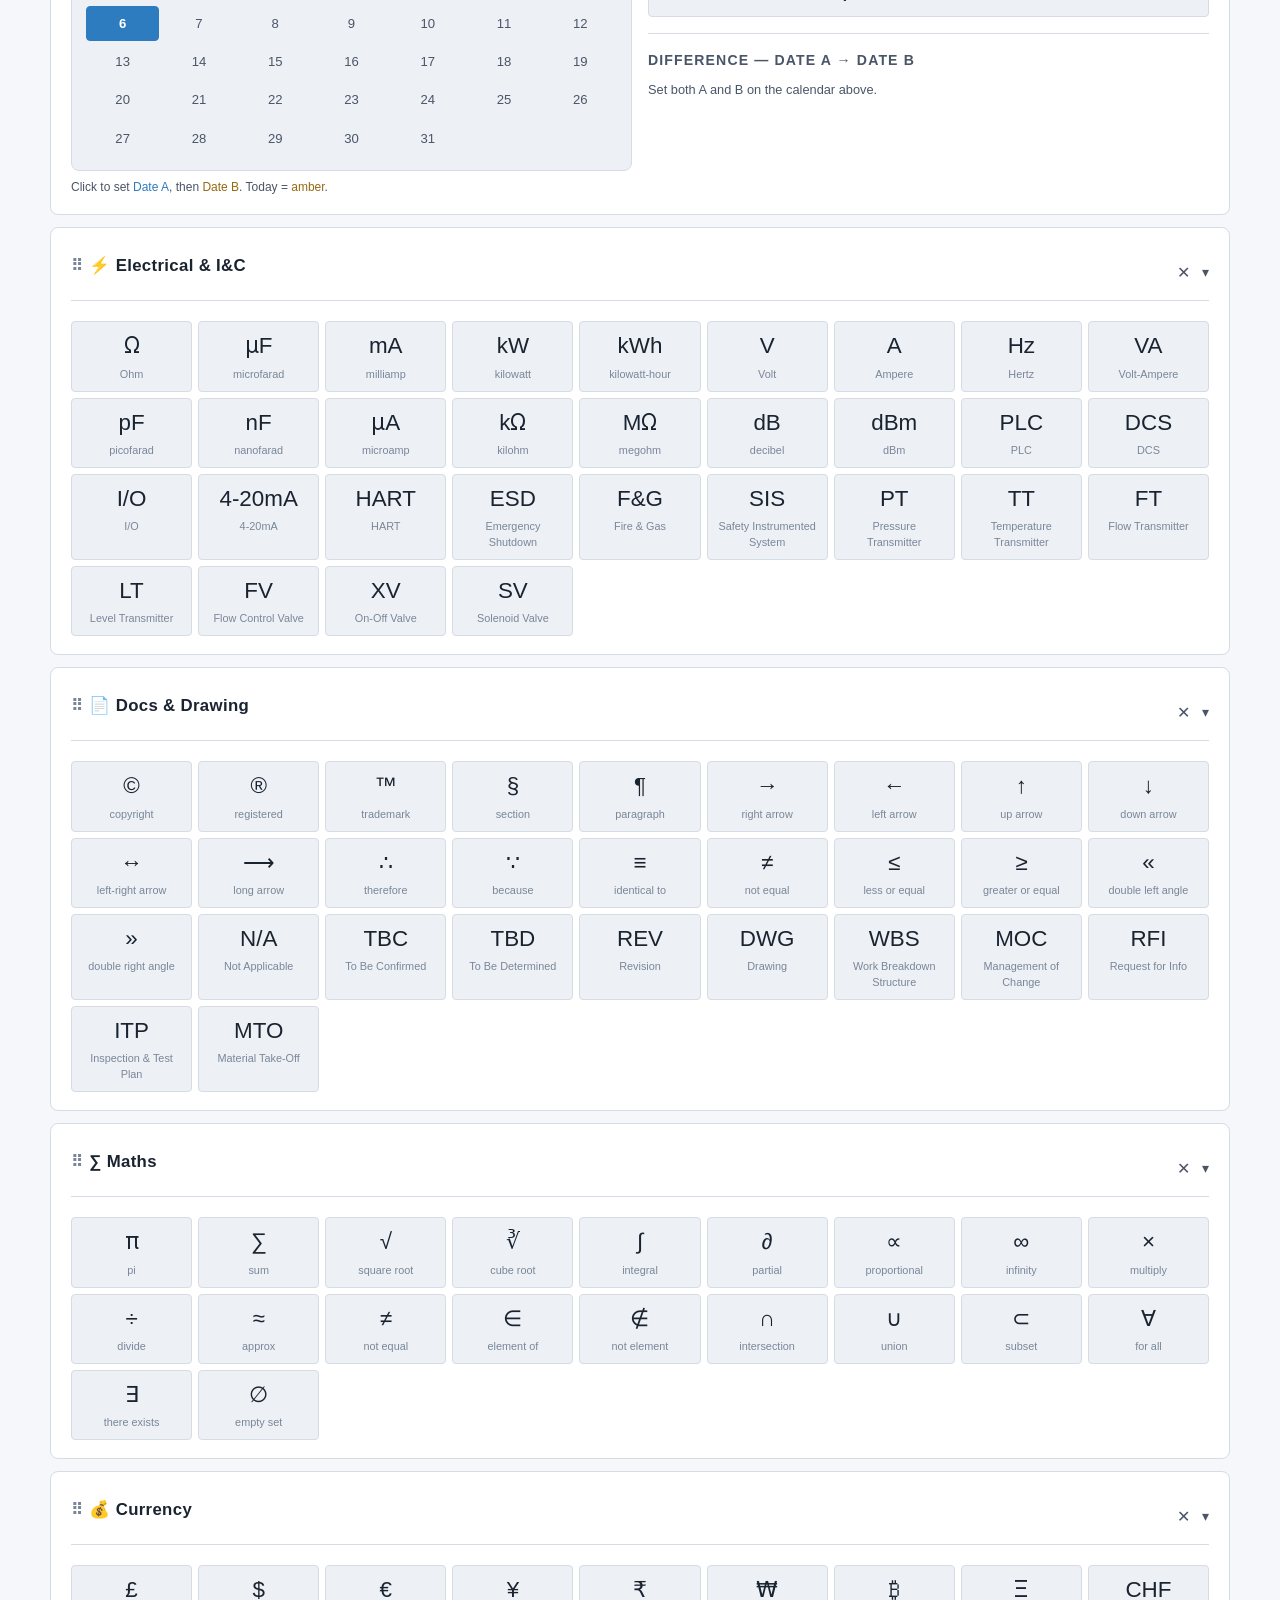
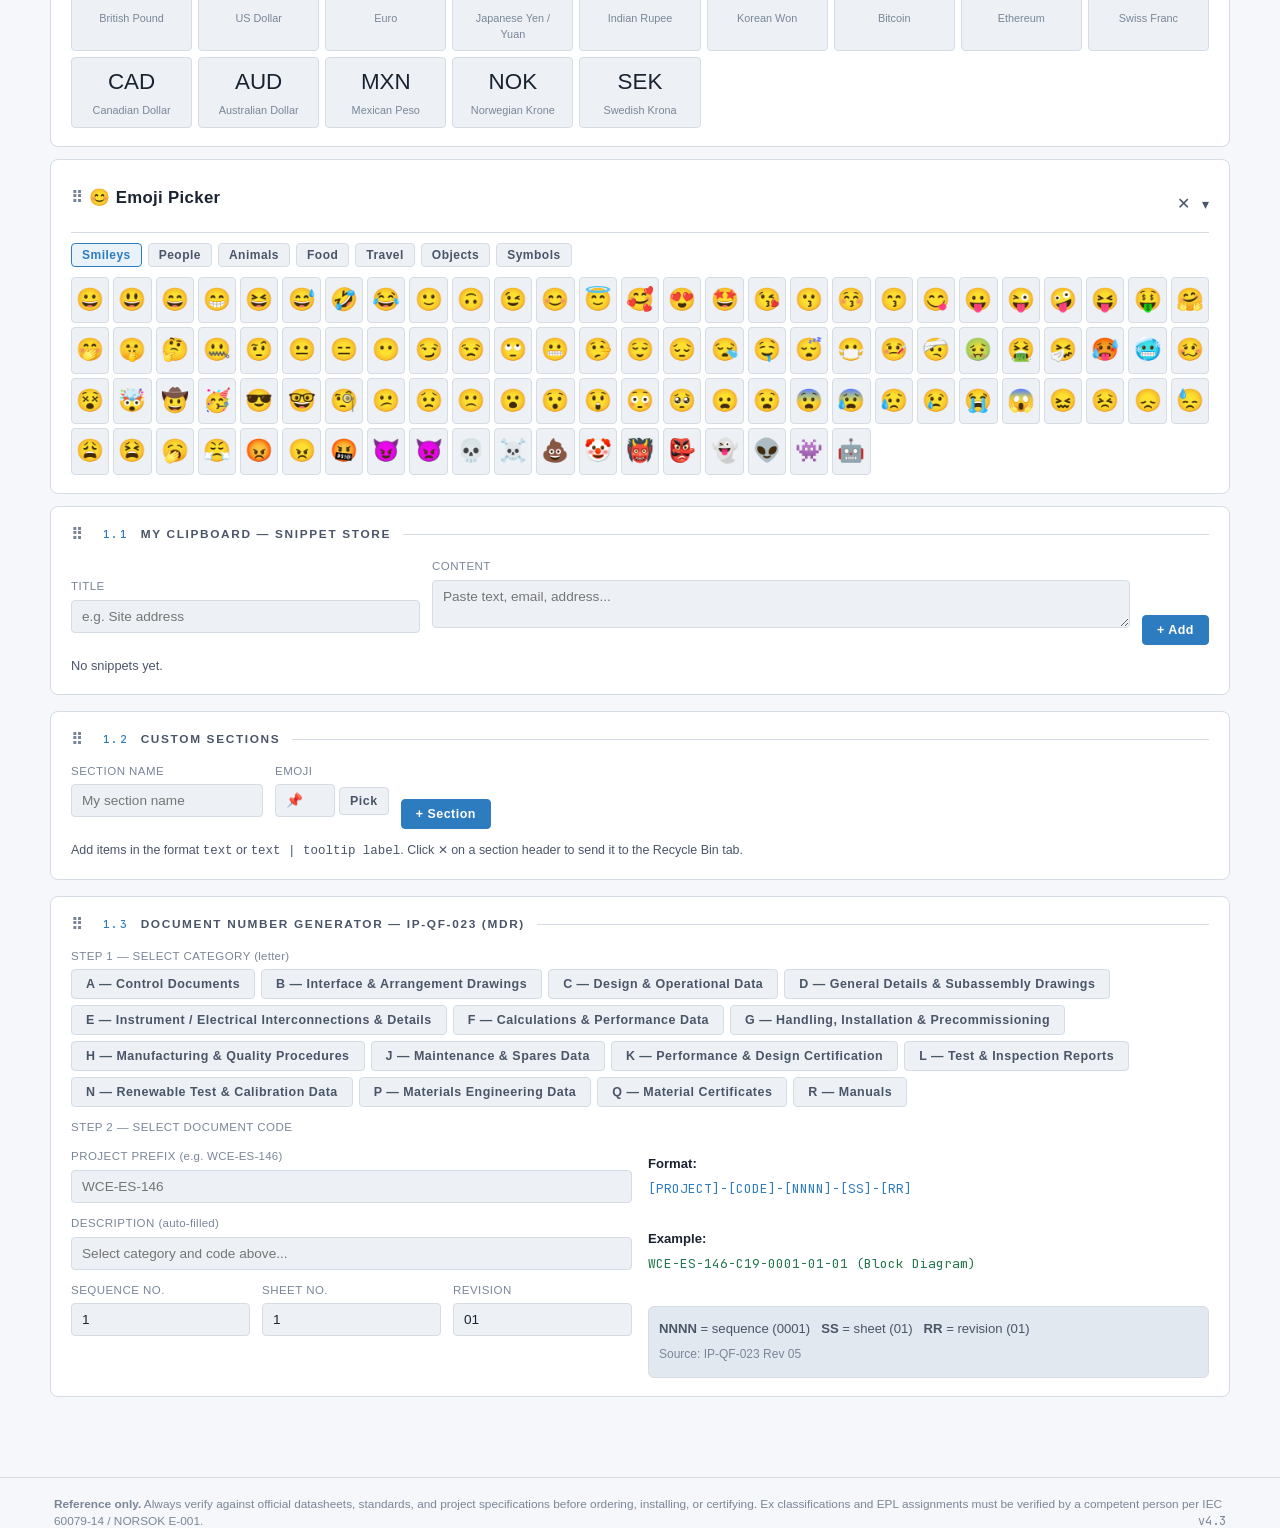
==== commit 28eab297: "v4.3 — promote Glanding V2, VD/SC sizing, site-wide UX and offline support - Cable & Gland: Glanding" ====
--- a/index.html
+++ b/index.html
@@ -3,12 +3,12 @@
 <head>
 <meta charset="UTF-8">
 <meta name="viewport" content="width=device-width, initial-scale=1.0">
-<title>M.E.T. v4.2 — Mark's Engineering Tool</title>
+<title>M.E.T. v4.3 — Mark's Engineering Tool</title>
 <link rel="stylesheet" href="css/style.css">
 </head>
 <body>
 
-<!-- SVG sprite: the complete functional icon set (10) — the ONLY iconography in the app -->
+<!-- SVG sprite: the complete functional icon set — the ONLY iconography in the app -->
 <svg xmlns="http://www.w3.org/2000/svg" style="display:none">
   <symbol id="i-copy" viewBox="0 0 24 24" fill="none" stroke="currentColor" stroke-width="2" stroke-linecap="round" stroke-linejoin="round"><rect x="9" y="9" width="13" height="13" rx="2"/><path d="M5 15H4a2 2 0 0 1-2-2V4a2 2 0 0 1 2-2h9a2 2 0 0 1 2 2v1"/></symbol>
   <symbol id="i-check" viewBox="0 0 24 24" fill="none" stroke="currentColor" stroke-width="2.5" stroke-linecap="round" stroke-linejoin="round"><polyline points="20 6 9 17 4 12"/></symbol>
@@ -19,6 +19,9 @@
   <symbol id="i-search" viewBox="0 0 24 24" fill="none" stroke="currentColor" stroke-width="2" stroke-linecap="round"><circle cx="11" cy="11" r="7"/><line x1="21" y1="21" x2="16.5" y2="16.5"/></symbol>
   <symbol id="i-sun" viewBox="0 0 24 24" fill="none" stroke="currentColor" stroke-width="2" stroke-linecap="round"><circle cx="12" cy="12" r="4"/><path d="M12 2v2M12 20v2M4.93 4.93l1.41 1.41M17.66 17.66l1.41 1.41M2 12h2M20 12h2M4.93 19.07l1.41-1.41M17.66 6.34l1.41-1.41"/></symbol>
   <symbol id="i-moon" viewBox="0 0 24 24" fill="none" stroke="currentColor" stroke-width="2" stroke-linecap="round" stroke-linejoin="round"><path d="M21 12.79A9 9 0 1 1 11.21 3 7 7 0 0 0 21 12.79z"/></symbol>
+  <symbol id="i-link" viewBox="0 0 24 24" fill="none" stroke="currentColor" stroke-width="2" stroke-linecap="round" stroke-linejoin="round"><path d="M10 13a5 5 0 0 0 7.54.54l3-3a5 5 0 0 0-7.07-7.07l-1.72 1.71"/><path d="M14 11a5 5 0 0 0-7.54-.54l-3 3a5 5 0 0 0 7.07 7.07l1.71-1.71"/></symbol>
+  <symbol id="i-trash" viewBox="0 0 24 24" fill="none" stroke="currentColor" stroke-width="2" stroke-linecap="round" stroke-linejoin="round"><polyline points="3 6 5 6 21 6"/><path d="M19 6l-1 14a2 2 0 0 1-2 2H8a2 2 0 0 1-2-2L5 6"/><path d="M10 11v6M14 11v6"/><path d="M9 6V4a1 1 0 0 1 1-1h4a1 1 0 0 1 1 1v2"/></symbol>
+  <symbol id="i-hand" viewBox="0 0 24 24" fill="none" stroke="currentColor" stroke-width="2" stroke-linecap="round" stroke-linejoin="round"><rect x="5" y="2" width="14" height="20" rx="2"/><line x1="12" y1="18" x2="12.01" y2="18"/></symbol>
   <symbol id="i-plus" viewBox="0 0 24 24" fill="none" stroke="currentColor" stroke-width="2" stroke-linecap="round"><line x1="12" y1="5" x2="12" y2="19"/><line x1="5" y1="12" x2="19" y2="12"/></symbol>
 </svg>
 
@@ -28,32 +31,54 @@
       <div class="brand" onclick="showAbout()" title="About M.E.T.">M<span class="dot">.</span>E<span class="dot">.</span>T<span class="dot">.</span></div>
       <div class="wordmark">Mark's Engineering Tool</div>
       <div class="mast-right">
-        <span class="ver"><span id="verBannerPill">v4.2</span> · 2026-07-15</span>
+        <span class="ver"><span id="verBannerPill">v4.3</span> · 2026-09-25</span>
+        <button class="btn search-btn" onclick="openPalette()" title="Search everything (Ctrl+K / ⌘K)" aria-label="Search everything"><svg><use href="#i-search"/></svg><span>Search</span><kbd>Ctrl K</kbd></button>
         <button class="btn" onclick="exportData()" title="Export data to JSON">Export</button>
         <button class="btn" onclick="importData()" title="Import data from JSON">Import</button>
         <button class="btn danger" onclick="resetAllState()" title="Reset all calculator inputs to defaults">Reset</button>
+        <button id="linkBtn" class="iconbtn" onclick="copyDeepLink()" title="Copy a link to this exact view" aria-label="Copy link to this view"><svg><use href="#i-link"/></svg></button>
+        <button id="binBtn" class="iconbtn" onclick="switchTab('recycle')" title="Recycle Bin" aria-label="Recycle Bin"><svg><use href="#i-trash"/></svg></button>
+        <button id="fieldBtn" class="iconbtn" onclick="toggleFieldMode()" title="Field mode — larger text and touch targets for use on site" aria-label="Toggle field mode" aria-pressed="false"><svg><use href="#i-hand"/></svg></button>
         <button id="themeToggle" class="iconbtn" onclick="toggleTheme()" title="Toggle dark/light mode" aria-label="Toggle light/dark theme">
           <svg id="themeIcon"><use href="#i-moon"/></svg>
         </button>
       </div>
     </div>
-    <nav class="tabs" id="topnav" role="tablist" aria-label="Main sections">
+    <nav class="tabs" id="topnav" aria-label="Main sections">
+      <span class="nav-group" aria-hidden="true">Reference</span>
       <button class="nav-tab active" data-tab="symbols"  onclick="switchTab('symbols')">Symbols</button>
       <button class="nav-tab"        data-tab="atex"     onclick="switchTab('atex')">ATEX</button>
       <button class="nav-tab"        data-tab="units"    onclick="switchTab('units')">Units</button>
+      <button class="nav-tab"        data-tab="npt"      onclick="switchTab('npt')">NPT</button>
+      <span class="nav-sep" aria-hidden="true"></span>
+      <span class="nav-group" aria-hidden="true">Design</span>
       <button class="nav-tab"        data-tab="calcs"    onclick="switchTab('calcs')">Calcs</button>
-      <button class="nav-tab"        data-tab="cable"    onclick="switchTab('cable')">Cable & Gland</button>
-      <button class="nav-tab"        data-tab="glandingv2" onclick="switchTab('glandingv2')">Glanding V2 <span class="beta-badge">BETA</span></button>
+      <button class="nav-tab"        data-tab="cable"    onclick="switchTab('cable')">Cable &amp; Gland</button>
       <button class="nav-tab"        data-tab="wonder"   onclick="switchTab('wonder')">Wonder Tool <span class="beta-badge">BETA</span></button>
       <button class="nav-tab"        data-tab="isloop"   onclick="switchTab('isloop')">IS Loop</button>
-      <button class="nav-tab"        data-tab="npt"      onclick="switchTab('npt')">NPT</button>
+      <span class="nav-sep" aria-hidden="true"></span>
+      <span class="nav-group" aria-hidden="true">Tools</span>
       <button class="nav-tab"        data-tab="prompts"  onclick="switchTab('prompts')">Prompts</button>
-      <button class="nav-tab"        data-tab="recycle"  onclick="switchTab('recycle')">Recycle Bin</button>
     </nav>
   </div>
 </header>
 
 <div id="toast"></div>
+<div id="backupBanner" class="backup-banner hidden" role="status"></div>
+
+<!-- Command palette (Ctrl+K) -->
+<div id="palette" class="palette hidden" role="dialog" aria-modal="true" aria-label="Search everything">
+  <div class="palette-box">
+    <div class="palette-input-row">
+      <svg><use href="#i-search"/></svg>
+      <input type="text" id="paletteInput" placeholder="Search tabs, calculators, cables, symbols, NPT sizes…" autocomplete="off" spellcheck="false"
+        oninput="renderPalette()" onkeydown="paletteKey(event)" aria-controls="paletteList">
+      <kbd>Esc</kbd>
+    </div>
+    <div id="paletteList" class="palette-list" role="listbox"></div>
+    <div class="palette-foot"><span><kbd>↑</kbd><kbd>↓</kbd> move</span><span><kbd>Enter</kbd> open</span><span>Symbols copy straight to the clipboard</span></div>
+  </div>
+</div>
 
 <!-- ════════════════════════════════════════════
      ABOUT MODAL
@@ -63,16 +88,16 @@
     <button class="modal-close" onclick="closeAbout()">✕</button>
     <div class="met-title">M.E.T.</div>
     <div class="met-subtitle">Mark's Engineering Tool</div>
-    <p class="modal-body-text">Written by <strong style="color:#e2e8f0">Mark</strong> and <strong style="color:#e2e8f0">Claude</strong>. A labour of love, many cups of tea, one very long offshore rotation, and a concerning number of late-night conversations with an AI about cable gland order codes.</p>
+    <p class="modal-body-text">Written by <strong>Mark</strong> and <strong>Claude</strong>. A labour of love, many cups of tea, one very long offshore rotation, and a concerning number of late-night conversations with an AI about cable gland order codes.</p>
     <hr class="modal-divider">
     <div class="disclaimer-box">
       <div class="disc-item"><span class="disc-label-warn">⚠ Disclaimer:</span> This tool is for reference only. Always verify against official datasheets, standards, and project specifications before ordering, installing, or certifying anything.</div>
       <div class="disc-item"><span class="disc-label-atex">🔥 ATEX:</span> Ex zone classifications, protection concepts, and EPL assignments must be verified by a competent person per IEC 60079-14 / NORSOK E-001. This tool does not constitute engineering sign-off.</div>
       <div class="disc-item"><span class="disc-label-gland">🔩 Glands:</span> Gland selections are indicative. Always confirm with Hawke datasheets. NPT adapters in hazardous areas require certified adapters and may require an MOC.</div>
-      <div class="disc-item" style="color:#64748b">💡 Data sources: Hawke International datasheets, Draka/Prysmian NEK606, IEC 60079 series, ANSI/ASME B1.20.1.</div>
+      <div class="disc-item faint">💡 Data sources: Hawke International datasheets, Draka/Prysmian NEK606, IEC 60079 series, ANSI/ASME B1.20.1.</div>
     </div>
     <hr class="modal-divider">
-    <div class="modal-footer"><span id="aboutVersion">v4.2</span> &nbsp;·&nbsp; Static site, runs from local files &nbsp;·&nbsp; No data leaves your browser</div>
+    <div class="modal-footer"><span id="aboutVersion">v4.3</span> &nbsp;·&nbsp; Static site, runs from local files &nbsp;·&nbsp; No data leaves your browser</div>
   </div>
 </div>
 
@@ -81,7 +106,7 @@
 ════════════════════════════════════════════ -->
 <div id="tab-symbols" class="tab-content active">
   <h2>Symbol Tool</h2>
-  <p style="color:var(--text2);font-size:0.85rem;margin-bottom:20px">Click any symbol to copy. Search filters all sections. Drag ⠿ handles to reorder sections — order is saved automatically.</p>
+  <p class="lead">Click any symbol to copy. Search filters all sections. Drag ⠿ handles to reorder sections — order is saved automatically.</p>
 
   <div class="search-bar">
     <input type="text" id="symSearch" placeholder="Search symbols, snippets..." oninput="filterSymbols()">
@@ -92,8 +117,8 @@
   <!-- Snippet Store -->
   <div class="card" id="clipboardSection">
     <div class="kicker"><span class="n">1.1</span> My Clipboard — Snippet Store</div>
-    <div class="flex-row" style="margin-bottom:12px">
-      <div class="field" style="flex:1"><label>Title</label><input type="text" id="snipTitle" placeholder="e.g. Site address"></div>
+    <div class="flex-row mb-12">
+      <div class="field flex-1"><label>Title</label><input type="text" id="snipTitle" placeholder="e.g. Site address"></div>
       <div class="field" style="flex:2"><label>Content</label><textarea id="snipBody" rows="2" placeholder="Paste text, email, address..."></textarea></div>
       <button class="btn primary" onclick="addSnippet()">+ Add</button>
     </div>
@@ -103,9 +128,9 @@
   <!-- Custom Sections -->
   <div class="card" id="card-sym-customsections">
     <div class="kicker"><span class="n">1.2</span> Custom Sections</div>
-    <div class="flex-row" style="margin-bottom:12px;align-items:flex-end;flex-wrap:wrap;gap:8px">
+    <div class="flex-row mb-12">
       <div class="field"><label>Section Name</label><input type="text" id="customSecName" placeholder="My section name"></div>
-      <div class="field" style="flex:0 0 auto">
+      <div class="field flex-none">
         <label>Emoji</label>
         <div style="display:flex;gap:4px;align-items:center">
           <input type="text" id="customSecEmoji" placeholder="📌" style="width:60px">
@@ -122,52 +147,52 @@
     <div class="kicker"><span class="n">1.3</span> Document Number Generator — IP-QF-023 (MDR)</div>
 
     <div class="field">
-      <label>Step 1 — Select category (letter)</label>
-      <div class="flex-wrap" id="docCatButtons" style="gap:6px;margin-top:4px"></div>
-    </div>
-
-    <div class="field" style="margin-top:8px">
+      <label>Step 1 — Select category <span class="u">(letter)</span></label>
+      <div class="flex-wrap gap-6 mt-4" id="docCatButtons"></div>
+    </div>
+
+    <div class="field mt-8">
       <label>Step 2 — Select document code</label>
       <select id="docCodeSelect" onchange="onDocCodeSelect()" style="display:none;margin-top:4px">
         <option value="">— select code —</option>
       </select>
     </div>
 
-    <div class="grid2" style="margin-top:12px">
+    <div class="grid2 mt-12">
       <div>
         <div class="field">
-          <label>Project Prefix (e.g. WCE-ES-146)</label>
+          <label>Project Prefix <span class="u">(e.g. WCE-ES-146)</span></label>
           <input type="text" id="docProject" placeholder="WCE-ES-146" oninput="genDocNumber()">
         </div>
         <div class="field">
-          <label>Description (auto-filled)</label>
+          <label>Description <span class="u">(auto-filled)</span></label>
           <input type="text" id="docDesc" placeholder="Select category and code above..." oninput="genDocNumber()">
         </div>
         <div class="flex-row">
-          <div class="field" style="flex:1">
+          <div class="field flex-1">
             <label>Sequence No.</label>
             <input type="number" id="docSeq" value="1" min="1" max="9999" oninput="genDocNumber()">
           </div>
-          <div class="field" style="flex:1">
+          <div class="field flex-1">
             <label>Sheet No.</label>
             <input type="number" id="docSheet" value="1" min="0" max="99" oninput="genDocNumber()">
           </div>
-          <div class="field" style="flex:1">
+          <div class="field flex-1">
             <label>Revision</label>
             <input type="text" id="docRev" value="01" placeholder="01" oninput="genDocNumber()">
           </div>
         </div>
-        <div id="docNumOutput" style="margin-top:4px"></div>
+        <div class="mt-4" id="docNumOutput"></div>
       </div>
       <div style="font-size:0.82rem;color:var(--text2);line-height:1.9;padding-top:4px">
-        <strong style="color:var(--text)">Format:</strong><br>
+        <strong class="text-strong">Format:</strong><br>
         <code style="font-family:var(--mono);font-size:0.8rem;color:var(--accent)">[PROJECT]-[CODE]-[NNNN]-[SS]-[RR]</code><br><br>
-        <strong style="color:var(--text)">Example:</strong><br>
+        <strong class="text-strong">Example:</strong><br>
         <code style="font-family:var(--mono);font-size:0.8rem;color:var(--accent3)">WCE-ES-146-C19-0001-01-01 (Block Diagram)</code><br><br>
         <div style="background:var(--surface3);border:1px solid var(--border);border-radius:6px;padding:10px;margin-top:4px">
-          <strong style="color:var(--text2)">NNNN</strong> = sequence (0001) &nbsp;
-          <strong style="color:var(--text2)">SS</strong> = sheet (01) &nbsp;
-          <strong style="color:var(--text2)">RR</strong> = revision (01)<br>
+          <strong class="muted">NNNN</strong> = sequence (0001) &nbsp;
+          <strong class="muted">SS</strong> = sheet (01) &nbsp;
+          <strong class="muted">RR</strong> = revision (01)<br>
           <span style="font-size:0.75rem;color:var(--text3)">Source: IP-QF-023 Rev 05</span>
         </div>
       </div>
@@ -186,11 +211,11 @@
     <div class="card" id="card-atex-decoder">
       <div class="kicker"><span class="n">2.1</span> Decoder — Paste ATEX Marking</div>
       <div class="flex-row">
-        <input type="text" id="atexInput" placeholder="e.g. II 2 G Ex d e IIC T4 Gb" style="flex:1" onkeydown="if(event.key==='Enter')decodeATEX()">
+        <input class="flex-1" type="text" id="atexInput" placeholder="e.g. II 2 G Ex d e IIC T4 Gb" onkeydown="if(event.key==='Enter')decodeATEX()">
         <button class="btn primary" onclick="decodeATEX()">Decode</button>
       </div>
       <!-- Quick-load buttons — full marking strings -->
-      <div class="flex-wrap" style="margin-top:10px;gap:6px">
+      <div class="flex-wrap mt-10 gap-6">
         <button class="btn" onclick="document.getElementById('atexInput').value='II 2 G Ex d IIC T4 Gb';decodeATEX()">II 2 G Ex d IIC T4 Gb</button>
         <button class="btn" onclick="document.getElementById('atexInput').value='II 2 G Ex e IIC T5 Gb';decodeATEX()">II 2 G Ex e IIC T5 Gb</button>
         <button class="btn" onclick="document.getElementById('atexInput').value='II 2 GD Ex de IIC T4 Gb';decodeATEX()">II 2 GD Ex de IIC T4 Gb</button>
@@ -204,7 +229,7 @@
         <button class="btn" onclick="document.getElementById('atexInput').value='II 2 G Ex h IIC T4 Gb';decodeATEX()">II 2 G Ex h IIC T4 Gb</button>
         <button class="btn" onclick="document.getElementById('atexInput').value='II 2 D Ex t IIIC T135 Db';decodeATEX()">II 2 D Ex t IIIC T135 Db</button>
       </div>
-      <div id="atexDecodeResult" style="margin-top:16px"></div>
+      <div class="mt-16" id="atexDecodeResult"></div>
     </div>
 
     <!-- ENCODER -->
@@ -212,21 +237,51 @@
       <div class="kicker"><span class="n">2.2</span> Encoder — Build ATEX Marking</div>
       <div class="field"><label>Equipment Group</label><div class="flex-wrap" id="enc-group"></div></div>
       <div class="field"><label>Category</label><div class="flex-wrap" id="enc-cat"></div></div>
-      <div class="field"><label>Environment (multi-select)</label><div class="flex-wrap" id="enc-env"></div></div>
-      <div class="field"><label>Protection Concept(s) — up to 4</label><div class="flex-wrap" id="enc-prot"></div></div>
+      <div class="field"><label>Environment <span class="u">(multi-select)</span></label><div class="flex-wrap" id="enc-env"></div></div>
+      <div class="field"><label>Protection Concept<span class="u">(s)</span> — up to 4</label><div class="flex-wrap" id="enc-prot"></div></div>
       <div class="field"><label>Gas / Dust Group</label><div class="flex-wrap" id="enc-gasgrp"></div></div>
       <div class="field"><label>Temperature Class</label><div class="flex-wrap" id="enc-temp"></div></div>
       <div class="field"><label>Equipment Protection Level (EPL)</label><div class="flex-wrap" id="enc-epl"></div></div>
-      <div id="encodeResult" style="margin-top:12px"></div>
-      <div id="encodeWarnings" style="margin-top:6px"></div>
-      <button class="btn primary" style="margin-top:12px;width:100%" onclick="buildATEX()">Build Marking</button>
-    </div>
+      <div class="mt-12" id="encodeResult"></div>
+      <div class="mt-6" id="encodeWarnings"></div>
+      <button class="btn primary mt-12 full-width" onclick="buildATEX()">Build Marking</button>
+    </div>
+  </div>
+
+  <!-- Suitability check -->
+  <div class="card" id="card-atex-suitability">
+    <div class="kicker"><span class="n">2.6</span> Suitability Check — Marking vs Area</div>
+    <div class="flex-row mb-10">
+      <div class="field flex-1 mb-0"><label>Equipment Marking</label>
+        <input type="text" id="suitMarking" placeholder="e.g. II 2 G Ex db IIB T4 Gb" oninput="atexSuitCheck()"></div>
+      <button class="btn" onclick="atexSuitUseDecoder()" title="Copy the marking from the decoder above">Use decoder marking</button>
+    </div>
+    <div class="flex-row">
+      <div class="field"><label>Area Zone</label>
+        <select id="suitZone" onchange="atexSuitZoneChange()">
+          <option value="0">Zone 0 (gas)</option><option value="1" selected>Zone 1 (gas)</option><option value="2">Zone 2 (gas)</option>
+          <option value="20">Zone 20 (dust)</option><option value="21">Zone 21 (dust)</option><option value="22">Zone 22 (dust)</option>
+        </select></div>
+      <div id="suitGasBox" class="flex-row">
+        <div class="field"><label>Gas Group Required</label>
+          <select id="suitGasGrp" onchange="atexSuitCheck()"><option>IIA</option><option selected>IIB</option><option>IIC</option></select></div>
+        <div class="field"><label>Temperature Class Required</label>
+          <select id="suitTClass" onchange="atexSuitCheck()"><option>T1</option><option>T2</option><option selected>T3</option><option>T4</option><option>T5</option><option>T6</option></select></div>
+      </div>
+      <div id="suitDustBox" class="flex-row hidden">
+        <div class="field"><label>Dust Group Required</label>
+          <select id="suitDustGrp" onchange="atexSuitCheck()"><option>IIIA</option><option selected>IIIB</option><option>IIIC</option></select></div>
+        <div class="field"><label>Max Permitted Surface Temp <span class="u">(°C)</span></label>
+          <input type="number" id="suitDustT" placeholder="e.g. 135" oninput="atexSuitCheck()"></div>
+      </div>
+    </div>
+    <div id="suitResult"></div>
   </div>
 
   <!-- Wallcharts -->
   <div class="card" id="card-atex-wallchart">
     <div class="kicker"><span class="n">2.3</span> Reference Wallchart</div>
-    <div class="flex-wrap" style="gap:10px">
+    <div class="flex-wrap gap-10">
       <button class="btn primary" onclick="window.open('pdfs/exveritas_wallchart.pdf','_blank')">Ex Veritas Wallchart</button>
     </div>
   </div>
@@ -234,7 +289,7 @@
   <!-- IP Rating Lookup -->
   <div class="card" id="card-atex-ip">
     <div class="kicker"><span class="n">2.4</span> IP Rating Lookup — IEC 60529</div>
-    <div class="flex-wrap" style="margin-bottom:14px">
+    <div class="flex-wrap mb-14">
       <button class="btn" onclick="setIPAtex(6,6)">IP66</button>
       <button class="btn" onclick="setIPAtex(6,7)">IP67</button>
       <button class="btn" onclick="setIPAtex(6,8)">IP68</button>
@@ -259,8 +314,8 @@
         </select>
       </div>
     </div>
-    <div id="atexIPResult" style="margin-top:12px"></div>
-    <div style="margin-top:8px;font-size:0.78rem;color:var(--text2)">📐 IEC 60529 | ATEX Zone 1/2 typically requires IP54 minimum</div>
+    <div class="mt-12" id="atexIPResult"></div>
+    <div class="mt-8 small muted">📐 IEC 60529 | ATEX Zone 1/2 typically requires IP54 minimum</div>
   </div>
 
   <!-- Zone/EPL Matrix -->
@@ -279,38 +334,38 @@
 
   <div class="card" id="card-units-converter">
     <!-- Category buttons -->
-    <div class="field" style="margin-bottom:4px"><label>Category</label></div>
-    <div class="flex-wrap" id="unitCatBtns" style="margin-bottom:14px;gap:6px"></div>
+    <div class="field mb-4"><label>Category</label></div>
+    <div class="flex-wrap mb-14 gap-6" id="unitCatBtns"></div>
 
     <!-- From/To button rows (populated by JS) -->
-    <div class="grid2" style="gap:16px;margin-bottom:12px">
+    <div class="grid2 gap-16 mb-12">
       <div>
-        <div class="field" style="margin-bottom:4px"><label>From</label></div>
-        <div class="flex-wrap" id="unitFromBtns" style="gap:5px"></div>
+        <div class="field mb-4"><label>From</label></div>
+        <div class="flex-wrap gap-5" id="unitFromBtns"></div>
       </div>
       <div>
-        <div class="field" style="margin-bottom:4px"><label>To</label></div>
-        <div class="flex-wrap" id="unitToBtns" style="gap:5px"></div>
+        <div class="field mb-4"><label>To</label></div>
+        <div class="flex-wrap gap-5" id="unitToBtns"></div>
       </div>
     </div>
 
     <div class="flex-row" style="align-items:flex-end;gap:8px;margin-bottom:12px">
-      <div class="field" style="flex:1"><label>Value</label><input type="number" id="unitVal" value="1" oninput="doConvert()"></div>
+      <div class="field flex-1"><label>Value</label><input type="number" id="unitVal" value="1" oninput="doConvert()"></div>
       <button class="btn" onclick="swapUnits()" title="Swap From ↔ To" style="padding:8px 14px;font-size:1.1rem;margin-bottom:6px">⇄</button>
     </div>
     <div id="unitResult" class="result-box" style="font-size:1.1rem">—</div>
-    <div id="unitAllResults" style="margin-top:16px"></div>
+    <div class="mt-16" id="unitAllResults"></div>
   </div>
 
   <!-- SI Prefix Converter -->
   <div class="card" id="card-units-siprefix">
     <div class="kicker"><span class="n">3.1</span> SI Prefix Converter</div>
     <div class="flex-row" style="align-items:flex-end;gap:12px">
-      <div class="field" style="flex:1"><label>Value</label><input type="number" id="si_val" value="1" oninput="calcSI()"></div>
+      <div class="field flex-1"><label>Value</label><input type="number" id="si_val" value="1" oninput="calcSI()"></div>
     </div>
     <!-- Prefix selector buttons (pico to tera) -->
-    <div class="flex-wrap" id="siPrefixBtns" style="margin-top:10px;gap:6px"></div>
-    <div id="siResult" style="margin-top:12px"></div>
+    <div class="flex-wrap mt-10 gap-6" id="siPrefixBtns"></div>
+    <div class="mt-12" id="siResult"></div>
   </div>
 </div>
 
@@ -321,13 +376,13 @@
 <div id="tab-calcs" class="tab-content">
   <h2>Engineering Calculators</h2>
   <!-- Category nav -->
-  <div id="calcCatNav" class="flex-wrap" style="margin-bottom:16px"></div>
+  <div id="calcCatNav" class="flex-wrap mb-16"></div>
   <!-- Two-column layout -->
-  <div style="display:grid;grid-template-columns:220px 1fr;gap:16px;align-items:start">
+  <div class="calc-layout">
     <div id="calcList" class="calc-list-sidebar"></div>
     <div class="card" id="card-calcs-panel">
       <p id="calcDesc" class="calc-desc-text"></p>
-      <hr style="border:none;border-top:1px solid var(--border);margin:12px 0">
+      <hr class="rule">
       <div id="calcPanel"></div>
     </div>
   </div>
@@ -342,7 +397,7 @@
   <!-- Cable Selector -->
   <div class="card" id="card-cable-selector">
     <div class="kicker"><span class="n">5.1</span> Cable Selector — NEK 606 (Draka/Prysmian)</div>
-    <div class="flex-row" style="margin-bottom:16px">
+    <div class="flex-row mb-16">
       <div class="field">
         <label>Fire Rating</label>
         <select id="c_rating" onchange="updateCableApp()">
@@ -364,7 +419,7 @@
         <select id="c_cores" onchange="updateCableCSA()"></select>
       </div>
       <div class="field">
-        <label>CSA (mm²)</label>
+        <label>CSA <span class="u">(mm²)</span></label>
         <select id="c_csa" onchange="showCableResult()"></select>
       </div>
     </div>
@@ -373,7 +428,7 @@
 
     <!-- Temp correction -->
     <div id="tempCorrSection" style="display:none;margin-top:16px">
-      <div class="kicker" style="margin-top:0"><span class="n">5.2</span> Ambient Temperature Correction (Power Cables)</div>
+      <div class="kicker mt-0"><span class="n">5.2</span> Ambient Temperature Correction (Power Cables)</div>
       <div class="field">
         <label>Ambient Temperature</label>
         <select id="ambTemp" onchange="applyTempCorr()">
@@ -400,6 +455,7 @@
       <button class="btn active" id="gland-metric-btn" onclick="switchGlandTab('metric')">Metric Entry</button>
       <button class="btn" id="gland-npt-btn" onclick="switchGlandTab('npt')">NPT Entry</button>
     </div>
+    <div id="cableGlandSummary"></div>
     <div id="glandResults"></div>
   </div>
 
@@ -410,37 +466,64 @@
     <div class="source">AWG → mm² is approximate. IEC/BS cables are rated by nominal CSA; the nearest IEC size may differ slightly from exact AWG area.</div>
   </div>
 
-  <!-- Stubs -->
-  <div class="grid2">
-    <div class="card" style="opacity:0.5;pointer-events:none">
-      <div class="kicker"><span class="n">5.5</span> Cable Tray Fill Calculator <span class="badge mut">COMING SOON</span></div>
-      <p style="font-size:0.82rem;color:var(--text2)">IEC 61537 / NEC fill calculations with SVG bundle sketch.</p>
-    </div>
-    <div class="card" style="opacity:0.5;pointer-events:none">
-      <div class="kicker"><span class="n">5.6</span> Cable Weight / Pulling Tension <span class="badge mut">COMING SOON</span></div>
-      <p style="font-size:0.82rem;color:var(--text2)">Multi-cable weight, pulling tension, jam ratio calculations.</p>
-    </div>
+  <!-- Tray fill -->
+  <div class="card" id="card-cable-trayfill">
+    <div class="kicker"><span class="n">5.5</span> Cable Tray Fill</div>
+    <div class="flex-row mb-10">
+      <div class="field"><label>Tray Width <span class="u">(mm)</span></label><input type="number" id="tray_width" min="50" step="50" oninput="trayInput('width')"></div>
+      <div class="field"><label>Usable Depth <span class="u">(mm)</span></label><input type="number" id="tray_depth" min="0" step="5" oninput="trayInput('depth')"></div>
+      <div class="field"><label>Max Fill <span class="u">(%)</span></label><input type="number" id="tray_fill" min="5" max="100" step="5" oninput="trayInput('fill')"></div>
+      <div class="field"><label>Layout</label>
+        <select id="tray_spacing" onchange="trayInput('spacing')"><option value="touch">Single layer, touching</option><option value="spaced">Single layer, spaced 1 × D</option></select></div>
+    </div>
+    <div id="trayRows" class="stack"></div>
+    <button class="btn mt-8" onclick="trayAdd()"><svg class="icon-13"><use href="#i-plus"/></svg>Add cable</button>
+    <div id="trayResult" class="mt-12"></div>
+    <div class="source">Cable ODs and weights: Draka/Prysmian <span class="mono">NEK TS 606</span> datasheets. Cables are saved in this browser and included in Export.</div>
+  </div>
+
+  <!-- Pulling tension -->
+  <div class="card" id="card-cable-pulling">
+    <div class="kicker"><span class="n">5.6</span> Cable Pulling Tension</div>
+    <div class="flex-row mb-10">
+      <div class="field flex-1 minw-260"><label>Cable</label><select id="pull_cable" onchange="calcPulling()"></select></div>
+      <div class="field"><label>Cables Pulled Together</label>
+        <select id="pull_n" onchange="calcPulling()"><option>1</option><option>2</option><option>3</option></select></div>
+      <div class="field"><label>Friction <span class="u">μ</span></label>
+        <select id="pull_mu" onchange="calcPulling()">
+          <option value="0.15">0.15 — rollers</option><option value="0.35" selected>0.35 — tray / ladder</option>
+          <option value="0.5">0.5 — duct / conduit</option><option value="0.75">0.75 — dry duct, rough</option>
+        </select></div>
+      <div class="field"><label>Back Tension <span class="u">(kN)</span></label><input type="number" id="pull_t0" value="0" min="0" step="0.1" oninput="calcPulling()"></div>
+      <div class="field"><label>Manual Limit <span class="u">(kN, opt.)</span></label><input type="number" id="pull_limit" min="0" step="0.1" placeholder="Pulling eye" oninput="calcPulling()"></div>
+    </div>
+    <div id="pullRoute" class="stack"></div>
+    <div class="row-gap mt-8">
+      <button class="btn" onclick="pullAdd('straight')"><svg class="icon-13"><use href="#i-plus"/></svg>Straight</button>
+      <button class="btn" onclick="pullAdd('bend')"><svg class="icon-13"><use href="#i-plus"/></svg>Bend</button>
+    </div>
+    <div id="pullResult" class="mt-12"></div>
   </div>
 
   <!-- ── Cable Description Generator ── -->
   <div class="card" id="card-cable-cabledesc">
     <div class="kicker"><span class="n">5.7</span> Cable Description Generator</div>
-    <div class="flex-row" style="flex-wrap:wrap;gap:8px;margin-bottom:12px;align-items:flex-end">
+    <div class="flex-row mb-12">
 
       <!-- Count -->
-      <div class="field" style="flex:0 0 auto" id="cgen_elements_box">
+      <div class="field flex-none" id="cgen_elements_box">
         <label id="cgen_unit_label">Count</label>
         <select id="cgen_elements" onchange="genCableDesc()"></select>
       </div>
 
       <!-- Per element (pairs/triples) -->
-      <div class="field" style="flex:0 0 auto" id="cgen_perelement_box">
+      <div class="field flex-none" id="cgen_perelement_box">
         <label>Element Type</label>
         <select id="cgen_perelement" onchange="genCableDesc()"></select>
       </div>
 
       <!-- CSA -->
-      <div class="field" style="flex:0 0 auto">
+      <div class="field flex-none">
         <label>CSA</label>
         <select id="cgen_csa" onchange="genCableDesc()">
           <option value="0.5">0.5 mm²</option>
@@ -466,7 +549,7 @@
       </div>
 
       <!-- Type -->
-      <div class="field" style="flex:0 0 auto">
+      <div class="field flex-none">
         <label>Type</label>
         <select id="cgen_type" onchange="updateCgenUI()">
           <option value="RFOU">RFOU</option>
@@ -480,7 +563,7 @@
       </div>
 
       <!-- Colour — screened only -->
-      <div class="field" style="flex:0 0 auto" id="cgen_colour_box">
+      <div class="field flex-none" id="cgen_colour_box">
         <label>Colour</label>
         <select id="cgen_colour" onchange="genCableDesc()">
           <option value="">— none —</option>
@@ -490,8 +573,8 @@
       </div>
 
       <!-- Extra -->
-      <div class="field" style="flex:1;min-width:120px">
-        <label>Extra (opt.)</label>
+      <div class="field flex-1 minw-120">
+        <label>Extra <span class="u">(opt.)</span></label>
         <input type="text" id="cgen_extra" placeholder="e.g. SWA" oninput="genCableDesc()">
       </div>
     </div>
@@ -501,8 +584,8 @@
   <!-- ── Gland Part Number Generator ── -->
   <div class="card" id="card-cable-glandpart">
     <div class="kicker"><span class="n">5.8</span> Gland Part Number Generator</div>
-    <div class="flex-row" style="flex-wrap:wrap;gap:8px;margin-bottom:12px;align-items:flex-end">
-      <div class="field" style="flex:0 0 auto">
+    <div class="flex-row mb-12">
+      <div class="field flex-none">
         <label>Gland Type</label>
         <select id="ggen_type" onchange="updateGgenSizes()">
           <option value="453">501/453/UNIV (Armoured)</option>
@@ -510,85 +593,33 @@
           <option value="421">501/421/UNIV (Non-arm.)</option>
         </select>
       </div>
-      <div class="field" style="flex:0 0 auto">
+      <div class="field flex-none">
         <label>Size</label>
         <select id="ggen_size" onchange="updateGgenEntries()"></select>
       </div>
-      <div class="field" style="flex:0 0 auto">
+      <div class="field flex-none">
         <label>Entry Type</label>
         <select id="ggen_entrytype" onchange="updateGgenEntries()">
           <option value="metric">Metric</option>
           <option value="npt">NPT</option>
         </select>
       </div>
-      <div class="field" style="flex:0 0 auto">
+      <div class="field flex-none">
         <label>Entry Size</label>
         <select id="ggen_entry" onchange="genGlandCode()"></select>
       </div>
     </div>
-    <div style="margin-bottom:12px">
-      <label style="font-size:0.8rem;color:var(--text2);display:block;margin-bottom:6px">Suffix options (select any that apply):</label>
+    <div class="mb-12">
+      <label style="font-size:0.8rem;color:var(--text2);display:block;margin-bottom:6px">Suffix options <span class="u">(select any that apply)</span>:</label>
       <div style="display:flex;flex-wrap:wrap;gap:10px">
-        <label style="display:flex;align-items:center;gap:5px;font-size:0.85rem;cursor:pointer"><input type="checkbox" class="ggen-suffix-check" value="S" onchange="genGlandCode()"> /S — Alt seal</label>
-        <label style="display:flex;align-items:center;gap:5px;font-size:0.85rem;cursor:pointer"><input type="checkbox" class="ggen-suffix-check" value="Q" onchange="genGlandCode()"> /Q — QSP resin</label>
-        <label style="display:flex;align-items:center;gap:5px;font-size:0.85rem;cursor:pointer"><input type="checkbox" class="ggen-suffix-check" value="NI" onchange="genGlandCode()"> /NI — Nickel plated</label>
-        <label style="display:flex;align-items:center;gap:5px;font-size:0.85rem;cursor:pointer"><input type="checkbox" class="ggen-suffix-check" value="SS" onchange="genGlandCode()"> /SS — Stainless steel</label>
-        <label style="display:flex;align-items:center;gap:5px;font-size:0.85rem;cursor:pointer"><input type="checkbox" class="ggen-suffix-check" value="BN" onchange="genGlandCode()"> /BN — Brass nickel</label>
+        <label class="check-label"><input type="checkbox" class="ggen-suffix-check" value="S" onchange="genGlandCode()"> /S — Alt seal</label>
+        <label class="check-label"><input type="checkbox" class="ggen-suffix-check" value="Q" onchange="genGlandCode()"> /Q — QSP resin</label>
+        <label class="check-label"><input type="checkbox" class="ggen-suffix-check" value="NI" onchange="genGlandCode()"> /NI — Nickel plated</label>
+        <label class="check-label"><input type="checkbox" class="ggen-suffix-check" value="SS" onchange="genGlandCode()"> /SS — Stainless steel</label>
+        <label class="check-label"><input type="checkbox" class="ggen-suffix-check" value="BN" onchange="genGlandCode()"> /BN — Brass nickel</label>
       </div>
     </div>
     <div id="ggenOutput"></div>
-  </div>
-</div>
-
-<!-- ════════════════════════════════════════════
-     TAB 5a — GLANDING V2 (sandbox)
-════════════════════════════════════════════ -->
-<div id="tab-glandingv2" class="tab-content">
-  <h2>Glanding V2 <span class="beta-badge" style="font-size:0.7rem;vertical-align:middle">BETA</span></h2>
-  <p style="color:var(--text2);font-size:0.85rem;margin-bottom:20px">Sandbox for gland recommender UX changes — cable OD data copied down next to the recommendation, plus a size-below/size-above view. Iterating here so the Cable &amp; Gland tab stays untouched. Once settled, this replaces/merges back into that tab.</p>
-
-  <!-- Cable Selector -->
-  <div class="card" id="card-glandingv2-cable-selector">
-    <div class="kicker">Cable Selector — NEK 606 (Draka/Prysmian)</div>
-    <div class="flex-row" style="margin-bottom:16px">
-      <div class="field">
-        <label>Fire Rating</label>
-        <select id="gv2_rating" onchange="updateCableAppV2()">
-          <option value="RFOU">RFOU (Flame Retardant)</option>
-          <option value="BFOU">BFOU (Fire Resistant)</option>
-        </select>
-      </div>
-      <div class="field">
-        <label>Application</label>
-        <select id="gv2_app" onchange="updateCableCoresV2()">
-          <option value="Power">Power & Control (P)</option>
-          <option value="InstrI">Instrument Individually Screened (I)</option>
-          <option value="InstrC">Instrument Collectively Screened (C)</option>
-          <option value="Earth">Earth (UX P15 — standalone product)</option>
-        </select>
-      </div>
-      <div class="field">
-        <label>Cores / Pairs / Triples</label>
-        <select id="gv2_cores" onchange="updateCableCSAV2()"></select>
-      </div>
-      <div class="field">
-        <label>CSA (mm²)</label>
-        <select id="gv2_csa" onchange="showCableResultV2()"></select>
-      </div>
-    </div>
-    <div id="gv2_cableResult"></div>
-    <div class="source">Source: Draka/Prysmian <span class="mono">NEK TS 606</span> datasheets. Values are book data — verify against the delivered cable's documentation.</div>
-  </div>
-
-  <!-- Gland Recommender -->
-  <div class="card" id="card-glandingv2-glandrec">
-    <div class="kicker">Gland Recommender — Hawke ATEX/IECEx</div>
-    <div class="gland-tabs">
-      <button class="btn active" id="gv2-gland-metric-btn" onclick="switchGlandTabV2('metric')">Metric Entry</button>
-      <button class="btn" id="gv2-gland-npt-btn" onclick="switchGlandTabV2('npt')">NPT Entry</button>
-    </div>
-    <div id="gv2_cableSummary"></div>
-    <div id="gv2_glandResults"></div>
   </div>
 </div>
 
@@ -597,12 +628,12 @@
 ════════════════════════════════════════════ -->
 <div id="tab-wonder" class="tab-content">
   <h2>Wonder Tool <span class="beta-badge" style="font-size:0.7rem;vertical-align:middle">BETA</span></h2>
-  <p style="color:var(--text2);font-size:0.85rem;margin-bottom:20px">Enter a motor and supply details — get the correct cable and gland in one step. Based on IEC 60092-352 / NEK 606 / Hawke International.</p>
+  <p class="lead">Enter a motor and supply details — get the correct cable and gland in one step. Based on IEC 60092-352 / NEK 606 / Hawke International.</p>
 
   <!-- Project Details -->
   <div class="card wt-proj-card" id="card-wonder-project">
-    <div style="display:flex;align-items:center;justify-content:space-between;margin-bottom:14px;flex-wrap:wrap;gap:8px">
-      <div class="kicker" style="margin:0"><span class="n">6.1</span> Project Details <span style="font-size:0.72rem;font-weight:400;color:var(--text3)">— all fields saved automatically</span></div>
+    <div class="card-head">
+      <div class="kicker m-0"><span class="n">6.1</span> Project Details <span class="label-note">— all fields saved automatically</span></div>
       <button class="btn primary" onclick="wtGeneratePDF()" id="wt_pdf_btn" style="font-size:0.82rem" disabled>Generate PDF</button>
     </div>
     <div class="grid2">
@@ -640,7 +671,7 @@
   <div class="card" id="card-wonder-motor">
     <div class="kicker"><span class="n">6.2</span> Motor & Supply</div>
 
-    <div class="field" style="margin-bottom:14px">
+    <div class="field mb-14">
       <label>Supply Frequency / Standard</label>
       <div style="display:flex;gap:8px;flex-wrap:wrap;margin-top:4px">
         <button id="wt_btn_50"   class="btn active" onclick="wtSetHz(50)">50 Hz (IEC)</button>
@@ -656,7 +687,7 @@
         <div id="wt_uprate_note" style="display:none;margin-top:6px;font-size:0.8rem;color:var(--accent);font-family:var(--mono)"></div>
       </div>
       <div class="field">
-        <label>Supply Voltage (Line-to-Line)</label>
+        <label>Supply Voltage <span class="u">(Line-to-Line)</span></label>
         <div id="wt_volt_wrap"></div>
         <div id="wt_volt_hint" style="display:none;margin-top:6px;font-size:0.78rem;color:var(--text2)"></div>
       </div>
@@ -669,28 +700,28 @@
         </select>
       </div>
       <div class="field">
-        <label>Power Factor (PF) <span style="font-size:0.75rem;color:var(--text3);font-weight:400">auto-filled, override if known</span></label>
+        <label>Power Factor (PF) <span class="label-note">auto-filled, override if known</span></label>
         <input type="number" id="wt_pf" step="0.01" min="0.5" max="1" oninput="this.dataset.manual='1';wtCalc()">
       </div>
       <div class="field">
-        <label>Efficiency (η) <span style="font-size:0.75rem;color:var(--text3);font-weight:400">auto-filled, override if known</span></label>
+        <label>Efficiency (η) <span class="label-note">auto-filled, override if known</span></label>
         <input type="number" id="wt_eff" step="0.01" min="0.5" max="1" oninput="this.dataset.manual='1';wtCalc()">
       </div>
       <div class="field" id="wt_corr_row" style="display:none">
-        <label>60 Hz power uprate factor <span style="color:var(--text2);font-weight:400">(applied to nameplate kW, not directly to FLA)</span></label>
+        <label>60 Hz power uprate factor <span style="color:var(--text2);font-weight:400"><span class="u">(applied to nameplate kW, not directly to FLA)</span></span></label>
         <input type="number" id="wt_corr_factor" value="1.2" step="0.01" min="1" max="1.3" oninput="wtCalc()">
-        <div style="font-size:0.75rem;color:var(--text3);margin-top:4px">Running a 50 Hz motor at 60 Hz — with supply voltage raised proportionally — typically increases shaft power capability by ~20% while FLA stays close to the 50 Hz nameplate value. If voltage is not raised, set this to 1.0. Default 1.2×.</div>
-      </div>
-      <div class="field">
-        <label>Ambient Temperature <span style="color:var(--text2);font-weight:400;font-size:0.8rem">IEC 60092-352</span></label>
+        <div class="hint">Running a 50 Hz motor at 60 Hz — with supply voltage raised proportionally — typically increases shaft power capability by ~20% while FLA stays close to the 50 Hz nameplate value. If voltage is not raised, set this to 1.0. Default 1.2×.</div>
+      </div>
+      <div class="field">
+        <label>Ambient Temperature <span class="label-note">IEC 60092-352</span></label>
         <div id="wt_temp_wrap"></div>
-        <div style="font-size:0.75rem;color:var(--text3);margin-top:4px">Ct = √((90−T) / 45) — base 45°C, 90°C conductor max</div>
-      </div>
-      <div class="field">
-        <label>FLA Override <span style="font-size:0.75rem;color:var(--text3);font-weight:400">enter nameplate amps to skip calculation</span></label>
+        <div class="hint">Ct = √((90−T) / 45) — base 45°C, 90°C conductor max</div>
+      </div>
+      <div class="field">
+        <label>FLA Override <span class="label-note">enter nameplate amps to skip calculation</span></label>
         <input type="number" id="wt_fla_override" placeholder="e.g. 142" step="0.1" min="0" oninput="wtCalc()">
       </div>
-      <div class="field" style="grid-column:1/-1">
+      <div class="field span-all">
         <div id="wt_fla_display" class="wt-fla-box"></div>
         <div style="font-size:0.75rem;color:var(--text3);margin-top:6px">⚑ Always use the FLA from the motor rating plate where possible — calculated values are based on typical efficiency class data and may differ from nameplate.</div>
       </div>
@@ -714,21 +745,20 @@
           <option value="3">3 core</option>
         </select>
       </div>
-      <div class="field" style="grid-column:1/-1">
+      <div class="field span-all">
         <label>Cable Grouping
-          <span style="color:var(--text2);font-weight:400;font-size:0.8rem">IEC 60092-352 Table B.4</span>
-          <a href="pdfs/IEC 60092-352 Table B4.pdf" target="_blank" style="font-size:0.75rem;margin-left:8px;color:var(--accent)">View standard extract</a>
+          <span class="label-note">IEC 60092-352 Table B.4</span>
+          <a href="pdfs/IEC 60092-352 Table B4.pdf" target="_blank" data-optional-asset style="font-size:0.75rem;margin-left:8px;color:var(--accent)">View standard extract</a>
         </label>
         <div style="display:flex;gap:8px;margin-top:6px">
           <button id="wt_grp_1"   class="btn active" onclick="wtSetGroup(1.00)">1.00 — up to 6 cables</button>
           <button id="wt_grp_085" class="btn"        onclick="wtSetGroup(0.85)">0.85 — 7 or more cables</button>
         </div>
-        <div style="font-size:0.75rem;color:var(--text3);margin-top:6px">
+        <div class="hint mt-6">
           Cable ratings are taken from IEC 60092-352 Table B.4.
-          <button onclick="this.nextElementSibling.style.display=this.nextElementSibling.style.display==='none'?'block':'none';this.textContent=this.textContent.includes('▶')?'▼ Hide standard text':'▶ Show standard text'" style="background:none;border:none;color:var(--accent);cursor:pointer;font-size:0.75rem;padding:0;margin-left:4px">▶ Show standard text</button>
-          <span style="display:none;margin-top:6px;padding:10px 12px;background:var(--surface3);border-left:2px solid var(--border2);border-radius:4px;font-size:0.75rem;color:var(--text2);line-height:1.6;font-style:italic">
-            "These ratings may be considered applicable, without correction factors, for cables bunched together on cable trays, in cable conduits, pipes or trunking, unless more than six cables, which may be expected to operate simultaneously at their full rated capacity, are laid close together in a cable bunch in such a way that there is an absence of free air circulation around them. In this case a correction factor of 0.85 should be applied." — IEC 60092-352 Table B.4
-          </span>
+          <details class="disclose link"><summary>Show standard text</summary>
+            <div class="quote-block">"These ratings may be considered applicable, without correction factors, for cables bunched together on cable trays, in cable conduits, pipes or trunking, unless more than six cables, which may be expected to operate simultaneously at their full rated capacity, are laid close together in a cable bunch in such a way that there is an absence of free air circulation around them. In this case a correction factor of 0.85 should be applied." — IEC 60092-352 Table B.4</div>
+          </details>
         </div>
       </div>
       <div class="field">
@@ -740,6 +770,46 @@
         </select>
       </div>
     </div>
+
+    <div class="kicker mt-16"><span class="n">6.3a</span> Voltage Drop &amp; Short-Circuit <span class="label-note">— optional; leave length blank to size on current rating only</span></div>
+    <div class="grid2">
+      <div class="field">
+        <label>Route Length <span class="u">(one-way, m)</span></label>
+        <input type="number" id="wt_len" min="0" step="1" placeholder="e.g. 120" oninput="wtCalc()">
+      </div>
+      <div class="field">
+        <label>Running VD Limit (%) <span class="label-note">set to project spec</span></label>
+        <input type="number" id="wt_vd_run" value="5" min="0.5" max="20" step="0.5" oninput="wtCalc()">
+      </div>
+      <div class="field">
+        <label>Starting Method</label>
+        <select id="wt_start" onchange="wtStartChange()">
+          <option value="dol" selected>DOL (≈6.5 × FLA, PF 0.3)</option>
+          <option value="sd">Star-Delta (≈2.2 × FLA, PF 0.3)</option>
+          <option value="soft">Soft Starter (≈3.5 × FLA, PF 0.4)</option>
+          <option value="vfd">VFD (≈1.0 × FLA, PF 0.9)</option>
+        </select>
+      </div>
+      <div class="field">
+        <label>Starting Current × FLA / Starting PF</label>
+        <div class="row-gap">
+          <input type="number" id="wt_start_mult" value="6.5" min="1" max="10" step="0.1" oninput="wtCalc()" class="flex-1">
+          <input type="number" id="wt_start_pf" value="0.3" min="0.1" max="1" step="0.05" oninput="wtCalc()" class="flex-1">
+        </div>
+      </div>
+      <div class="field">
+        <label>Starting VD Limit (%) <span class="label-note">at motor terminals</span></label>
+        <input type="number" id="wt_vd_start" value="15" min="1" max="40" step="1" oninput="wtCalc()">
+      </div>
+      <div class="field">
+        <label>Prospective Fault Current <span class="u">(kA)</span> / Clearing Time <span class="u">(s)</span> <span class="label-note">optional</span></label>
+        <div class="row-gap">
+          <input type="number" id="wt_ik" min="0" step="0.1" placeholder="kA, e.g. 25" oninput="wtCalc()" class="flex-1">
+          <input type="number" id="wt_tk" value="0.1" min="0.01" max="5" step="0.01" oninput="wtCalc()" class="flex-1">
+        </div>
+      </div>
+    </div>
+    <div class="hint">ΔU = √3 · I · L · (R₉₀·cosφ + X·sinφ), using the selected cable's own Draka R at 90 °C and X at the supply frequency. Short-circuit: cable's 1 s rating scaled by 1/√t (adiabatic), checked against the full prospective fault current per run.</div>
   </div>
 
   <div class="card" id="card-wonder-gland">
@@ -752,10 +822,20 @@
         <option value="npt">NPT</option>
       </select>
     </div>
-  </div>
-
-  <div id="wt_result" style="margin-top:4px">
-    <p style="color:var(--text2);padding:12px 0">Enter motor power and voltage above to get a recommendation.</p>
+    <div class="grid2">
+      <div class="field mb-0">
+        <label>Measured Cable OD <span class="u">(mm)</span> <span class="label-note">optional — overrides book OD for the gland check</span></label>
+        <input type="number" id="wt_od_manual" step="0.1" min="0" placeholder="Leave blank for book value" oninput="wtCalc()">
+      </div>
+      <div class="field mb-0">
+        <label>Measured Inner OD <span class="u">(mm)</span> <span class="label-note">optional</span></label>
+        <input type="number" id="wt_innerod_manual" step="0.1" min="0" placeholder="Leave blank for book value" oninput="wtCalc()">
+      </div>
+    </div>
+  </div>
+
+  <div class="mt-4" id="wt_result">
+    <p class="muted pad-y-12">Enter motor power and voltage above to get a recommendation.</p>
   </div>
 </div>
 
@@ -764,11 +844,11 @@
 ════════════════════════════════════════════ -->
 <div id="tab-isloop" class="tab-content">
   <h2>IS Loop Calculation</h2>
-  <p style="color:var(--text2);font-size:0.85rem;margin-bottom:20px">Entity parameter check for an intrinsically safe loop — barrier/isolator vs field instrument vs cable, per IEC 60079-25. Based on the standard MTL-style entity comparison method.</p>
+  <p class="lead">Entity parameter check for an intrinsically safe loop — barrier/isolator vs field instrument vs cable, per IEC 60079-25. Based on the standard MTL-style entity comparison method.</p>
 
   <!-- Loop / Project Details -->
   <div class="card" id="card-isloop-project">
-    <div class="kicker"><span class="n">7.1</span> Loop / Project Details <span style="font-size:0.72rem;font-weight:400;color:var(--text3)">— all fields saved automatically</span></div>
+    <div class="kicker"><span class="n">7.1</span> Loop / Project Details <span class="label-note">— all fields saved automatically</span></div>
     <div class="grid2">
       <div class="field"><label>Loop Tag</label><input type="text" id="is_proj_tag" placeholder="e.g. XZSH/L-001" oninput="isSaveField('proj_tag');isCalc()"></div>
       <div class="field"><label>Description</label><input type="text" id="is_proj_desc" placeholder="e.g. Valve feedback proximity sensor" oninput="isSaveField('proj_desc');isCalc()"></div>
@@ -783,7 +863,7 @@
   <!-- Barrier / Isolator -->
   <div class="card" id="card-isloop-barrier">
     <div class="kicker"><span class="n">7.2</span> Barrier / Isolator (Source)</div>
-    <div class="field" style="margin-bottom:10px"><label>Preset <span style="font-size:0.72rem;color:var(--text3);font-weight:400">(fills in the fields below — override anything as needed)</span></label>
+    <div class="field mb-10"><label>Preset <span class="label-note"><span class="u">(fills in the fields below — override anything as needed)</span></span></label>
       <select id="is_bar_preset" onchange="isApplyBarrierPreset()"></select>
     </div>
     <div class="grid2">
@@ -792,36 +872,36 @@
       <div class="field"><label>Certificate Number</label><input type="text" id="is_bar_cert" placeholder="e.g. KEMA 01 ATEX 1057 X" oninput="isSaveField('bar_cert')"></div>
       <div class="field"><label>Channel Config. Note</label><input type="text" id="is_bar_note" placeholder="e.g. single channel" oninput="isSaveField('bar_note')"></div>
     </div>
-    <div class="flex-row" style="flex-wrap:wrap;gap:12px;margin-top:8px">
-      <div class="field" style="flex:1;min-width:100px"><label>Uo (V)</label><input type="number" id="is_bar_uo" step="any" oninput="isSaveField('bar_uo');isCalc()"></div>
-      <div class="field" style="flex:1;min-width:100px"><label>Io (mA)</label><input type="number" id="is_bar_io" step="any" oninput="isSaveField('bar_io');isCalc()"></div>
-      <div class="field" style="flex:1;min-width:100px"><label>Po (W)</label><input type="number" id="is_bar_po" step="any" oninput="isSaveField('bar_po');isCalc()"></div>
-      <div class="field" style="flex:1;min-width:140px"><label>Co</label>
-        <div style="display:flex;gap:6px">
-          <input type="number" id="is_bar_co" step="any" oninput="isSaveField('bar_co');isCalc()" style="flex:1">
-          <select id="is_bar_co_unit" onchange="isSaveField('bar_co_unit');isCalc()" style="flex:0 0 68px">
+    <div class="flex-row mt-8">
+      <div class="field flex-1 minw-100"><label><span class="u">Uo (V)</span></label><input type="number" id="is_bar_uo" step="any" oninput="isSaveField('bar_uo');isCalc()"></div>
+      <div class="field flex-1 minw-100"><label><span class="u">Io (mA)</span></label><input type="number" id="is_bar_io" step="any" oninput="isSaveField('bar_io');isCalc()"></div>
+      <div class="field flex-1 minw-100"><label><span class="u">Po (W)</span></label><input type="number" id="is_bar_po" step="any" oninput="isSaveField('bar_po');isCalc()"></div>
+      <div class="field flex-1 minw-140"><label><span class="u">Co</span></label>
+        <div class="row-6">
+          <input class="flex-1" type="number" id="is_bar_co" step="any" oninput="isSaveField('bar_co');isCalc()">
+          <select class="unit-select" id="is_bar_co_unit" onchange="isSaveField('bar_co_unit');isCalc()">
             <option value="pF">pF</option><option value="nF" selected>nF</option><option value="uF">µF</option>
           </select>
         </div>
-        <div id="is_bar_co_norm" style="font-size:0.72rem;color:var(--text3);margin-top:3px"></div>
-      </div>
-      <div class="field" style="flex:1;min-width:140px"><label>Lo</label>
-        <div style="display:flex;gap:6px">
-          <input type="number" id="is_bar_lo" step="any" oninput="isSaveField('bar_lo');isCalc()" style="flex:1">
-          <select id="is_bar_lo_unit" onchange="isSaveField('bar_lo_unit');isCalc()" style="flex:0 0 68px">
+        <div class="norm-note" id="is_bar_co_norm"></div>
+      </div>
+      <div class="field flex-1 minw-140"><label><span class="u">Lo</span></label>
+        <div class="row-6">
+          <input class="flex-1" type="number" id="is_bar_lo" step="any" oninput="isSaveField('bar_lo');isCalc()">
+          <select class="unit-select" id="is_bar_lo_unit" onchange="isSaveField('bar_lo_unit');isCalc()">
             <option value="uH">µH</option><option value="mH" selected>mH</option>
           </select>
         </div>
-        <div id="is_bar_lo_norm" style="font-size:0.72rem;color:var(--text3);margin-top:3px"></div>
-      </div>
-      <div class="field" style="flex:1;min-width:120px"><label>Lo/Ro (µH/Ω) <span style="font-size:0.72rem;color:var(--text3);font-weight:400">optional</span></label><input type="number" id="is_bar_loro" step="any" placeholder="e.g. 45" oninput="isSaveField('bar_loro');isCalc()"></div>
+        <div class="norm-note" id="is_bar_lo_norm"></div>
+      </div>
+      <div class="field flex-1 minw-120"><label>Lo/Ro <span class="u">(µH/Ω)</span> <span class="label-note">optional</span></label><input type="number" id="is_bar_loro" step="any" placeholder="e.g. 45" oninput="isSaveField('bar_loro');isCalc()"></div>
     </div>
   </div>
 
   <!-- Field Instrument -->
   <div class="card" id="card-isloop-instrument">
     <div class="kicker"><span class="n">7.3</span> Field Instrument (Load)</div>
-    <div class="field" style="margin-bottom:10px"><label>Preset <span style="font-size:0.72rem;color:var(--text3);font-weight:400">(fills in the fields below — override anything as needed)</span></label>
+    <div class="field mb-10"><label>Preset <span class="label-note"><span class="u">(fills in the fields below — override anything as needed)</span></span></label>
       <select id="is_inst_preset" onchange="isApplyInstrumentPreset()"></select>
     </div>
     <div class="grid2">
@@ -831,29 +911,29 @@
       <div class="field"><label>Certificate Number</label><input type="text" id="is_inst_cert" placeholder="e.g. Nemko 04ATEX1233 X" oninput="isSaveField('inst_cert')"></div>
     </div>
     <label style="display:flex;align-items:center;gap:6px;font-size:0.85rem;cursor:pointer;margin:8px 0 4px">
-      <input type="checkbox" id="is_inst_simple" onchange="isSaveField('inst_simple');isCalc()"> Simple apparatus? <span style="font-size:0.75rem;color:var(--text3);font-weight:400">(passive device per IEC 60079-11 — Ui/Ii/Pi checks not required)</span>
+      <input type="checkbox" id="is_inst_simple" onchange="isSaveField('inst_simple');isCalc()"> Simple apparatus? <span class="label-note"><span class="u">(passive device per IEC 60079-11 — Ui/Ii/Pi checks not required)</span></span>
     </label>
-    <div class="flex-row" style="flex-wrap:wrap;gap:12px;margin-top:8px" id="is_inst_vip_row">
-      <div class="field" style="flex:1;min-width:100px"><label>Ui (V)</label><input type="number" id="is_inst_ui" step="any" oninput="isSaveField('inst_ui');isCalc()"></div>
-      <div class="field" style="flex:1;min-width:100px"><label>Ii (mA)</label><input type="number" id="is_inst_ii" step="any" oninput="isSaveField('inst_ii');isCalc()"></div>
-      <div class="field" style="flex:1;min-width:100px"><label>Pi (W)</label><input type="number" id="is_inst_pi" step="any" oninput="isSaveField('inst_pi');isCalc()"></div>
-      <div class="field" style="flex:1;min-width:140px"><label>Ci</label>
-        <div style="display:flex;gap:6px">
-          <input type="number" id="is_inst_ci" step="any" oninput="isSaveField('inst_ci');isCalc()" style="flex:1">
-          <select id="is_inst_ci_unit" onchange="isSaveField('inst_ci_unit');isCalc()" style="flex:0 0 68px">
+    <div class="flex-row mt-8" id="is_inst_vip_row">
+      <div class="field flex-1 minw-100"><label><span class="u">Ui (V)</span></label><input type="number" id="is_inst_ui" step="any" oninput="isSaveField('inst_ui');isCalc()"></div>
+      <div class="field flex-1 minw-100"><label><span class="u">Ii (mA)</span></label><input type="number" id="is_inst_ii" step="any" oninput="isSaveField('inst_ii');isCalc()"></div>
+      <div class="field flex-1 minw-100"><label><span class="u">Pi (W)</span></label><input type="number" id="is_inst_pi" step="any" oninput="isSaveField('inst_pi');isCalc()"></div>
+      <div class="field flex-1 minw-140"><label><span class="u">Ci</span></label>
+        <div class="row-6">
+          <input class="flex-1" type="number" id="is_inst_ci" step="any" oninput="isSaveField('inst_ci');isCalc()">
+          <select class="unit-select" id="is_inst_ci_unit" onchange="isSaveField('inst_ci_unit');isCalc()">
             <option value="pF">pF</option><option value="nF" selected>nF</option><option value="uF">µF</option>
           </select>
         </div>
-        <div id="is_inst_ci_norm" style="font-size:0.72rem;color:var(--text3);margin-top:3px"></div>
-      </div>
-      <div class="field" style="flex:1;min-width:140px"><label>Li</label>
-        <div style="display:flex;gap:6px">
-          <input type="number" id="is_inst_li" step="any" oninput="isSaveField('inst_li');isCalc()" style="flex:1">
-          <select id="is_inst_li_unit" onchange="isSaveField('inst_li_unit');isCalc()" style="flex:0 0 68px">
+        <div class="norm-note" id="is_inst_ci_norm"></div>
+      </div>
+      <div class="field flex-1 minw-140"><label><span class="u">Li</span></label>
+        <div class="row-6">
+          <input class="flex-1" type="number" id="is_inst_li" step="any" oninput="isSaveField('inst_li');isCalc()">
+          <select class="unit-select" id="is_inst_li_unit" onchange="isSaveField('inst_li_unit');isCalc()">
             <option value="uH" selected>µH</option><option value="mH">mH</option>
           </select>
         </div>
-        <div id="is_inst_li_norm" style="font-size:0.72rem;color:var(--text3);margin-top:3px"></div>
+        <div class="norm-note" id="is_inst_li_norm"></div>
       </div>
     </div>
   </div>
@@ -906,10 +986,10 @@
       <div class="card" id="card-npt-threadid">
         <div class="kicker"><span class="n">8.2</span> Thread Identifier (from caliper OD)</div>
         <div class="flex-row">
-          <div class="field" style="flex:1"><label>Measured Thread OD (mm)</label><input type="number" id="nptOD" placeholder="e.g. 26.4" oninput="identifyNPT()"></div>
+          <div class="field flex-1"><label>Measured Thread OD <span class="u">(mm)</span></label><input type="number" id="nptOD" placeholder="e.g. 26.4" oninput="identifyNPT()"></div>
           <button class="btn primary" onclick="identifyNPT()">Identify</button>
         </div>
-        <div id="nptIDResult" style="margin-top:10px"></div>
+        <div class="mt-10" id="nptIDResult"></div>
       </div>
     </div>
 
@@ -934,11 +1014,11 @@
       <div class="card" id="card-npt-whynpt">
         <div class="kicker"><span class="n">8.4</span> Why ¾" NPT ≠ ¾" Anything Measurable</div>
         <div style="font-size:0.85rem;line-height:1.7;color:var(--text2)">
-          <p>NPT size designations refer to the <strong style="color:var(--text)">nominal bore</strong> of the pipe the thread was designed for — <em>not</em> any directly measurable thread dimension.</p>
+          <p>NPT size designations refer to the <strong class="text-strong">nominal bore</strong> of the pipe the thread was designed for — <em>not</em> any directly measurable thread dimension.</p>
           <br>
           <p>¾" NPT has a thread OD of approximately <strong style="color:var(--accent)">26.4 mm</strong> — not ¾" (19.05 mm).</p>
           <br>
-          <p>For cable entry sizing, always use the <strong style="color:var(--text)">catalogue bore figure</strong> (e.g. 19.00 mm on the Eaton Redapt ¾"→M25 adapter) — never derive a clearance from the NPT nominal size.</p>
+          <p>For cable entry sizing, always use the <strong class="text-strong">catalogue bore figure</strong> (e.g. 19.00 mm on the Eaton Redapt ¾"→M25 adapter) — never derive a clearance from the NPT nominal size.</p>
           <br>
           <div class="notice">
             <svg><use href="#i-warn"/></svg>
@@ -955,17 +1035,14 @@
     <div id="nptFullTable"></div>
   </div>
 
-  <!-- Stubs -->
-  <div class="grid2">
-    <div class="card" style="opacity:0.5;pointer-events:none">
-      <div class="kicker"><span class="n">8.6</span> MOC / Derogation Builder <span class="badge mut">COMING SOON</span></div>
-      <p style="font-size:0.82rem;color:var(--text2)">Template builder for NPT adapter MOC documentation.</p>
-    </div>
-    <div class="card" style="opacity:0.5;pointer-events:none">
-      <div class="kicker"><span class="n">8.7</span> Gland Torque Reference <span class="badge mut">COMING SOON</span></div>
-      <p style="font-size:0.82rem;color:var(--text2)">Hawke recommended installation torque by size and material.</p>
-    </div>
-  </div>
+  <!-- Roadmap (replaces the old greyed-out "coming soon" cards) -->
+  <details class="disclose roadmap">
+    <summary>On the roadmap for this tab</summary>
+    <ul class="roadmap-list">
+      <li><strong>MOC / derogation builder</strong> — template text for an NPT-adapter Management of Change.</li>
+      <li><strong>Gland torque &amp; install card</strong> — Hawke torque, stripping lengths and armour cone per size. Waiting on data transcribed from Hawke's installation instructions; not something to guess.</li>
+    </ul>
+  </details>
 </div>
 
 
@@ -983,10 +1060,10 @@
     <strong>4. Format</strong> — how should output look?
   </div>
 
-  <h4 style="margin-bottom:10px">Quick-load a persona:</h4>
+  <h4 class="mb-10">Quick-load a persona:</h4>
   <div class="role-grid" id="promptRoleGrid"></div>
 
-  <div class="grid2" style="margin-top:16px">
+  <div class="grid2 mt-16">
     <div>
       <div class="field">
         <div class="prompt-field-label"><span class="prompt-field-num">1</span> Role — who is the AI acting as?</div>
@@ -1007,10 +1084,10 @@
         <div class="role-grid field-preset-row" id="pgFormatPresets"></div>
         <input type="text" id="pgFormat" placeholder="e.g. Numbered list | Markdown table | JSON | Email" oninput="generatePrompt()">
       </div>
-      <div id="pgOutput" style="margin-top:4px"></div>
+      <div class="mt-4" id="pgOutput"></div>
     </div>
     <div>
-      <h4 style="margin-bottom:12px">Prompting Tips</h4>
+      <h4 class="mb-12">Prompting Tips</h4>
       <div id="promptTipsBox"></div>
     </div>
   </div>
@@ -1021,7 +1098,7 @@
 ════════════════════════════════════════════ -->
 <div id="tab-recycle" class="tab-content">
   <h2>Recycle Bin</h2>
-  <p style="color:var(--text2);font-size:0.85rem;margin-bottom:20px">
+  <p class="lead">
     Symbols sections removed via ✕ on their header land here. Custom sections can be restored or permanently deleted; built-in sections can only be restored, since their data lives in the app itself.
   </p>
   <div id="recycleBinContent"></div>
@@ -1031,7 +1108,7 @@
   <div class="wrap">
     <strong>Reference only.</strong> Always verify against official datasheets, standards, and project specifications before ordering, installing, or certifying.
     Ex classifications and EPL assignments must be verified by a competent person per IEC 60079-14 / NORSOK E-001.
-    <span class="mono" style="float:right" id="footerVersion">v4.2</span>
+    <span class="mono" style="float:right" id="footerVersion">v4.3</span>
   </div>
 </footer>
 
@@ -1063,12 +1140,13 @@
 <script src="js/tabs/tab-units.js"></script>
 <script src="js/tabs/tab-calcs.js"></script>
 <script src="js/tabs/tab-cable.js"></script>
-<script src="js/tabs/tab-glandingv2.js"></script>
+<script src="js/tabs/tab-cable-install.js"></script>
 <script src="js/tabs/tab-wonder.js"></script>
 <script src="js/tabs/tab-isloop.js"></script>
 <script src="js/tabs/tab-npt.js"></script>
 <script src="js/tabs/tab-prompts.js"></script>
 <script src="js/reorder.js"></script>
+<script src="js/shell.js"></script>
 <script src="js/app.js"></script>
 
 </body>
--- a/css/style.css
+++ b/css/style.css
@@ -1,6 +1,6 @@
-/* TODO(offline): self-host these three font families (woff2 in css/fonts/) and drop this
-   remote @import so the app has no network dependency — tracked in TODO.md. */
-@import url('https://fonts.googleapis.com/css2?family=JetBrains+Mono:wght@300;400;500;700&family=Rajdhani:wght@400;500;600;700&family=Inter:wght@300;400;500;600&display=swap');
+/* Fonts are self-hosted (css/fonts.css + css/fonts/*.woff2, all SIL Open Font License) so the app
+   works fully offline — no call to fonts.googleapis.com. */
+@import url('fonts.css');
 
 :root {
   --bg: #101317;
@@ -996,3 +996,194 @@
   font-size: 0.74rem; color: var(--text3);
 }
 footer.site .mono { font-family: var(--mono); }
+
+/* ══════════════════════════════════════════════════════════
+   v4.3 — shared utilities + components
+   Utility classes replace the one-off inline style="" attributes
+   that had accumulated across index.html and the tab scripts.
+   ══════════════════════════════════════════════════════════ */
+.muted  { color: var(--text2); }
+.faint  { color: var(--text3); }
+.small  { font-size: 0.8rem; }
+.xsmall { font-size: 0.72rem; }
+.mono   { font-family: var(--mono); }
+.lead   { color: var(--text2); font-size: 0.85rem; margin-bottom: 20px; }
+.hint   { font-size: 0.75rem; color: var(--text3); margin-top: 4px; }
+.label-note { font-size: 0.72rem; color: var(--text3); font-weight: 400; text-transform: none; letter-spacing: normal; }
+.accent-strong { color: var(--accent); font-size: 1.1rem; }
+.mt-4  { margin-top: 4px; }  .mt-6 { margin-top: 6px; }  .mt-8 { margin-top: 8px; }
+.mt-10 { margin-top: 10px; } .mt-12 { margin-top: 12px; } .mt-16 { margin-top: 16px; } .mt-24 { margin-top: 24px; }
+.mb-0  { margin-bottom: 0; } .mb-6 { margin-bottom: 6px; } .mb-10 { margin-bottom: 10px; } .mb-12 { margin-bottom: 12px; }
+.mb-14 { margin-bottom: 14px; } .mb-16 { margin-bottom: 16px; }
+.m-0   { margin: 0; }
+.flex-1 { flex: 1; }
+.full-width { width: 100%; }
+.row-gap { display: flex; gap: 8px; flex-wrap: wrap; align-items: center; }
+.stack { display: flex; flex-direction: column; gap: 6px; }
+.hidden { display: none; }
+
+/* Native disclosure — used for "show size below/above", "show standard text", roadmap etc. */
+details.disclose { margin-top: 8px; }
+details.disclose > summary {
+  display: inline-flex; align-items: center; gap: 6px; cursor: pointer; list-style: none;
+  font-family: var(--head); font-weight: 600; font-size: 0.72rem; letter-spacing: 0.04em;
+  color: var(--text2); background: var(--surface2); border: 1px solid var(--border);
+  border-radius: var(--r-ctl); padding: 4px 10px; user-select: none;
+}
+details.disclose > summary::-webkit-details-marker { display: none; }
+details.disclose > summary::before { content: '▸'; transition: transform 0.15s; display: inline-block; }
+details.disclose[open] > summary::before { transform: rotate(90deg); }
+details.disclose > summary:hover { color: var(--text); border-color: var(--border2); }
+details.disclose > summary:focus-visible { outline: 2px solid var(--accent); outline-offset: 2px; }
+details.disclose.link > summary { background: none; border: none; padding: 0; color: var(--accent); font-family: var(--body); font-weight: 400; font-size: 0.75rem; letter-spacing: 0; }
+.quote-block {
+  margin-top: 6px; padding: 10px 12px; background: var(--surface3);
+  border-left: 2px solid var(--border2); border-radius: 4px;
+  font-size: 0.75rem; color: var(--text2); line-height: 1.6; font-style: italic;
+}
+
+/* Gland recommender */
+.gsize .fit.fit-top { align-items: flex-start; }
+.gfit-group { min-width: 170px; }
+.gdim-label { font-size: 0.78rem; color: var(--text2); }
+.gdim-label b { font-family: var(--mono); font-weight: 500; color: var(--text); }
+.gdim-reason { margin-top: 3px; font-size: 0.7rem; max-width: 30ch; }
+.gdim-reason.fail { color: var(--fail); }
+.gdim-reason.warn { color: var(--warn); }
+.gcable-val {
+  margin-top: 5px; padding: 2px 7px; border: 1px solid var(--accent);
+  border-radius: var(--r-ctl); font-size: 0.72rem; color: var(--accent); display: inline-block;
+}
+.measured-note { font-size: 0.7rem; color: var(--accent); margin-top: 2px; }
+.measured-note.muted { color: var(--text3); }
+.measure-input {
+  display: block; margin-top: 6px; width: 100%; max-width: 200px;
+  padding: 4px 8px !important; font-family: var(--mono) !important; font-size: 0.78rem !important;
+}
+/* Units inside uppercase labels keep their case — "mH" must never render as "MH" (megahenry). */
+label .u, .k .u, th .u { text-transform: none; letter-spacing: 0.02em; }
+.unit-sm { font-size: 0.8em; opacity: 0.7; }
+.calc-note { font-size: 0.7rem; margin-top: 4px; line-height: 1.35; opacity: 0.95; }
+.badge.verdict { font-size: 0.85rem; padding: 6px 14px; }
+.mt-0 { margin-top: 0; }
+
+/* ── Grouped nav ── */
+nav.tabs { align-items: center; }
+.nav-group {
+  font-family: var(--head); font-size: 0.6rem; font-weight: 600; letter-spacing: 0.16em;
+  text-transform: uppercase; color: var(--text3); opacity: 0.75; padding: 0 2px 0 6px; white-space: nowrap;
+  align-self: center; margin-top: -2px;
+}
+.nav-group:first-child { padding-left: 0; }
+.nav-sep { width: 1px; align-self: stretch; margin: 8px 8px 10px; background: var(--border); flex-shrink: 0; }
+@media (max-width: 760px) { .nav-group { display: none; } .nav-sep { margin: 8px 4px 10px; } }
+.iconbtn.active { color: var(--accent); border-color: var(--accent); background: var(--accent-tint); }
+.search-btn svg { width: 13px; height: 13px; }
+.search-btn kbd, .palette kbd {
+  font-family: var(--mono); font-size: 0.62rem; color: var(--text3);
+  border: 1px solid var(--border); border-bottom-width: 2px; border-radius: 3px; padding: 0 4px; margin-left: 2px;
+}
+@media (max-width: 640px) { .search-btn kbd, .search-btn span { display: none; } }
+
+/* ── Command palette ── */
+.palette { position: fixed; inset: 0; z-index: 10001; background: rgba(0,0,0,0.55); backdrop-filter: blur(3px);
+  display: flex; align-items: flex-start; justify-content: center; padding: 10vh 16px 16px; }
+.palette.hidden { display: none; }
+.palette-box { width: min(640px, 100%); background: var(--surface); border: 1px solid var(--border2);
+  border-radius: var(--r-card); box-shadow: 0 24px 60px rgba(0,0,0,0.45); overflow: hidden; display: flex; flex-direction: column; max-height: 75vh; }
+.palette-input-row { display: flex; align-items: center; gap: 10px; padding: 12px 14px; border-bottom: 1px solid var(--border); }
+.palette-input-row svg { width: 16px; height: 16px; color: var(--text3); flex-shrink: 0; }
+.palette-input-row input { border: none; background: transparent; padding: 4px 0; font-size: 0.95rem; }
+.palette-input-row input:focus { border: none; }
+.palette-list { overflow-y: auto; padding: 6px; }
+.palette-item { display: grid; grid-template-columns: 84px 1fr auto; gap: 10px; align-items: center;
+  padding: 7px 10px; border-radius: var(--r-ctl); cursor: pointer; }
+.palette-item.sel { background: var(--accent-tint); }
+.palette-kind { font-family: var(--head); font-size: 0.62rem; font-weight: 600; letter-spacing: 0.1em; text-transform: uppercase; color: var(--text3); }
+.palette-label { color: var(--text); font-size: 0.85rem; overflow: hidden; text-overflow: ellipsis; white-space: nowrap; }
+.palette-item.sel .palette-label { color: var(--accent); }
+.palette-sub { color: var(--text3); font-size: 0.72rem; white-space: nowrap; overflow: hidden; text-overflow: ellipsis; max-width: 220px; }
+.palette-empty { padding: 18px; color: var(--text3); font-size: 0.85rem; text-align: center; }
+.palette-foot { display: flex; gap: 16px; flex-wrap: wrap; padding: 8px 14px; border-top: 1px solid var(--border); font-size: 0.7rem; color: var(--text3); }
+@media (max-width: 560px) { .palette-item { grid-template-columns: 1fr; gap: 1px; } .palette-sub { max-width: none; } }
+.card.flash { box-shadow: 0 0 0 2px var(--accent); transition: box-shadow 0.3s; }
+
+/* ── Backup reminder ── */
+.backup-banner { background: var(--warn-tint); border-bottom: 1px solid var(--border); font-size: 0.8rem; color: var(--text2); }
+.backup-banner .wrap { display: flex; gap: 10px; align-items: center; flex-wrap: wrap; padding-top: 8px; padding-bottom: 8px; }
+.backup-banner .wrap > span { flex: 1; min-width: 220px; }
+.backup-banner.hidden { display: none; }
+
+/* ── Field mode: bigger text + touch targets for site use ── */
+body.field-mode { font-size: 1rem; }
+body.field-mode select, body.field-mode input[type="text"], body.field-mode input[type="number"], body.field-mode textarea { min-height: 44px; font-size: 1rem; }
+body.field-mode .btn { min-height: 40px; padding: 9px 16px; font-size: 0.88rem; }
+body.field-mode .iconbtn { width: 40px; height: 40px; }
+body.field-mode nav.tabs button { padding: 12px 16px 14px; font-size: 0.95rem; }
+body.field-mode .copy { padding: 8px; }
+body.field-mode .copy svg { width: 18px; height: 18px; }
+body.field-mode .gsize .code .oc { font-size: 0.95rem; padding: 8px 10px 8px 12px; }
+body.field-mode .spec .v { font-size: 1rem; }
+body.field-mode .spec .v.hi { font-size: 1.2rem; }
+body.field-mode .badge { font-size: 0.78rem; padding: 4px 10px; }
+body.field-mode details.disclose > summary { min-height: 40px; font-size: 0.85rem; padding: 8px 14px; }
+
+/* ── About modal — on theme tokens so it follows light mode ── */
+#aboutModal .modal-box { background: var(--surface); border-color: var(--border); border-top-color: var(--accent); }
+#aboutModal .met-title { color: var(--accent); }
+#aboutModal .met-subtitle, #aboutModal .modal-footer { color: var(--text3); }
+#aboutModal .modal-divider { border-top-color: var(--border); }
+#aboutModal .modal-body-text { color: var(--text); }
+#aboutModal .modal-body-text strong { color: var(--text) !important; }
+#aboutModal .disclaimer-box { background: var(--accent-tint); border-color: var(--border); color: var(--text2); }
+#aboutModal .disc-label-warn { color: var(--warn); }
+#aboutModal .disc-label-atex { color: var(--fail); }
+#aboutModal .disc-label-gland { color: var(--accent); }
+#aboutModal .modal-close { color: var(--text3); }
+#aboutModal .modal-close:hover { color: var(--accent); }
+
+/* ── Tray fill / pulling tension ── */
+.tray-row, .pull-row { display: flex; gap: 8px; align-items: center; flex-wrap: wrap; }
+.tray-row select { flex: 1; min-width: 220px; }
+.tray-row input { width: 80px; flex: 0 0 80px; }
+.tray-svg { width: 100%; max-width: 680px; height: auto; margin-top: 14px; display: block; }
+.tray-rail { fill: none; stroke: var(--border2); stroke-width: 3; }
+.tray-pwr { fill: var(--accent-tint); stroke: var(--accent); stroke-width: 1.2; }
+.tray-inst { fill: var(--pass-tint); stroke: var(--pass); stroke-width: 1.2; }
+.tray-over { fill: var(--fail-tint); stroke: var(--fail); stroke-width: 1.2; stroke-dasharray: 3 2; }
+.tray-lbl { fill: var(--text3); font-family: var(--mono); font-size: 10px; }
+.pull-n { font-family: var(--mono); color: var(--text3); width: 18px; }
+.pull-row select { width: 110px; flex: 0 0 110px; }
+.pull-f { display: flex; align-items: center; gap: 6px; margin: 0; }
+.pull-f input { width: 90px; }
+details.roadmap { margin-top: 4px; }
+.roadmap-list { margin: 10px 0 0 18px; font-size: 0.8rem; color: var(--text2); line-height: 1.7; }
+.flex-none { flex: 0 0 auto; }
+.minw-100 { min-width: 100px; } .minw-120 { min-width: 120px; } .minw-140 { min-width: 140px; } .minw-260 { min-width: 260px; }
+.unit-select { flex: 0 0 68px; width: 68px; }
+.check-label { display: flex; align-items: center; gap: 5px; font-size: 0.85rem; cursor: pointer; text-transform: none; letter-spacing: normal; color: var(--text2); }
+.check-label input { width: auto; }
+.norm-note { font-size: 0.72rem; color: var(--text3); margin-top: 3px; }
+.row-6 { display: flex; gap: 6px; }
+.text-strong { color: var(--text); }
+.icon-13 { width: 13px; height: 13px; }
+.span-all { grid-column: 1 / -1; }
+.mb-4 { margin-bottom: 4px; }
+.gap-5 { gap: 5px; } .gap-6 { gap: 6px; } .gap-10 { gap: 10px; } .gap-16 { gap: 16px; }
+.calc-layout { display: grid; grid-template-columns: 220px 1fr; gap: 16px; align-items: start; }
+@media (max-width: 760px) {
+  .calc-layout { grid-template-columns: 1fr; }
+  .calc-list-sidebar { display: flex; overflow-x: auto; }
+  .calc-list-item { border-bottom: none; border-right: 1px solid var(--border); white-space: nowrap; }
+}
+.card-head { display: flex; align-items: center; justify-content: space-between; margin-bottom: 14px; flex-wrap: wrap; gap: 8px; }
+hr.rule { border: none; border-top: 1px solid var(--border); margin: 12px 0; }
+.pad-y-12 { padding: 12px 0; }
+.accent { color: var(--accent); }
+/* Phones: wide reference tables scroll inside their card instead of pushing the whole page sideways */
+@media (max-width: 760px) {
+  .card { overflow-x: auto; }
+  th, td { padding-left: 8px; padding-right: 8px; }
+  .tab-content { padding: 18px 12px; }
+  .card { padding: 14px 14px 16px; }
+}
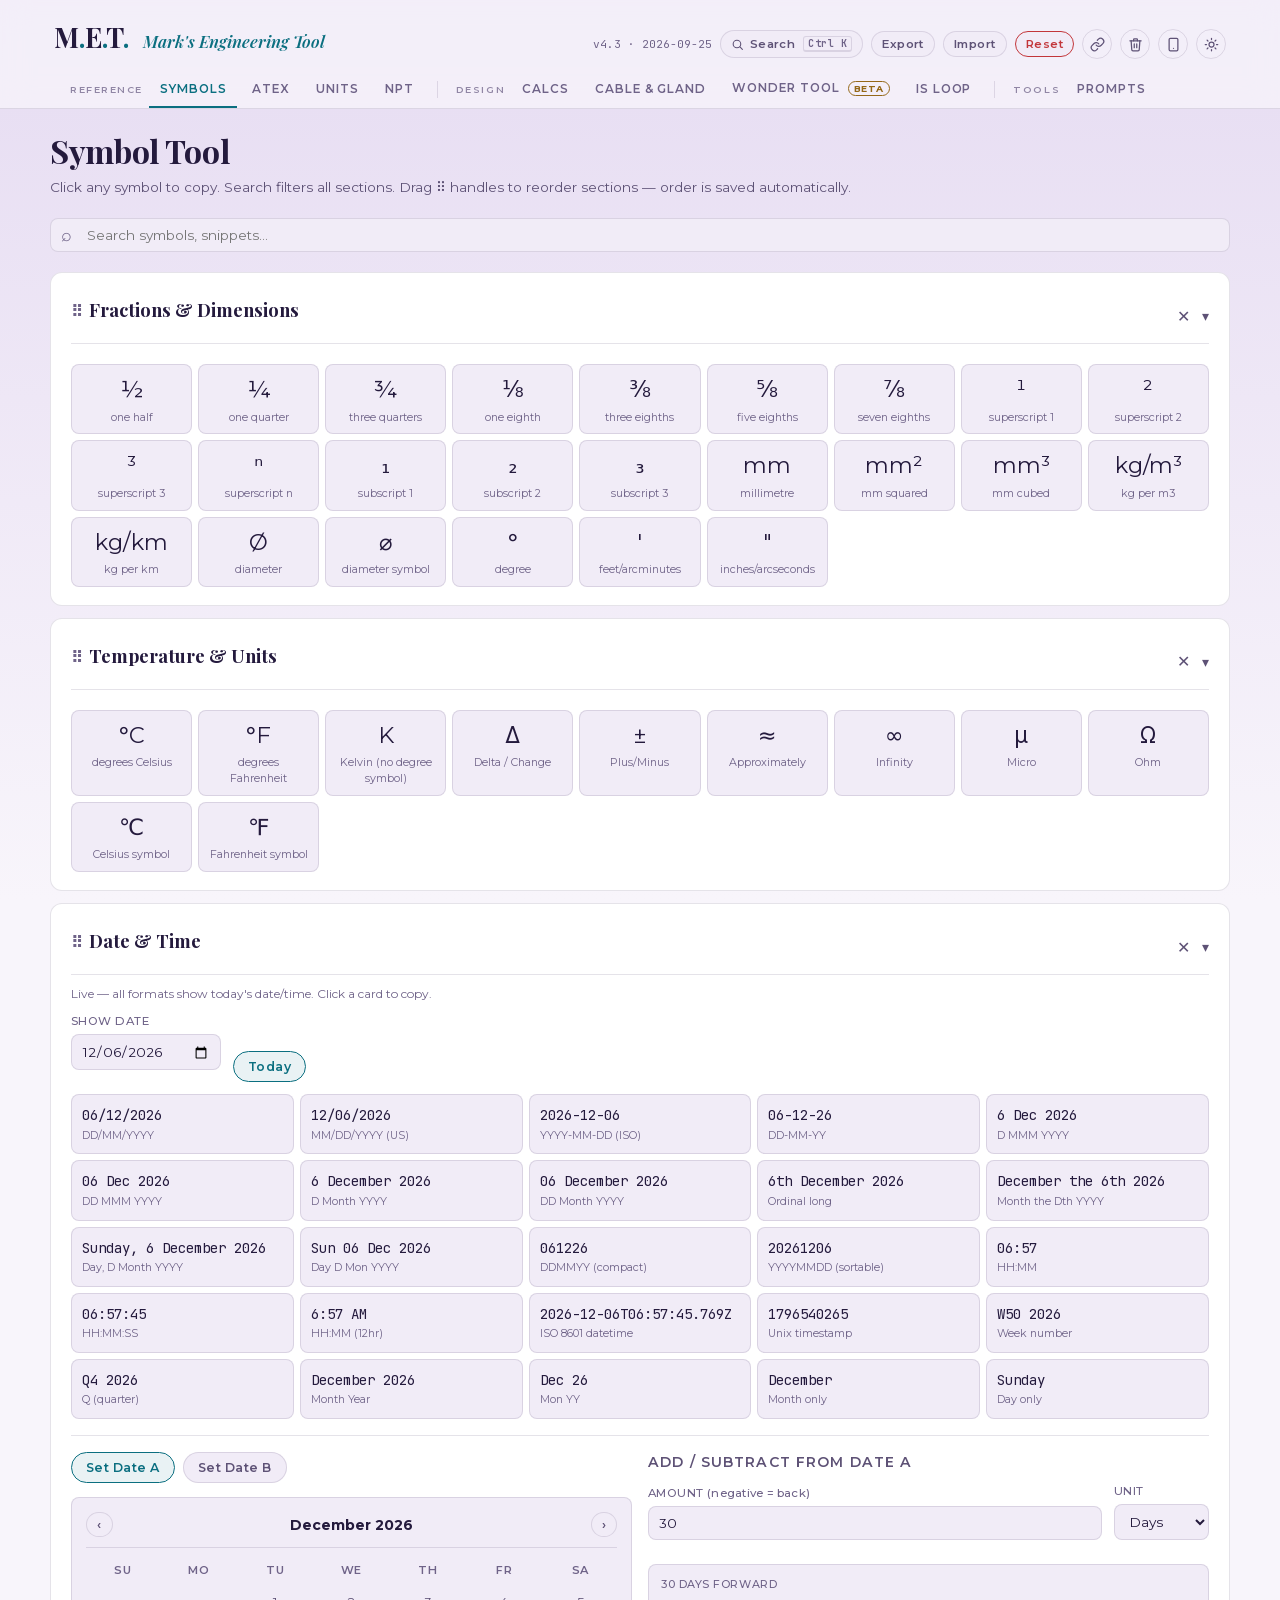
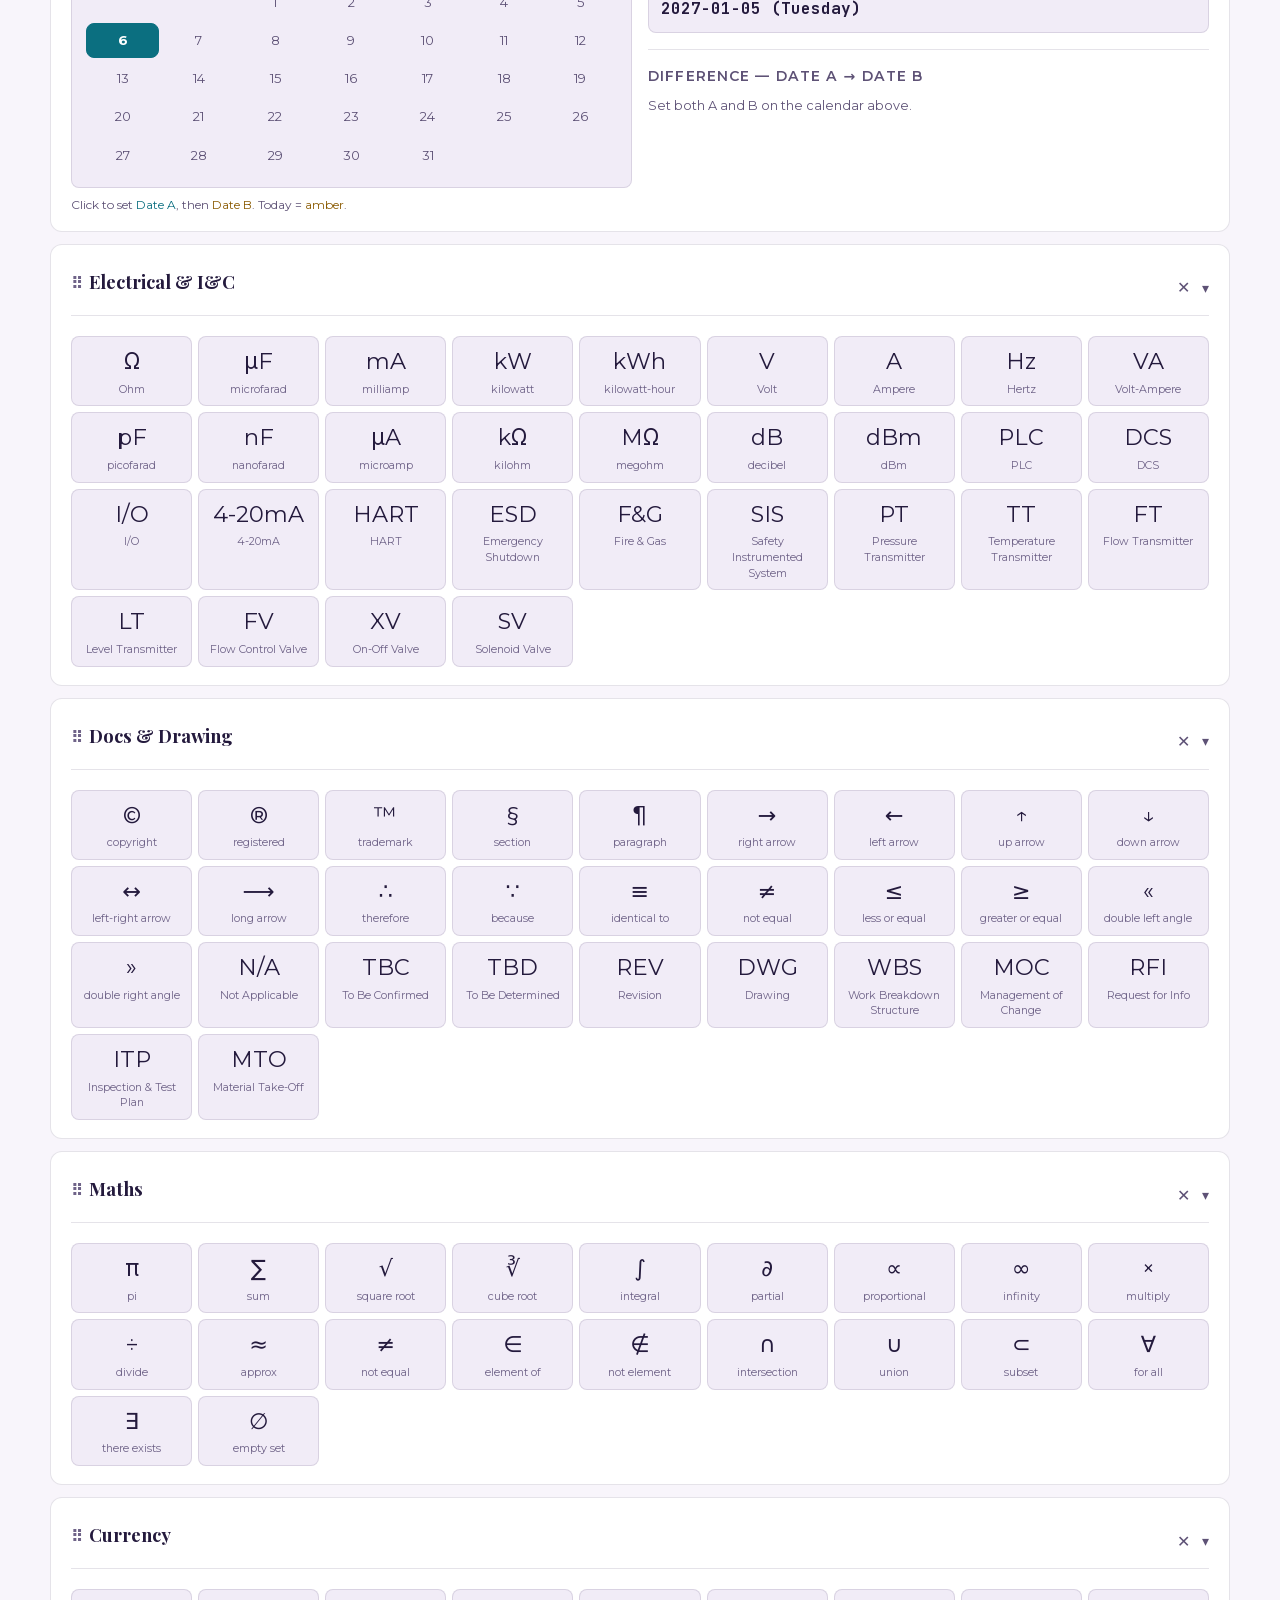
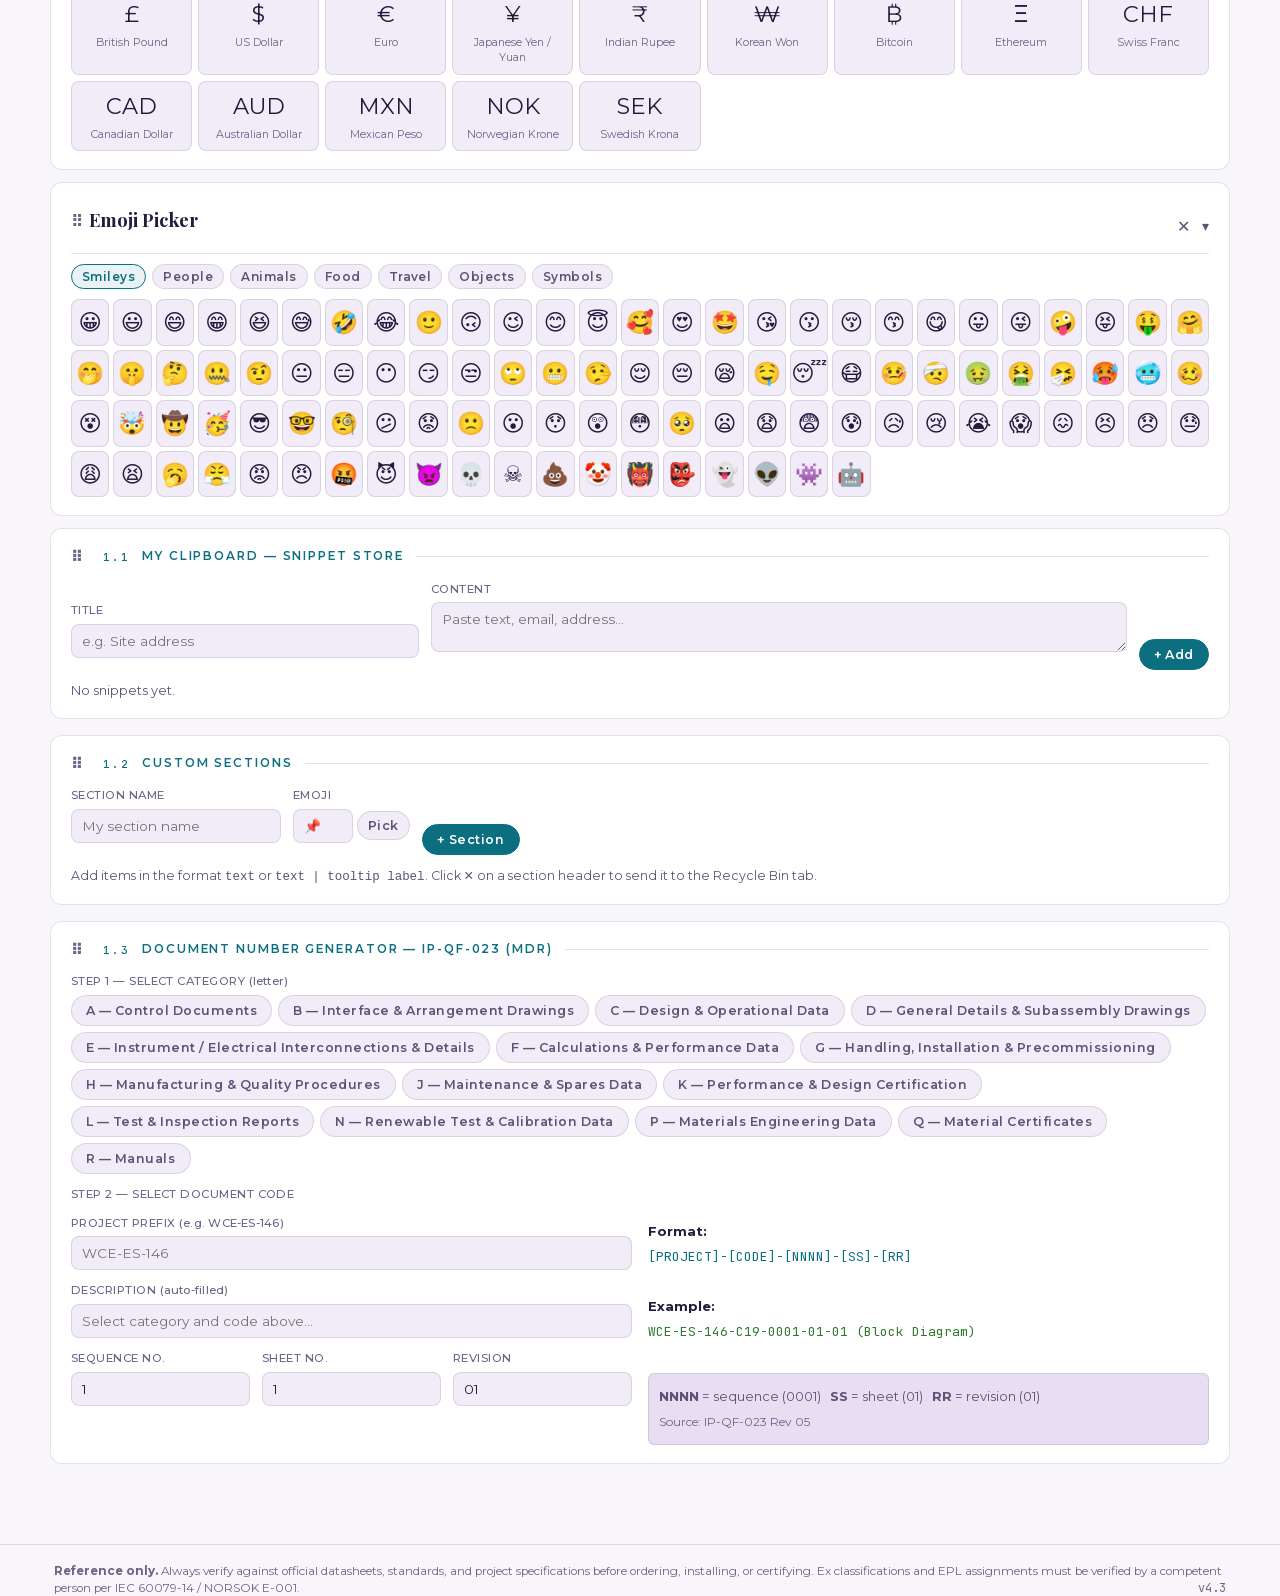
==== commit 91e62f43: "Restyle MET in the Sparky design system, with a Sparky light mode - Plum night ground with a plum fa" ====
--- a/index.html
+++ b/index.html
@@ -91,10 +91,10 @@
     <p class="modal-body-text">Written by <strong>Mark</strong> and <strong>Claude</strong>. A labour of love, many cups of tea, one very long offshore rotation, and a concerning number of late-night conversations with an AI about cable gland order codes.</p>
     <hr class="modal-divider">
     <div class="disclaimer-box">
-      <div class="disc-item"><span class="disc-label-warn">⚠ Disclaimer:</span> This tool is for reference only. Always verify against official datasheets, standards, and project specifications before ordering, installing, or certifying anything.</div>
-      <div class="disc-item"><span class="disc-label-atex">🔥 ATEX:</span> Ex zone classifications, protection concepts, and EPL assignments must be verified by a competent person per IEC 60079-14 / NORSOK E-001. This tool does not constitute engineering sign-off.</div>
-      <div class="disc-item"><span class="disc-label-gland">🔩 Glands:</span> Gland selections are indicative. Always confirm with Hawke datasheets. NPT adapters in hazardous areas require certified adapters and may require an MOC.</div>
-      <div class="disc-item faint">💡 Data sources: Hawke International datasheets, Draka/Prysmian NEK606, IEC 60079 series, ANSI/ASME B1.20.1.</div>
+      <div class="disc-item"><span class="disc-label-warn">Disclaimer:</span> This tool is for reference only. Always verify against official datasheets, standards, and project specifications before ordering, installing, or certifying anything.</div>
+      <div class="disc-item"><span class="disc-label-atex">ATEX:</span> Ex zone classifications, protection concepts, and EPL assignments must be verified by a competent person per IEC 60079-14 / NORSOK E-001. This tool does not constitute engineering sign-off.</div>
+      <div class="disc-item"><span class="disc-label-gland">Glands:</span> Gland selections are indicative. Always confirm with Hawke datasheets. NPT adapters in hazardous areas require certified adapters and may require an MOC.</div>
+      <div class="disc-item faint">Data sources: Hawke International datasheets, Draka/Prysmian NEK606, IEC 60079 series, ANSI/ASME B1.20.1.</div>
     </div>
     <hr class="modal-divider">
     <div class="modal-footer"><span id="aboutVersion">v4.3</span> &nbsp;·&nbsp; Static site, runs from local files &nbsp;·&nbsp; No data leaves your browser</div>
--- a/css/style.css
+++ b/css/style.css
@@ -2,74 +2,90 @@
    works fully offline — no call to fonts.googleapis.com. */
 @import url('fonts.css');
 
+/* Sparky design system (shared with Mark's other projects), adapted for a dense tool:
+   plum night ground, cyan accent (Sparky's coral is reserved here for "fail"), Playfair Display
+   headings over Montserrat UI text, JetBrains Mono for values. Dark is the default; light mode is
+   a lilac-paper variant of the same palette. */
 :root {
-  --bg: #101317;
-  --surface: #161A20;
-  --surface2: #1D232B;
-  --surface3: #242C37;
-  --border: #303947;
-  --border2: #47525F;
-  --text: #F4F7FB;
-  --text2: #B4BFCE;
-  --text3: #8593A6;
-  --accent: #6CB2F2;
-  --accent2: #D9A13B;
-  --accent3: #4CAF7D;
-  --accent4: #D9A13B;
-  --danger: #D96A5B;
-  --warn: #D9A13B;
-  --success: #4CAF7D;
+  --bg: #161523;
+  --surface: #1E1A30;
+  --surface2: #241F3A;
+  --surface3: #2C2547;
+  --border: rgba(255,255,255,0.09);
+  --border2: rgba(255,255,255,0.18);
+  --text: #F4EEF7;
+  --text2: #B9ADC8;
+  --text3: #9D90B0;
+  --accent: #4FD6E8;
+  --accent2: #F2C14E;
+  --accent3: #8AD46A;
+  --accent4: #F2C14E;
+  --danger: #FF7070;
+  --warn: #F2C14E;
+  --success: #8AD46A;
   --mono: 'JetBrains Mono', ui-monospace, monospace;
-  --head: 'Rajdhani', sans-serif;
-  --body: 'Inter', sans-serif;
-  --radius: 8px;
+  --body: 'Montserrat', 'Inter', system-ui, sans-serif;  /* Inter supplies Greek (Ω, Δ) only */
+  --head: var(--body);
+  --serif: 'Playfair Display', Georgia, serif;
+  --radius: 12px;
   --glow: none;
 
-  --accent-hover: #8FC5F8;
-  --accent-ink: #0F1216;
-  --accent-tint: rgba(108,178,242,0.14);
-  --pass: #4CAF7D;
-  --pass-tint: rgba(76,175,125,0.12);
-  --warn-tint: rgba(217,161,59,0.12);
-  --fail: #D96A5B;
-  --fail-tint: rgba(217,106,91,0.12);
-  --r-ctl: 4px;
-  --r-card: 8px;
+  --accent-hover: #86E6F2;
+  --accent-ink: #161523;
+  --accent-tint: rgba(79,214,232,0.12);
+  --pass: #8AD46A;
+  --pass-tint: rgba(138,212,106,0.12);
+  --warn-tint: rgba(242,193,78,0.12);
+  --fail: #FF7070;
+  --fail-tint: rgba(255,112,112,0.13);
+  --r-ctl: 8px;
+  --r-card: 12px;
+  --r-pill: 999px;
+  --glass: rgba(22,21,35,0.6);
+  --ground-top: #2C1B4E;
+  --overlay: rgba(10,8,20,0.6);
+  --shadow: 0 24px 60px rgba(0,0,0,0.45);
+  color-scheme: dark;
 }
 
 /* Light mode */
 body.light-mode {
-  --bg: #F5F7FA;
+  --bg: #F8F5FB;
   --surface: #FFFFFF;
-  --surface2: #EDF1F5;
-  --surface3: #E2E8F0;
-  --border: #D5DCE4;
-  --border2: #B9C3CF;
-  --text: #1A2330;
-  --text2: #4A5568;
-  --text3: #7A8698;
-  --accent: #2E7CC0;
-  --accent2: #96690F;
-  --accent3: #24774E;
-  --accent4: #96690F;
-  --danger: #B33F31;
-  --warn: #96690F;
-  --success: #24774E;
-
-  --accent-hover: #1F659F;
+  --surface2: #F1ECF7;
+  --surface3: #E7DFF1;
+  --border: rgba(44,27,78,0.12);
+  --border2: rgba(44,27,78,0.24);
+  --text: #241A3D;
+  --text2: #5E5276;
+  --text3: #6F6388;
+  --accent: #0B6F80;
+  --accent2: #8A5A00;
+  --accent3: #2E7A2E;
+  --accent4: #8A5A00;
+  --danger: #C2363A;
+  --warn: #8A5A00;
+  --success: #2E7A2E;
+
+  --accent-hover: #085A68;
   --accent-ink: #FFFFFF;
-  --accent-tint: rgba(46,124,192,0.10);
-  --pass: #24774E;
-  --pass-tint: rgba(36,119,78,0.10);
-  --warn-tint: rgba(150,105,15,0.10);
-  --fail: #B33F31;
-  --fail-tint: rgba(179,63,49,0.10);
+  --accent-tint: rgba(11,111,128,0.09);
+  --pass: #2E7A2E;
+  --pass-tint: rgba(46,122,46,0.10);
+  --warn-tint: rgba(138,90,0,0.10);
+  --fail: #C2363A;
+  --fail-tint: rgba(194,54,58,0.09);
+  --glass: rgba(248,245,251,0.72);
+  --ground-top: #E6DCF2;
+  --overlay: rgba(36,26,61,0.35);
+  --shadow: 0 24px 60px rgba(44,27,78,0.18);
+  color-scheme: light;
 }
 
 * { box-sizing: border-box; margin: 0; padding: 0; }
 
 body {
-  background: var(--bg);
+  background: linear-gradient(180deg, var(--ground-top) 0, var(--bg) 900px) no-repeat, var(--bg);
   color: var(--text);
   font-family: var(--body);
   font-size: 0.875rem;
@@ -82,8 +98,8 @@
 /* ── TOP NAV ── */
 #topnav {
   position: sticky; top: 0; z-index: 100;
-  background: var(--surface);
-  border-bottom: 1px solid var(--border);
+  background: transparent;
+  border-bottom: none;
   display: flex; align-items: center;
   padding: 0 16px;
   gap: 4px;
@@ -151,8 +167,8 @@
 .tab-content.active { display: block; }
 
 /* ── SHARED ── */
-h2 { font-family: var(--head); font-size: 1.5rem; font-weight: 700; color: var(--text); margin-bottom: 6px; letter-spacing: 0.02em; }
-h3 { font-family: var(--head); font-size: 1.05rem; font-weight: 600; color: var(--text); margin-bottom: 12px; letter-spacing: 0.02em; }
+h2 { font-family: var(--serif); font-size: 2rem; font-weight: 700; color: var(--text); margin-bottom: 8px; line-height: 1.15; letter-spacing: -0.01em; text-wrap: balance; }
+h3 { font-family: var(--serif); font-size: 1.15rem; font-weight: 700; color: var(--text); margin-bottom: 12px; line-height: 1.2; }
 h4 { font-family: var(--head); font-size: 0.88rem; font-weight: 600; color: var(--text2); margin-bottom: 8px; text-transform: uppercase; letter-spacing: 0.08em; }
 
 .card {
@@ -163,7 +179,7 @@
   margin-bottom: 16px;
 }
 .card-title {
-  font-family: var(--head);
+  font-family: var(--serif);
   font-size: 0.95rem;
   font-weight: 600;
   color: var(--text);
@@ -173,7 +189,7 @@
   display: flex; align-items: center; gap: 8px;
 }
 
-select, input[type="text"], input[type="number"], textarea {
+select, input[type="text"], input[type="number"], input[type="date"], textarea {
   background: var(--surface2);
   border: 1px solid var(--border);
   color: var(--text);
@@ -192,7 +208,7 @@
   background: var(--surface2);
   border: 1px solid var(--border);
   color: var(--text2);
-  border-radius: var(--r-ctl);
+  border-radius: var(--r-pill);
   padding: 7px 14px;
   font-family: var(--head);
   font-weight: 600;
@@ -252,9 +268,9 @@
 .tag {
   display: inline-flex; align-items: center; gap: 5px;
   font-family: var(--head); font-weight: 600;
-  padding: 2.5px 8px;
-  border-radius: 3px;
-  font-size: 0.68rem;
+  padding: 2.5px 9px;
+  border-radius: var(--r-pill);
+  font-size: 0.66rem;
   letter-spacing: 0.08em; text-transform: uppercase;
   border: none;
 }
@@ -412,7 +428,7 @@
   display: inline-block;
   font-size: 0.58rem; font-weight: 700; letter-spacing: 0.06em;
   text-transform: uppercase; color: var(--warn);
-  border: 1px solid var(--warn); border-radius: 3px;
+  border: 1px solid var(--warn); border-radius: var(--r-pill);
   padding: 1px 5px; vertical-align: middle; margin-left: 4px;
   opacity: 0.9;
 }
@@ -545,57 +561,57 @@
 /* About modal */
 #aboutModal {
   display: none; position: fixed; inset: 0; z-index: 10000;
-  background: rgba(0,0,0,0.6); backdrop-filter: blur(4px);
+  background: var(--overlay); backdrop-filter: blur(4px);
   align-items: center; justify-content: center;
 }
 #aboutModal.show { display: flex; }
 #aboutModal .modal-box {
-  background: #1e293b;
-  border: 1px solid #334155;
-  border-top: 3px solid #14b8a6;
-  border-radius: 1rem;
+  background: var(--surface);
+  border: 1px solid var(--border);
+  border-radius: 18px;
   padding: 36px;
   max-width: 540px;
   width: 90%;
   position: relative;
-  box-shadow: 0 25px 50px -12px rgba(0,0,0,0.5);
-  font-family: ui-sans-serif, system-ui, sans-serif;
+  box-shadow: var(--shadow);
+  font-family: var(--body);
 }
 #aboutModal .met-title {
-  font-size: 2rem; font-weight: 700; color: #2dd4bf;
-  letter-spacing: -0.025em; margin-bottom: 4px;
+  font-family: var(--serif); font-size: 2.2rem; font-weight: 700; color: var(--text);
+  letter-spacing: -0.01em; margin-bottom: 4px;
 }
 #aboutModal .met-subtitle {
-  font-size: 0.95rem; color: #94a3b8; margin-bottom: 20px;
+  font-family: var(--serif); font-style: italic; font-weight: 600;
+  font-size: 1.05rem; color: var(--accent); margin-bottom: 20px;
 }
 #aboutModal .modal-divider {
-  border: none; border-top: 1px solid #334155; margin: 20px 0;
+  border: none; border-top: 1px solid var(--border); margin: 20px 0;
 }
 #aboutModal .modal-body-text {
-  font-size: 0.9rem; line-height: 1.625; color: #e2e8f0;
+  font-size: 0.9rem; line-height: 1.65; color: var(--text);
 }
 #aboutModal .disclaimer-box {
-  background: rgba(20,184,166,0.08);
-  border: 1px solid rgba(20,184,166,0.2);
-  border-radius: 0.75rem;
+  background: var(--surface2);
+  border: 1px solid var(--border);
+  border-radius: var(--r-card);
   padding: 16px;
-  font-size: 0.8rem; color: #cbd5e1; line-height: 1.7;
+  font-size: 0.8rem; color: var(--text2); line-height: 1.7;
 }
 #aboutModal .disclaimer-box .disc-item { margin-top: 10px; }
 #aboutModal .disclaimer-box .disc-item:first-child { margin-top: 0; }
-#aboutModal .disc-label-warn  { color: #fbbf24; font-weight: 600; }
-#aboutModal .disc-label-atex  { color: #fb7185; font-weight: 600; }
-#aboutModal .disc-label-gland { color: #a78bfa; font-weight: 600; }
+#aboutModal .disc-label-warn  { color: var(--warn); font-weight: 600; }
+#aboutModal .disc-label-atex  { color: var(--fail); font-weight: 600; }
+#aboutModal .disc-label-gland { color: var(--accent); font-weight: 600; }
 #aboutModal .modal-footer {
-  font-size: 0.75rem; color: #475569; text-align: center;
-  font-family: ui-monospace, monospace;
+  font-size: 0.75rem; color: var(--text3); text-align: center;
+  font-family: var(--mono);
 }
 #aboutModal .modal-close {
   position: absolute; top: 14px; right: 16px;
-  background: none; border: none; color: #475569;
+  background: none; border: none; color: var(--text3);
   font-size: 1.2rem; cursor: pointer; transition: color 0.15s;
 }
-#aboutModal .modal-close:hover { color: #2dd4bf; }
+#aboutModal .modal-close:hover { color: var(--accent); }
 
 /* Scrollbar */
 ::-webkit-scrollbar { width: 6px; height: 6px; }
@@ -813,21 +829,23 @@
 /* ── Masthead (phase 2) ── */
 header.app {
   border-bottom: 1px solid var(--border);
-  background: var(--surface);
+  background: var(--glass);
+  -webkit-backdrop-filter: blur(14px);
+  backdrop-filter: blur(14px);
 }
 .masthead {
   display: flex; align-items: baseline; gap: 14px;
   padding: 18px 0 0;
 }
 .brand {
-  font-family: var(--head); font-weight: 700; font-size: 1.55rem;
-  letter-spacing: 0.04em; color: var(--text);
+  font-family: var(--serif); font-weight: 700; font-size: 1.7rem;
+  letter-spacing: 0; color: var(--text);
   cursor: pointer; user-select: none;
 }
 .brand .dot { color: var(--accent); }
 .wordmark {
-  font-family: var(--head); font-weight: 600; font-size: 0.72rem;
-  letter-spacing: 0.18em; text-transform: uppercase; color: var(--text3);
+  font-family: var(--serif); font-style: italic; font-weight: 600; font-size: 1.05rem;
+  color: var(--accent);
 }
 .mast-right { margin-left: auto; display: flex; align-items: center; gap: 8px; flex-wrap: wrap; }
 .mast-right .btn { padding: 5px 10px; font-size: 0.72rem; }
@@ -838,7 +856,7 @@
 }
 .iconbtn {
   display: inline-flex; align-items: center; justify-content: center;
-  width: 30px; height: 30px; border-radius: var(--r-ctl);
+  width: 30px; height: 30px; border-radius: var(--r-pill);
   background: transparent; border: 1px solid var(--border);
   color: var(--text2); cursor: pointer;
 }
@@ -848,22 +866,22 @@
 /* ── Nav: typography-only tabs (phase 2) ── */
 nav.tabs { display: flex; gap: 2px; overflow-x: auto; margin-top: 14px; }
 nav.tabs a, nav.tabs button {
-  font-family: var(--head); font-weight: 600; font-size: 0.86rem;
-  letter-spacing: 0.07em; text-transform: uppercase;
+  font-family: var(--head); font-weight: 600; font-size: 0.74rem;
+  letter-spacing: 0.08em; text-transform: uppercase;
   color: var(--text3); text-decoration: none;
   background: none; border: none; cursor: pointer;
-  padding: 8px 14px 10px;
+  padding: 8px 11px 10px;
   border-bottom: 2px solid transparent;
   white-space: nowrap;
 }
 nav.tabs a:hover, nav.tabs button:hover { color: var(--text2); }
-nav.tabs a.active, nav.tabs button.active { color: var(--text); border-bottom-color: var(--accent); }
+nav.tabs a.active, nav.tabs button.active { color: var(--accent); border-bottom-color: var(--accent); }
 
 /* ── Section kicker (datasheet clause heading) ── */
 .kicker {
   display: flex; align-items: center; gap: 12px;
   font-family: var(--head); font-weight: 600; font-size: 0.74rem;
-  letter-spacing: 0.14em; text-transform: uppercase; color: var(--text2);
+  letter-spacing: 0.16em; text-transform: uppercase; color: var(--accent);
   margin: 0 0 12px;
 }
 .kicker .n { color: var(--accent); font-family: var(--mono); font-size: 0.7rem; font-weight: 500; }
@@ -904,9 +922,9 @@
 /* ── Status badges (the only surviving pills, phase 3/4) ── */
 .badge {
   display: inline-flex; align-items: center; gap: 5px;
-  font-family: var(--head); font-weight: 600; font-size: 0.68rem;
+  font-family: var(--head); font-weight: 600; font-size: 0.66rem;
   letter-spacing: 0.08em; text-transform: uppercase;
-  padding: 2.5px 8px; border-radius: 3px;
+  padding: 2.5px 9px; border-radius: var(--r-pill);
 }
 .badge svg { width: 11px; height: 11px; }
 .badge.pass { color: var(--pass); background: var(--pass-tint); }
@@ -1086,11 +1104,11 @@
 @media (max-width: 640px) { .search-btn kbd, .search-btn span { display: none; } }
 
 /* ── Command palette ── */
-.palette { position: fixed; inset: 0; z-index: 10001; background: rgba(0,0,0,0.55); backdrop-filter: blur(3px);
+.palette { position: fixed; inset: 0; z-index: 10001; background: var(--overlay); backdrop-filter: blur(3px);
   display: flex; align-items: flex-start; justify-content: center; padding: 10vh 16px 16px; }
 .palette.hidden { display: none; }
 .palette-box { width: min(640px, 100%); background: var(--surface); border: 1px solid var(--border2);
-  border-radius: var(--r-card); box-shadow: 0 24px 60px rgba(0,0,0,0.45); overflow: hidden; display: flex; flex-direction: column; max-height: 75vh; }
+  border-radius: var(--r-card); box-shadow: var(--shadow); overflow: hidden; display: flex; flex-direction: column; max-height: 75vh; }
 .palette-input-row { display: flex; align-items: center; gap: 10px; padding: 12px 14px; border-bottom: 1px solid var(--border); }
 .palette-input-row svg { width: 16px; height: 16px; color: var(--text3); flex-shrink: 0; }
 .palette-input-row input { border: none; background: transparent; padding: 4px 0; font-size: 0.95rem; }
@@ -1128,19 +1146,8 @@
 body.field-mode .badge { font-size: 0.78rem; padding: 4px 10px; }
 body.field-mode details.disclose > summary { min-height: 40px; font-size: 0.85rem; padding: 8px 14px; }
 
-/* ── About modal — on theme tokens so it follows light mode ── */
-#aboutModal .modal-box { background: var(--surface); border-color: var(--border); border-top-color: var(--accent); }
-#aboutModal .met-title { color: var(--accent); }
-#aboutModal .met-subtitle, #aboutModal .modal-footer { color: var(--text3); }
-#aboutModal .modal-divider { border-top-color: var(--border); }
-#aboutModal .modal-body-text { color: var(--text); }
+/* ── About modal — base rules (above) are on theme tokens; this keeps <strong> from inheriting a coloured rule ── */
 #aboutModal .modal-body-text strong { color: var(--text) !important; }
-#aboutModal .disclaimer-box { background: var(--accent-tint); border-color: var(--border); color: var(--text2); }
-#aboutModal .disc-label-warn { color: var(--warn); }
-#aboutModal .disc-label-atex { color: var(--fail); }
-#aboutModal .disc-label-gland { color: var(--accent); }
-#aboutModal .modal-close { color: var(--text3); }
-#aboutModal .modal-close:hover { color: var(--accent); }
 
 /* ── Tray fill / pulling tension ── */
 .tray-row, .pull-row { display: flex; gap: 8px; align-items: center; flex-wrap: wrap; }
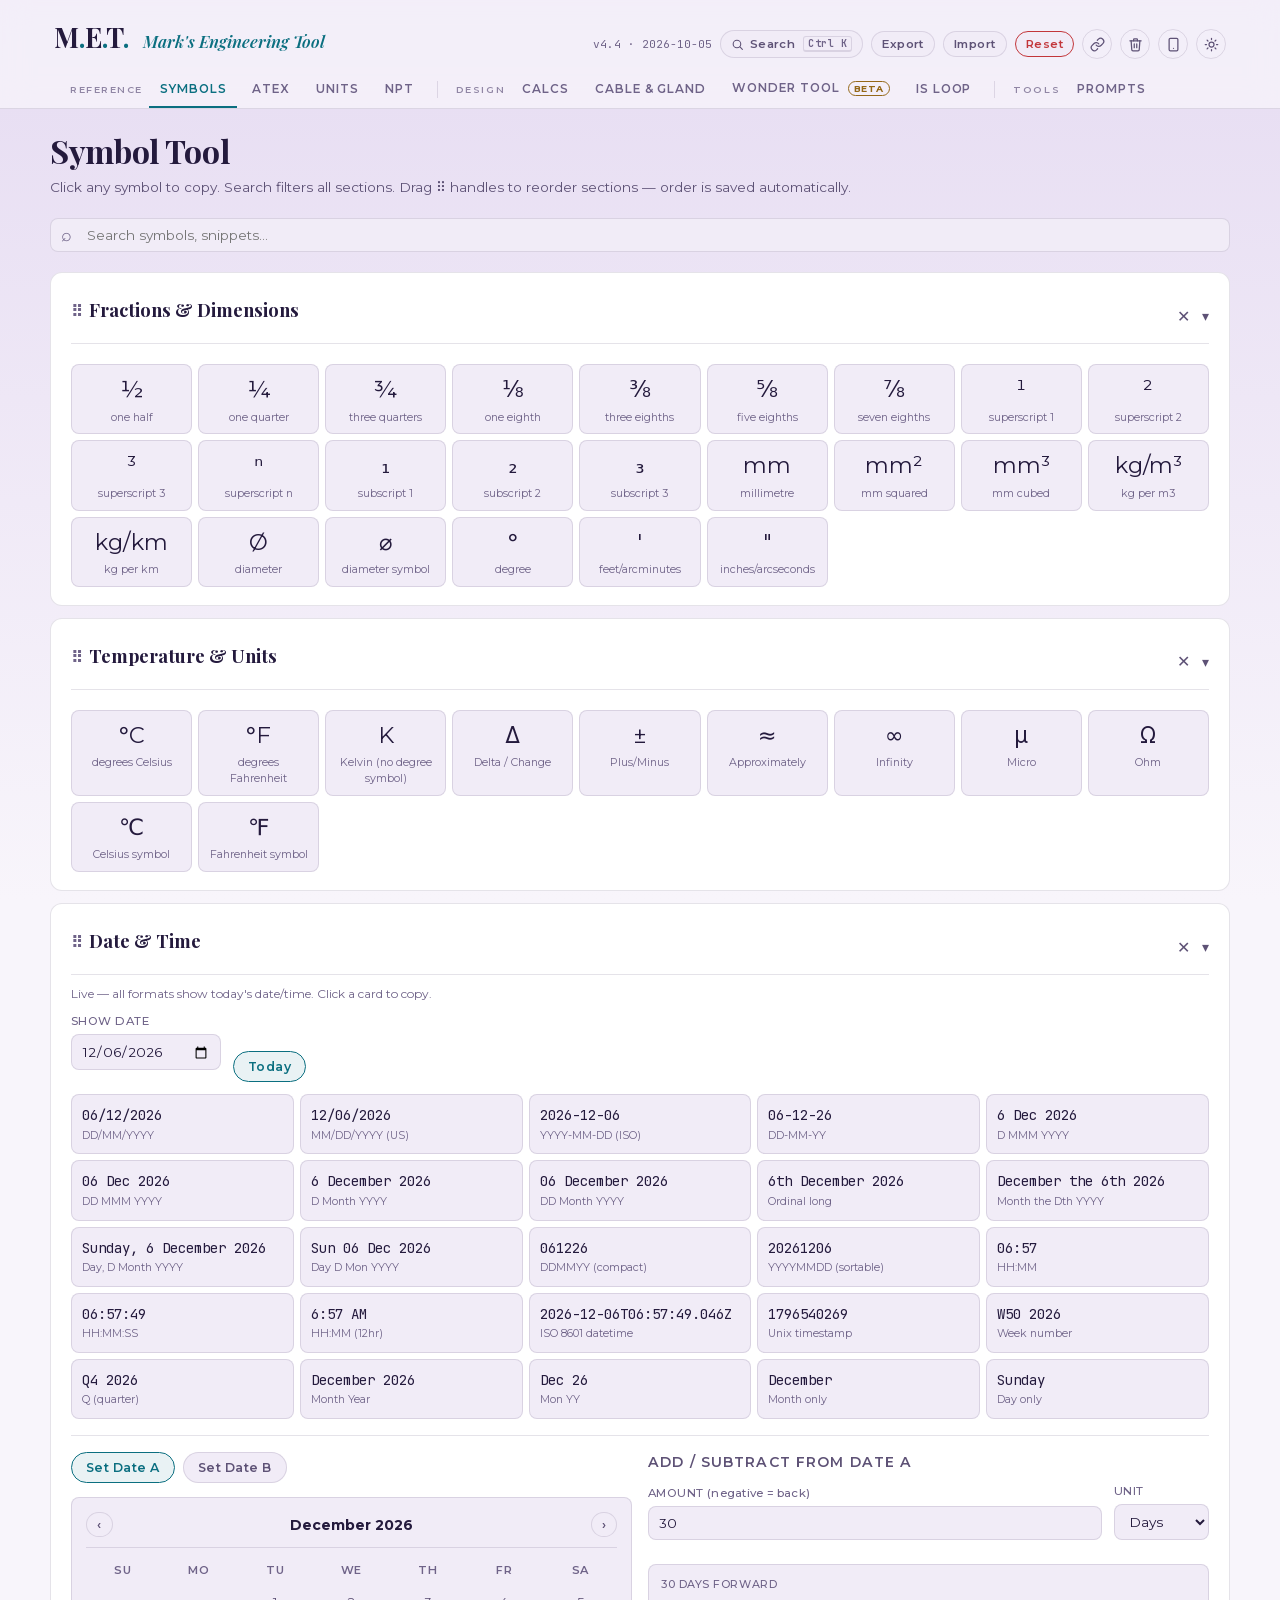
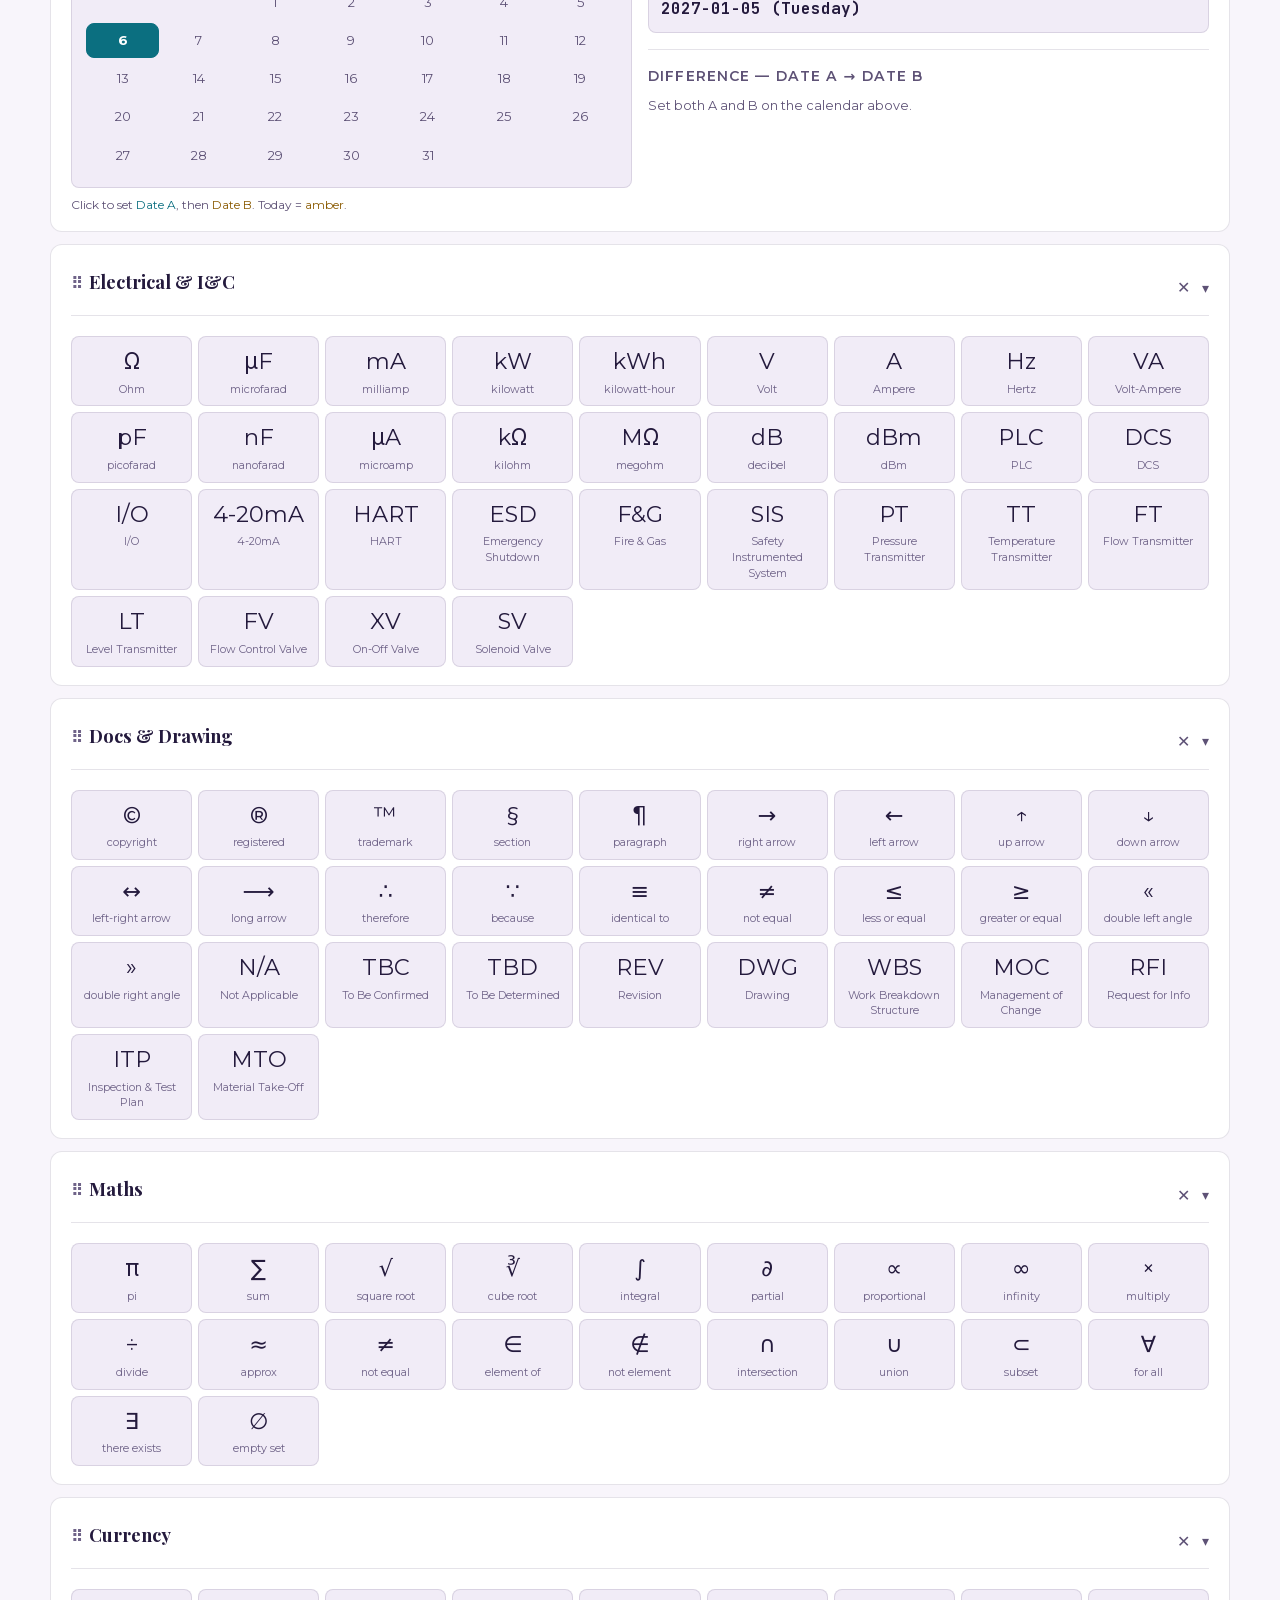
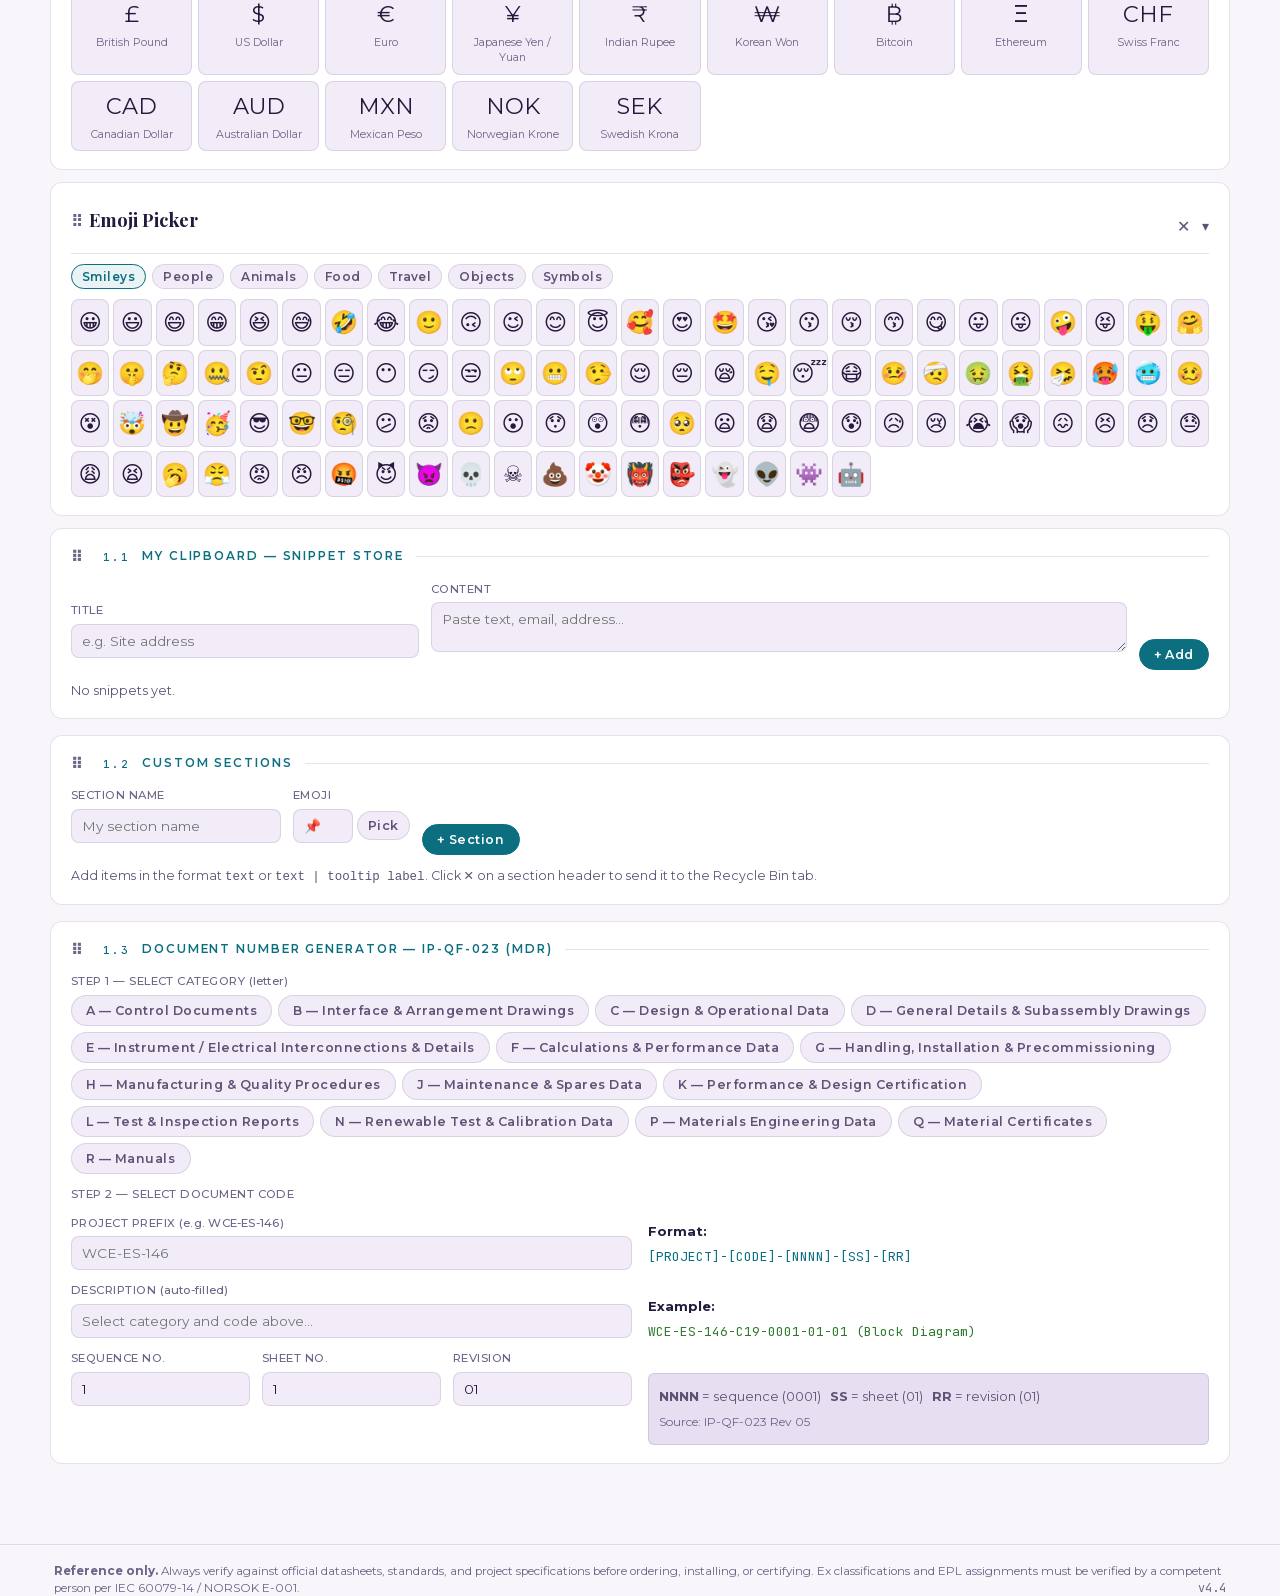
==== commit 0bb581ac: "Bump version to v4.4 Co-Authored-By: Claude Opus 5.5 <noreply@anthropic.com>" ====
--- a/index.html
+++ b/index.html
@@ -3,7 +3,7 @@
 <head>
 <meta charset="UTF-8">
 <meta name="viewport" content="width=device-width, initial-scale=1.0">
-<title>M.E.T. v4.3 — Mark's Engineering Tool</title>
+<title>M.E.T. v4.4 — Mark's Engineering Tool</title>
 <link rel="stylesheet" href="css/style.css">
 </head>
 <body>
@@ -31,7 +31,7 @@
       <div class="brand" onclick="showAbout()" title="About M.E.T.">M<span class="dot">.</span>E<span class="dot">.</span>T<span class="dot">.</span></div>
       <div class="wordmark">Mark's Engineering Tool</div>
       <div class="mast-right">
-        <span class="ver"><span id="verBannerPill">v4.3</span> · 2026-09-25</span>
+        <span class="ver"><span id="verBannerPill">v4.4</span> · 2026-10-05</span>
         <button class="btn search-btn" onclick="openPalette()" title="Search everything (Ctrl+K / ⌘K)" aria-label="Search everything"><svg><use href="#i-search"/></svg><span>Search</span><kbd>Ctrl K</kbd></button>
         <button class="btn" onclick="exportData()" title="Export data to JSON">Export</button>
         <button class="btn" onclick="importData()" title="Import data from JSON">Import</button>
@@ -97,7 +97,7 @@
       <div class="disc-item faint">Data sources: Hawke International datasheets, Draka/Prysmian NEK606, IEC 60079 series, ANSI/ASME B1.20.1.</div>
     </div>
     <hr class="modal-divider">
-    <div class="modal-footer"><span id="aboutVersion">v4.3</span> &nbsp;·&nbsp; Static site, runs from local files &nbsp;·&nbsp; No data leaves your browser</div>
+    <div class="modal-footer"><span id="aboutVersion">v4.4</span> &nbsp;·&nbsp; Static site, runs from local files &nbsp;·&nbsp; No data leaves your browser</div>
   </div>
 </div>
 
@@ -1108,7 +1108,7 @@
   <div class="wrap">
     <strong>Reference only.</strong> Always verify against official datasheets, standards, and project specifications before ordering, installing, or certifying.
     Ex classifications and EPL assignments must be verified by a competent person per IEC 60079-14 / NORSOK E-001.
-    <span class="mono" style="float:right" id="footerVersion">v4.3</span>
+    <span class="mono" style="float:right" id="footerVersion">v4.4</span>
   </div>
 </footer>
 
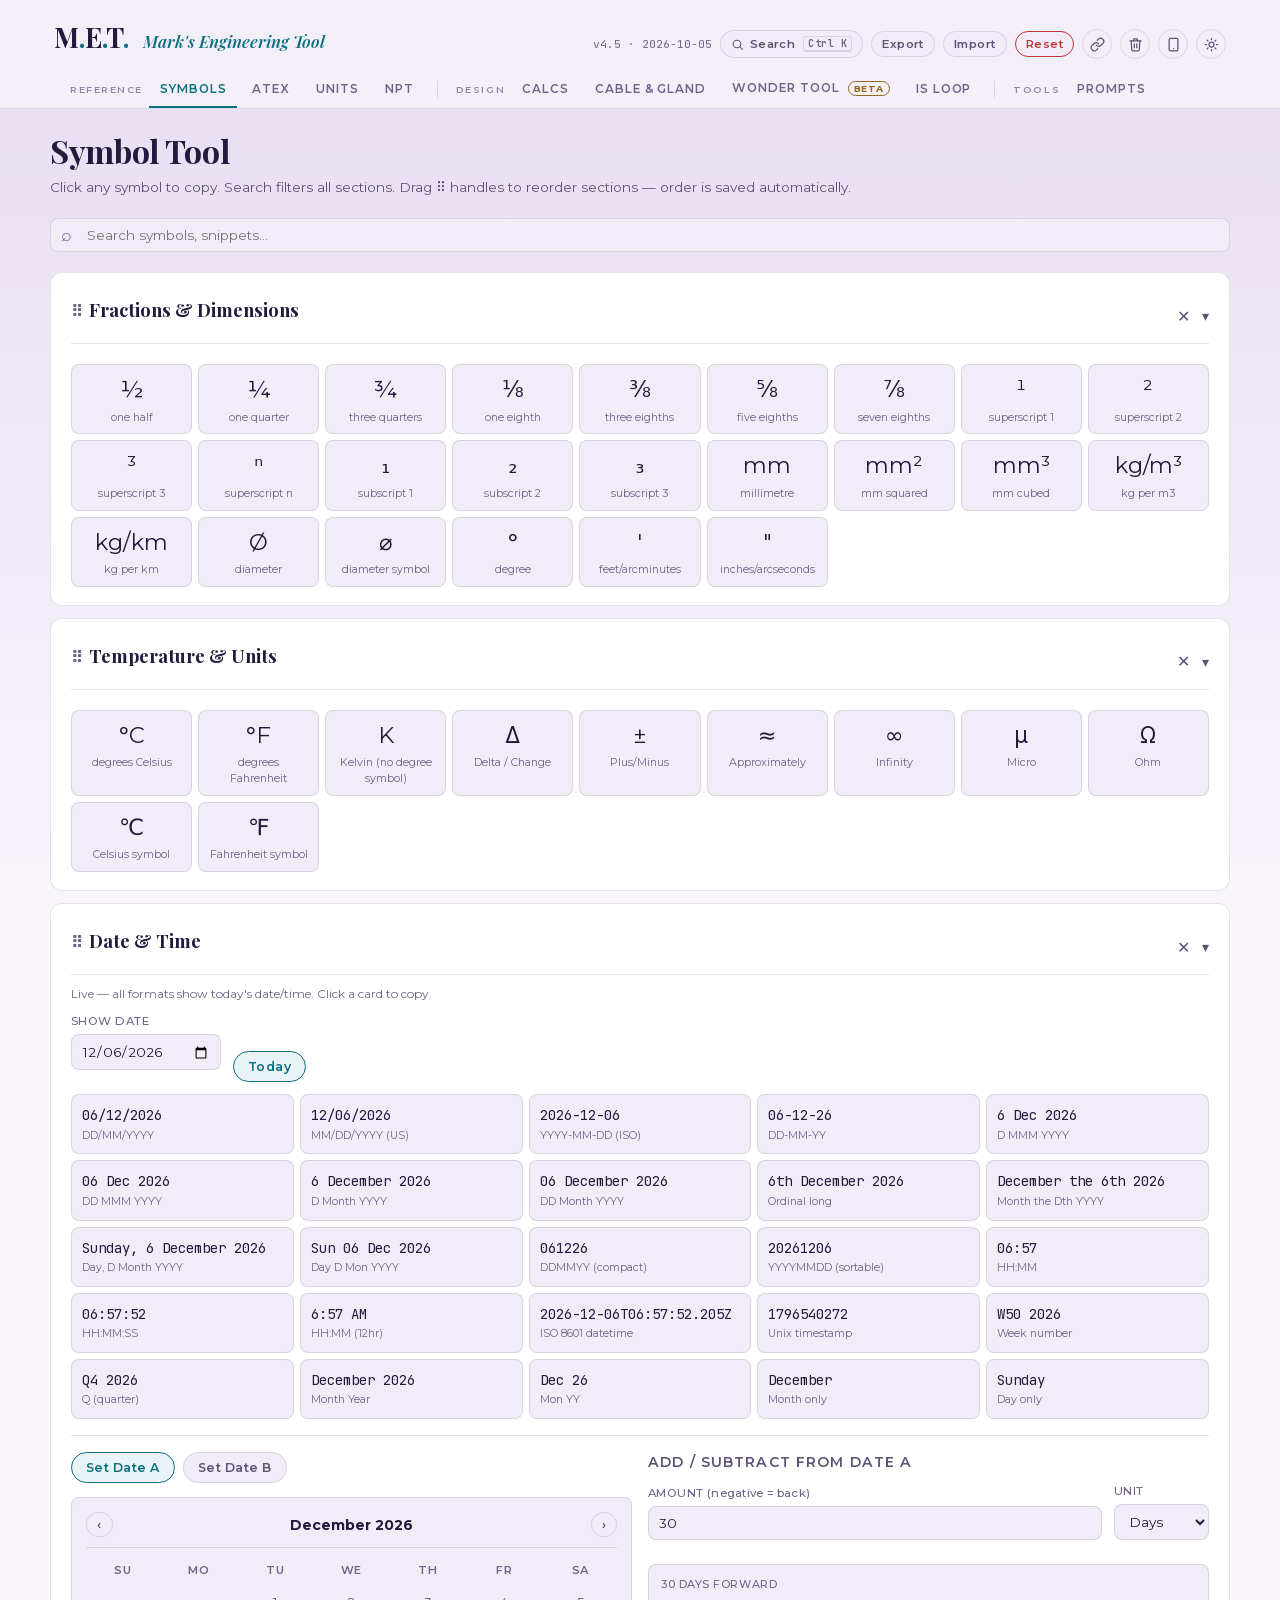
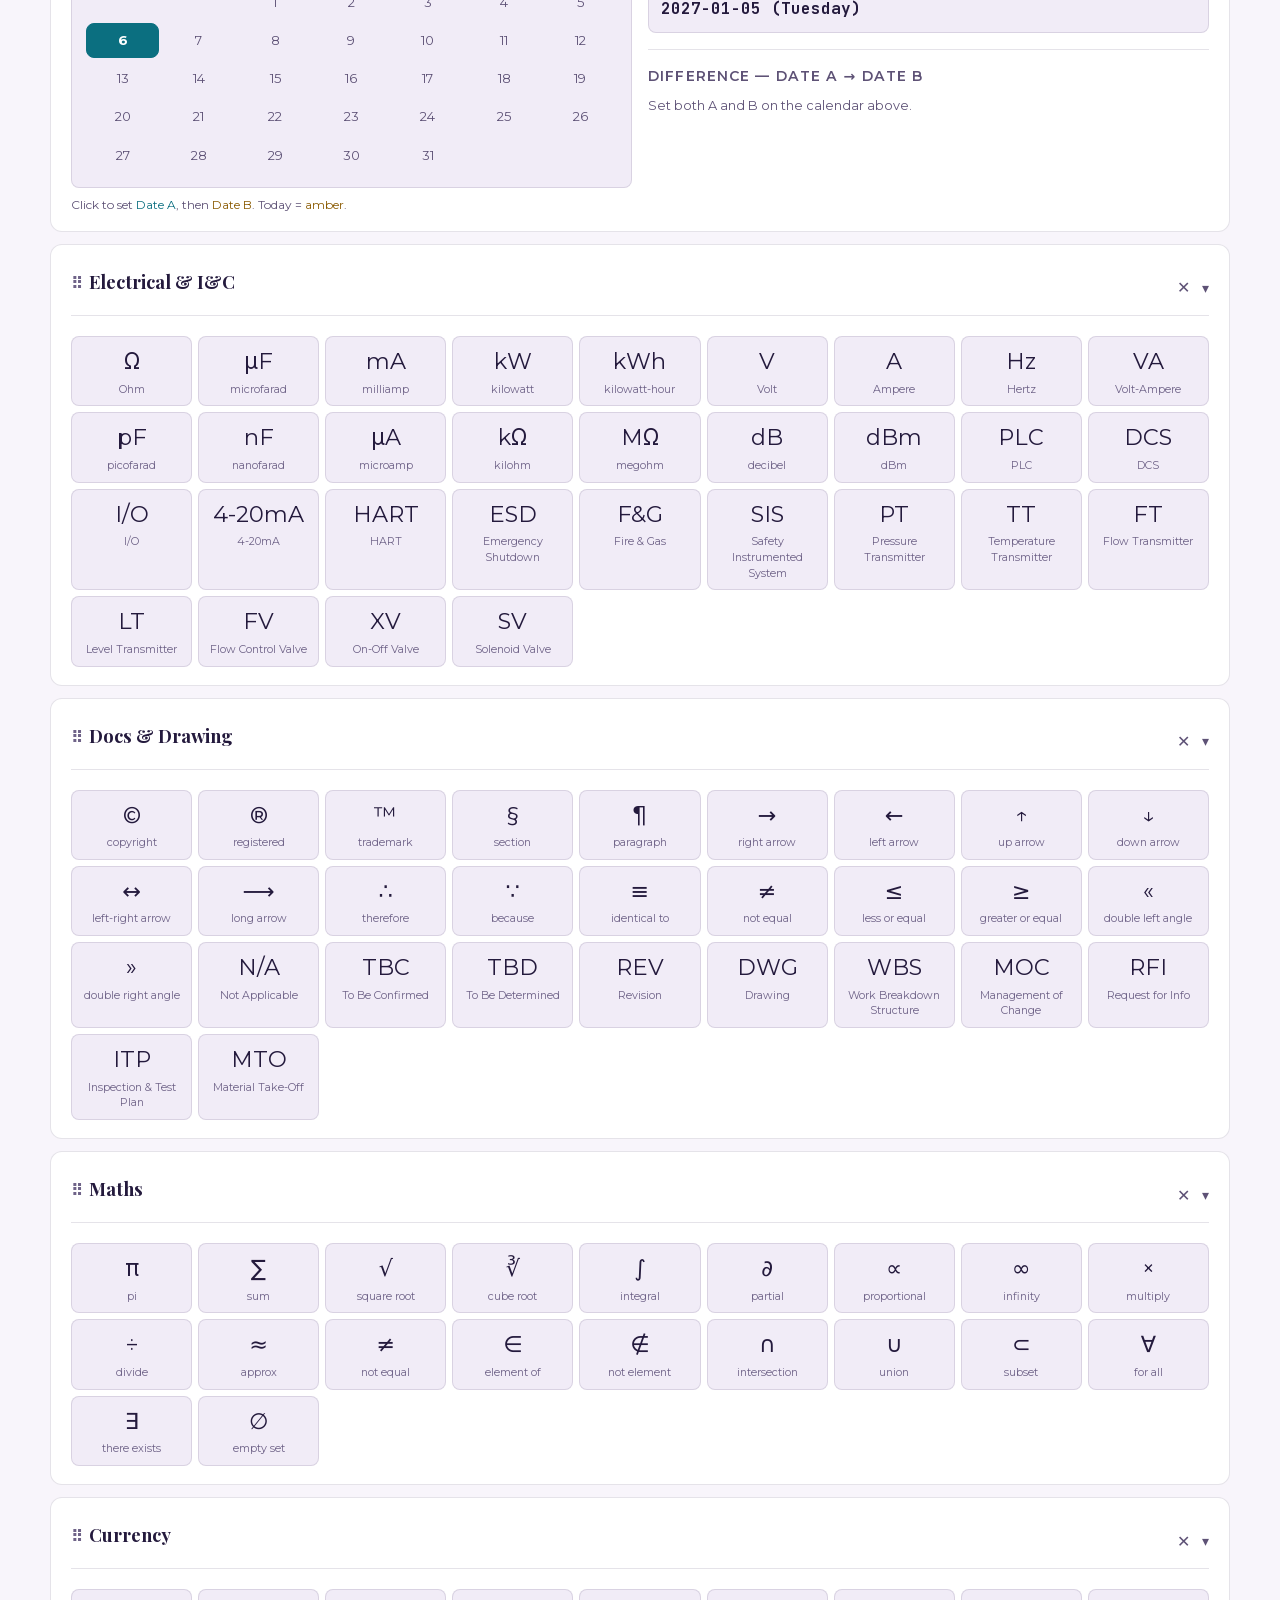
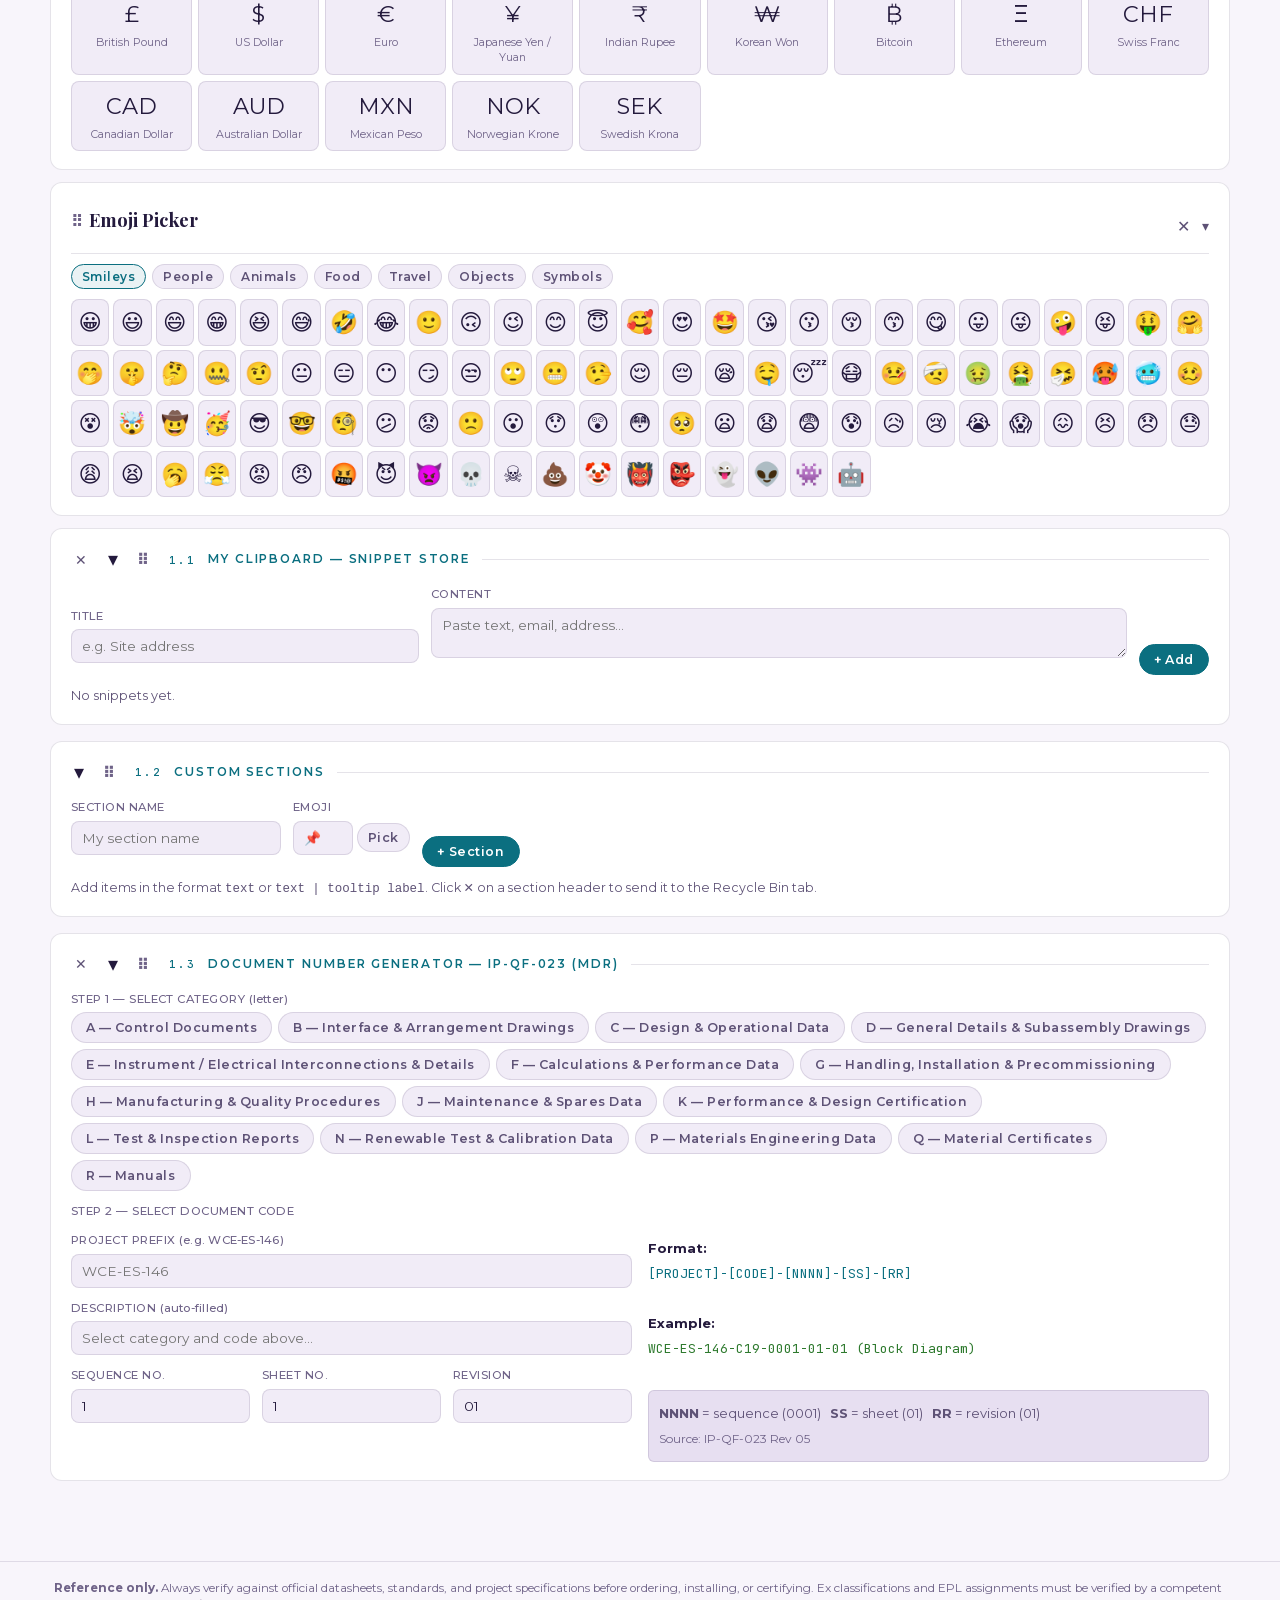
==== commit 45bbab35: "Site-wide card collapse/hide, and clickable Hawke gland datasheets - js/card-chrome.js: every top-le" ====
--- a/index.html
+++ b/index.html
@@ -1146,6 +1146,7 @@
 <script src="js/tabs/tab-npt.js"></script>
 <script src="js/tabs/tab-prompts.js"></script>
 <script src="js/reorder.js"></script>
+<script src="js/card-chrome.js"></script>
 <script src="js/shell.js"></script>
 <script src="js/app.js"></script>
 
--- a/css/style.css
+++ b/css/style.css
@@ -423,6 +423,12 @@
 .dragging { opacity: 0.5; }
 .drag-over { border-color: var(--accent) !important; background: var(--surface3) !important; }
 
+/* Site-wide card collapse + hide (js/card-chrome.js) */
+.card-chrome-chevron { display: inline-block; width: 18px; text-align: center; color: var(--text); font-size: 1.25rem; font-weight: 700; user-select: none; margin-right: 2px; }
+.card-chrome-hide { background: none; border: none; cursor: pointer; color: var(--text2); font-size: 0.9rem; line-height: 1; padding: 2px 4px; margin-right: 2px; }
+.card-chrome-hide:hover { color: var(--accent); }
+.card-chrome-hidden { display: none !important; }
+
 /* ── BETA badge ── */
 .beta-badge {
   display: inline-block;
@@ -942,7 +948,10 @@
 .family img {
   width: 150px; border-radius: var(--r-ctl);
   border: 1px solid var(--border); flex-shrink: 0;
-}
+  transition: border-color 0.15s ease;
+}
+.family a { flex-shrink: 0; }
+.family a:hover img, .family a:focus-visible img { border-color: var(--accent); }
 .family h3 {
   font-family: var(--head); font-weight: 600; font-size: 1.02rem;
   letter-spacing: 0.03em; margin-bottom: 0;
